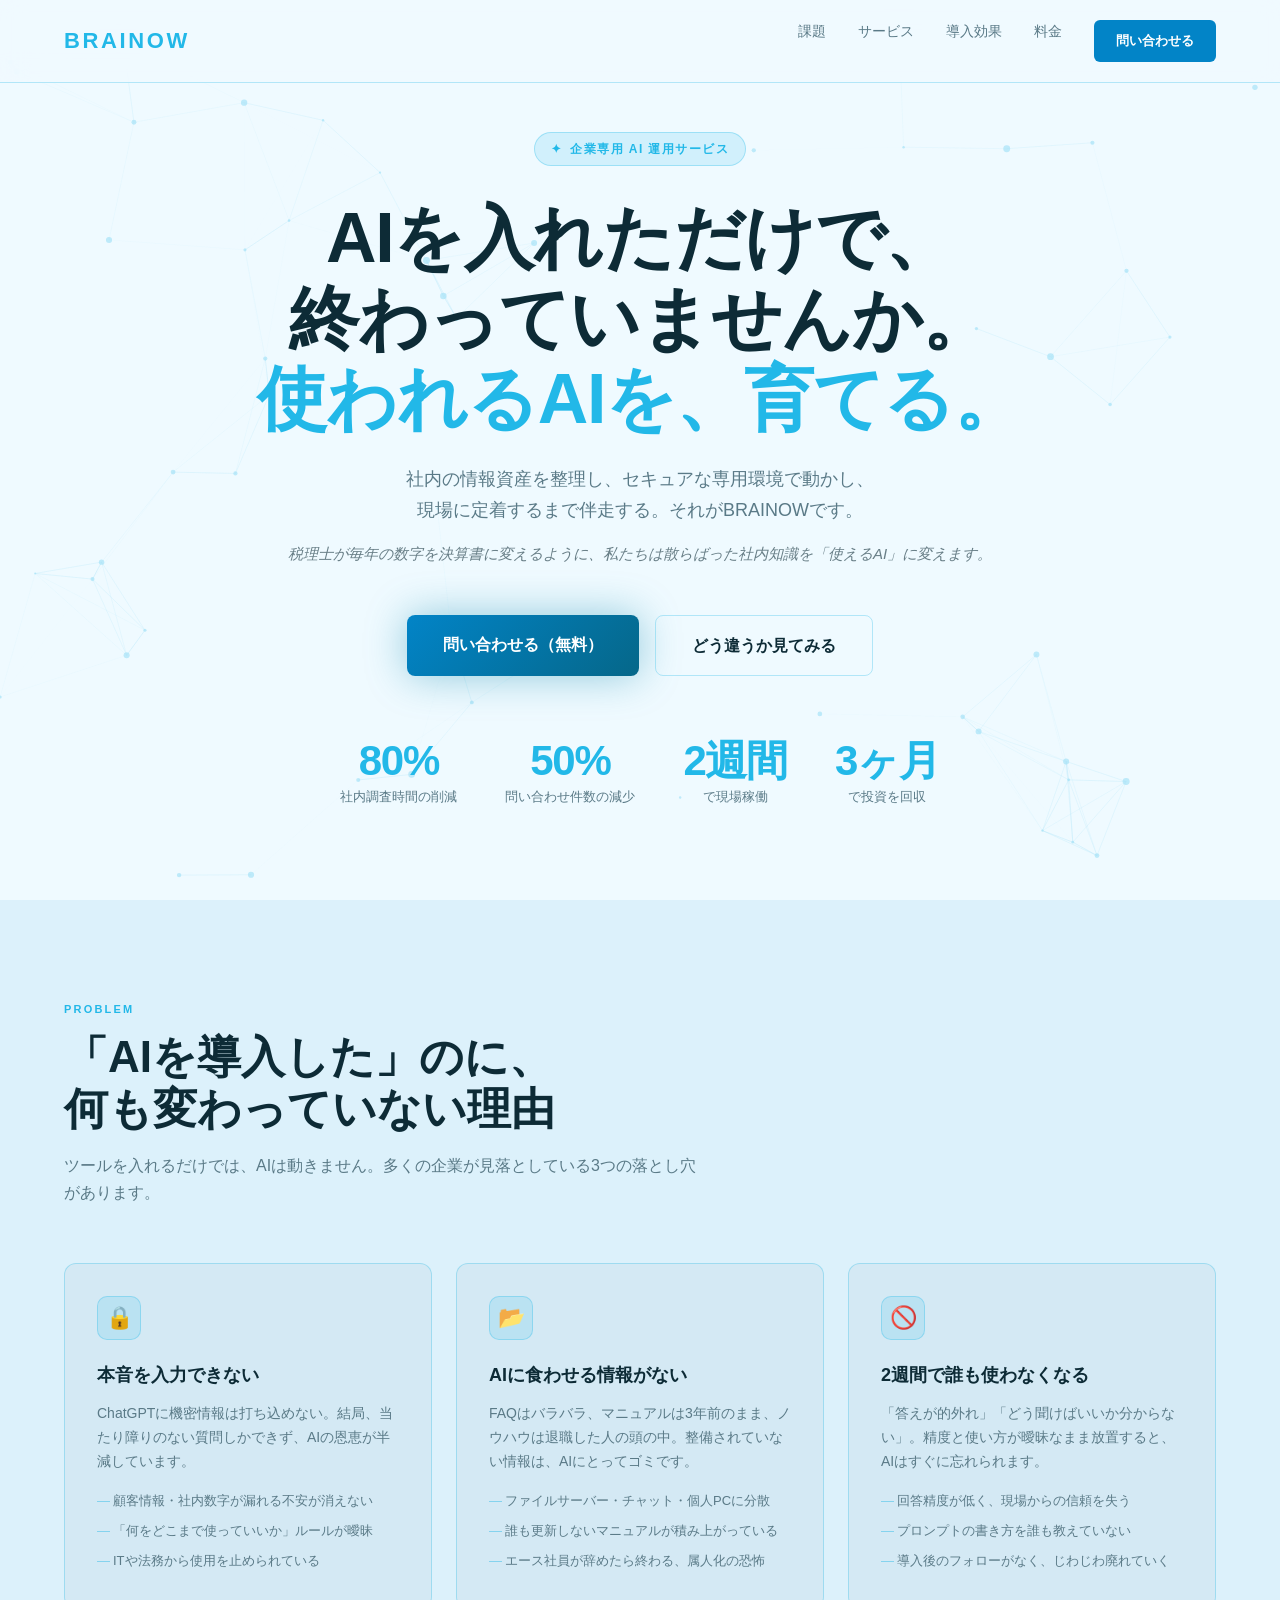
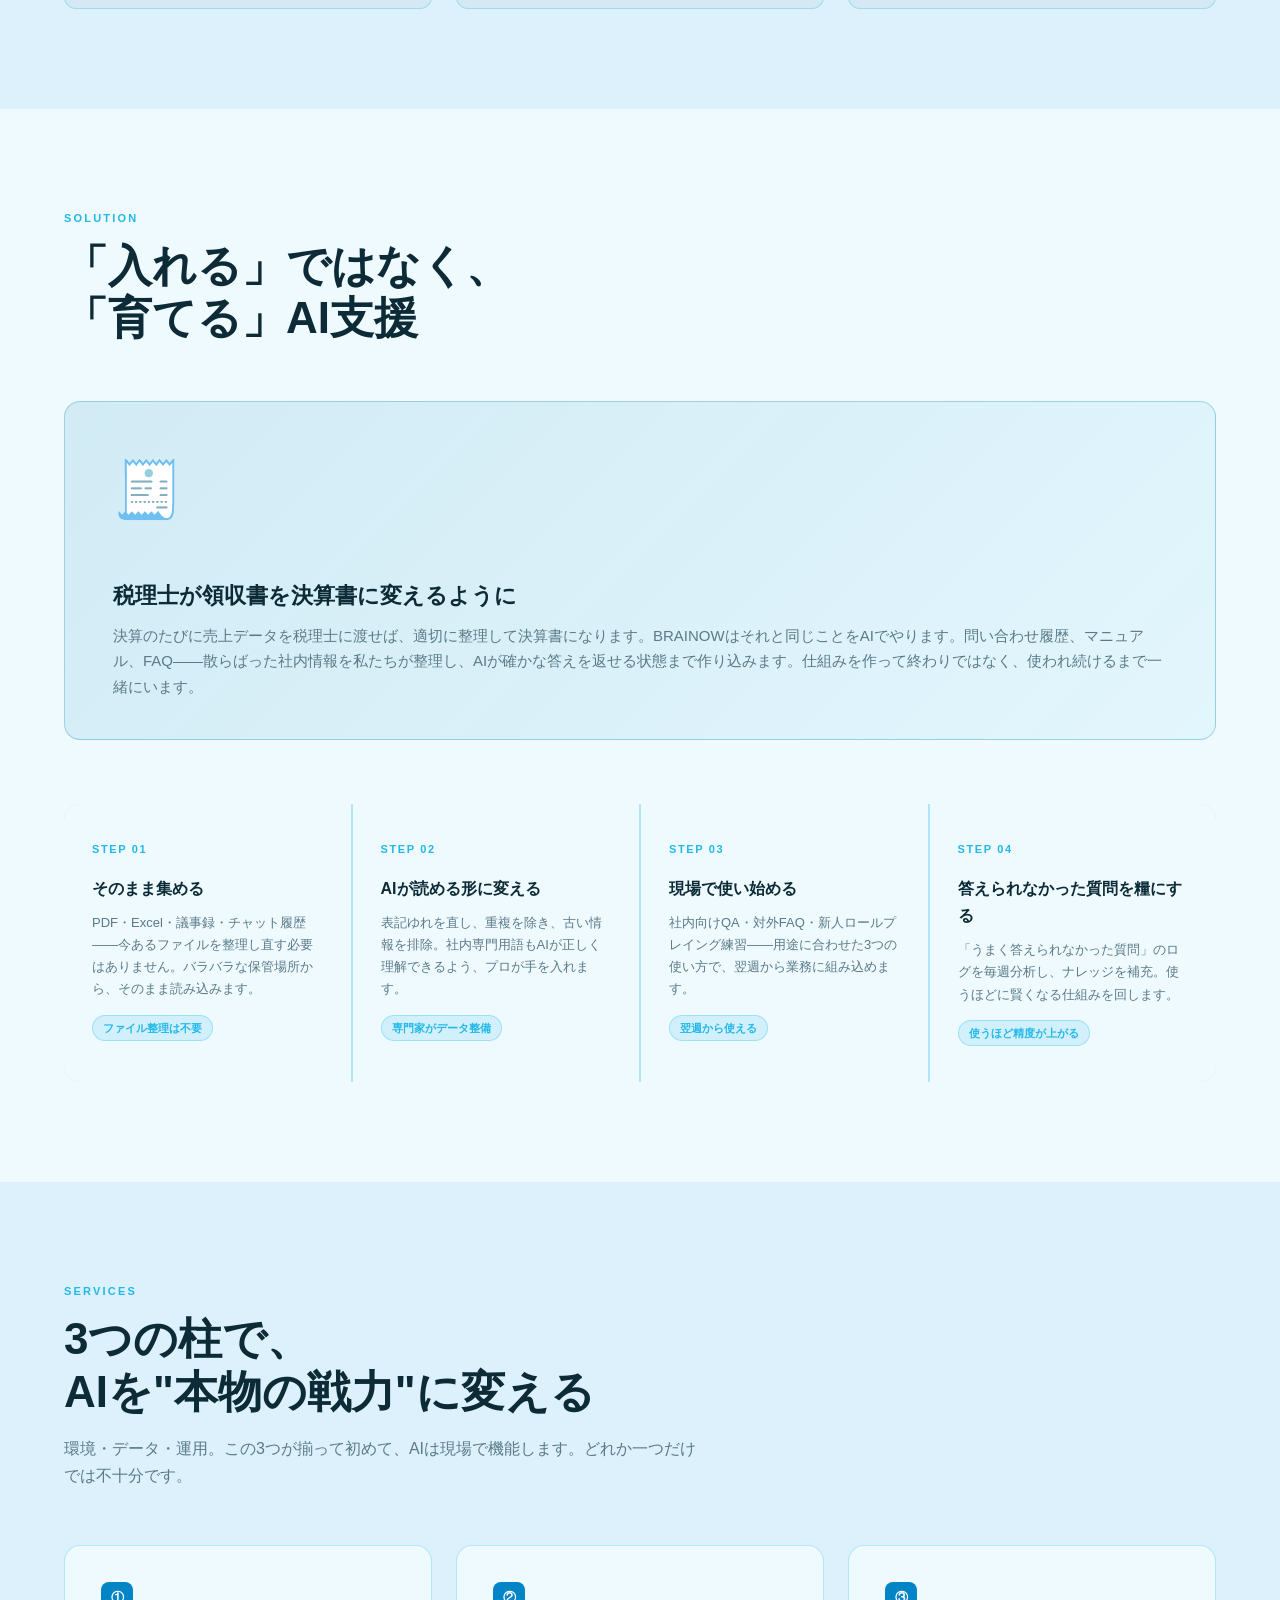
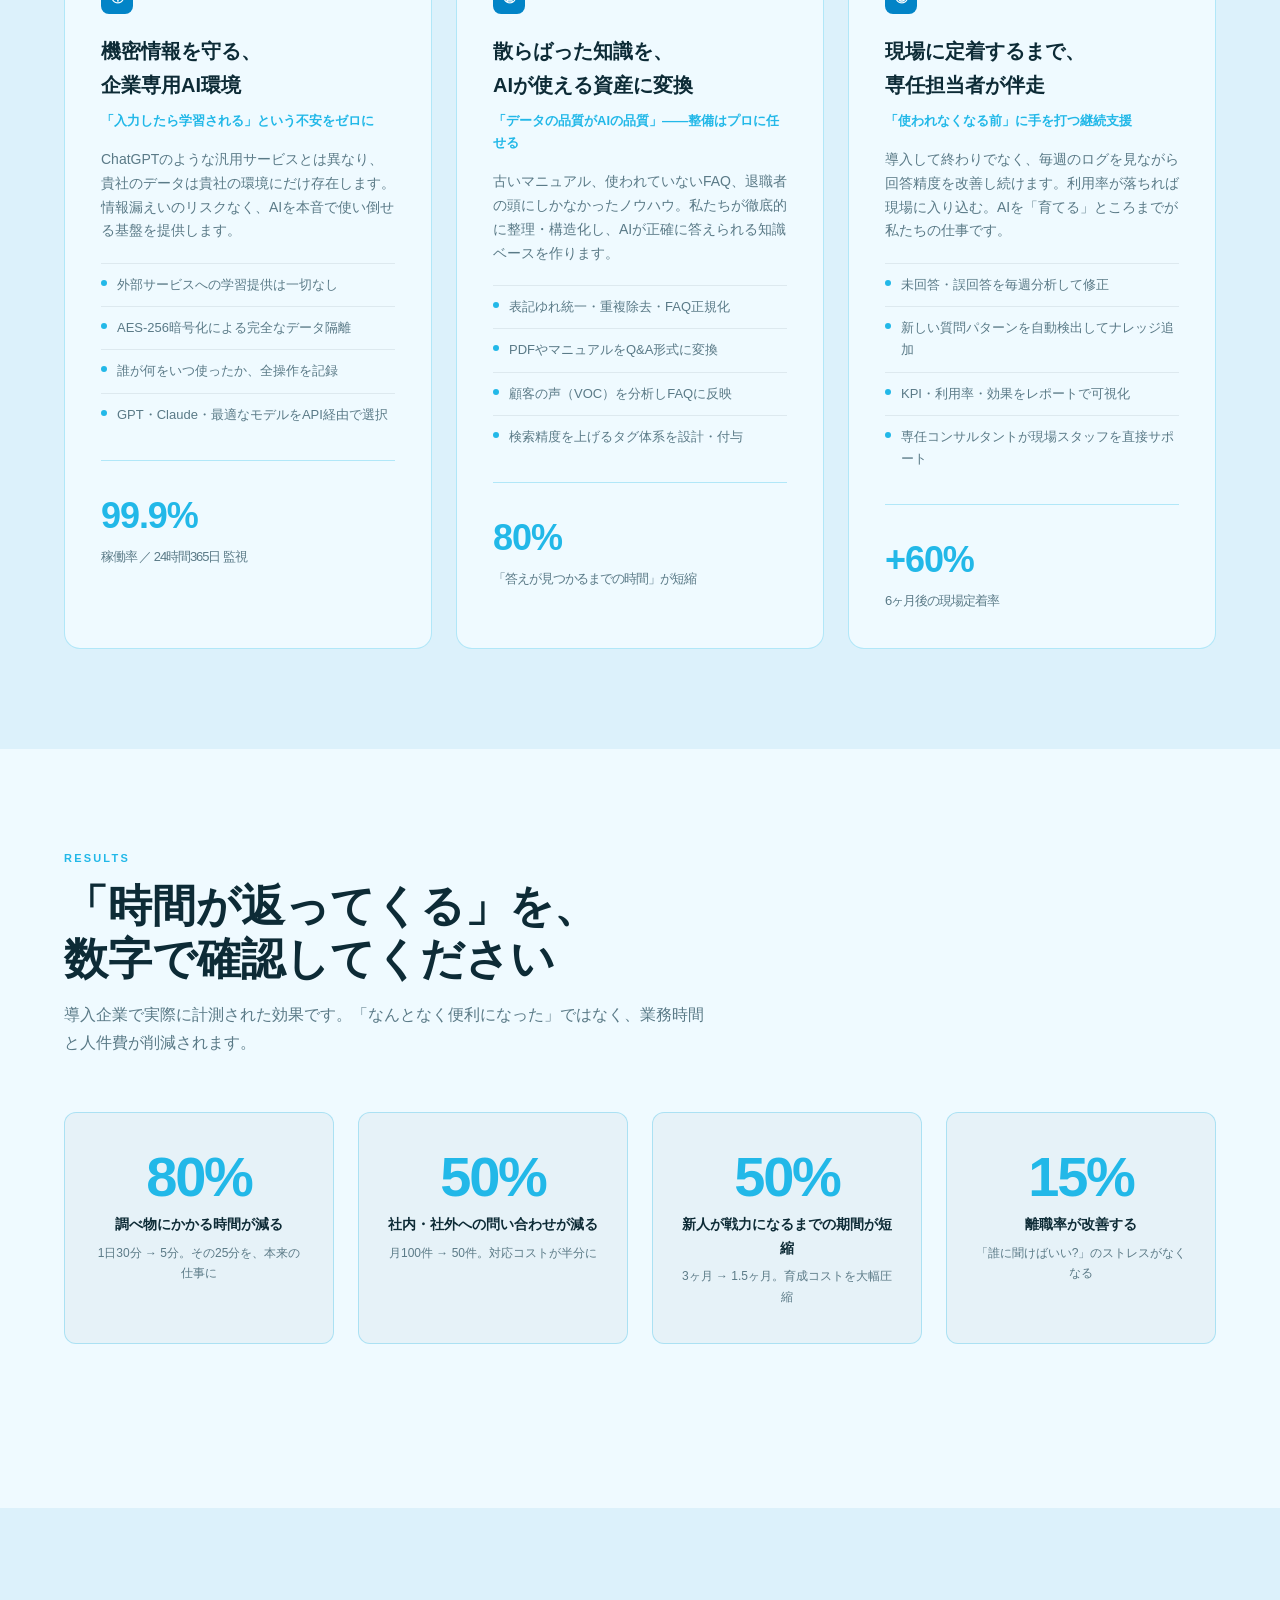
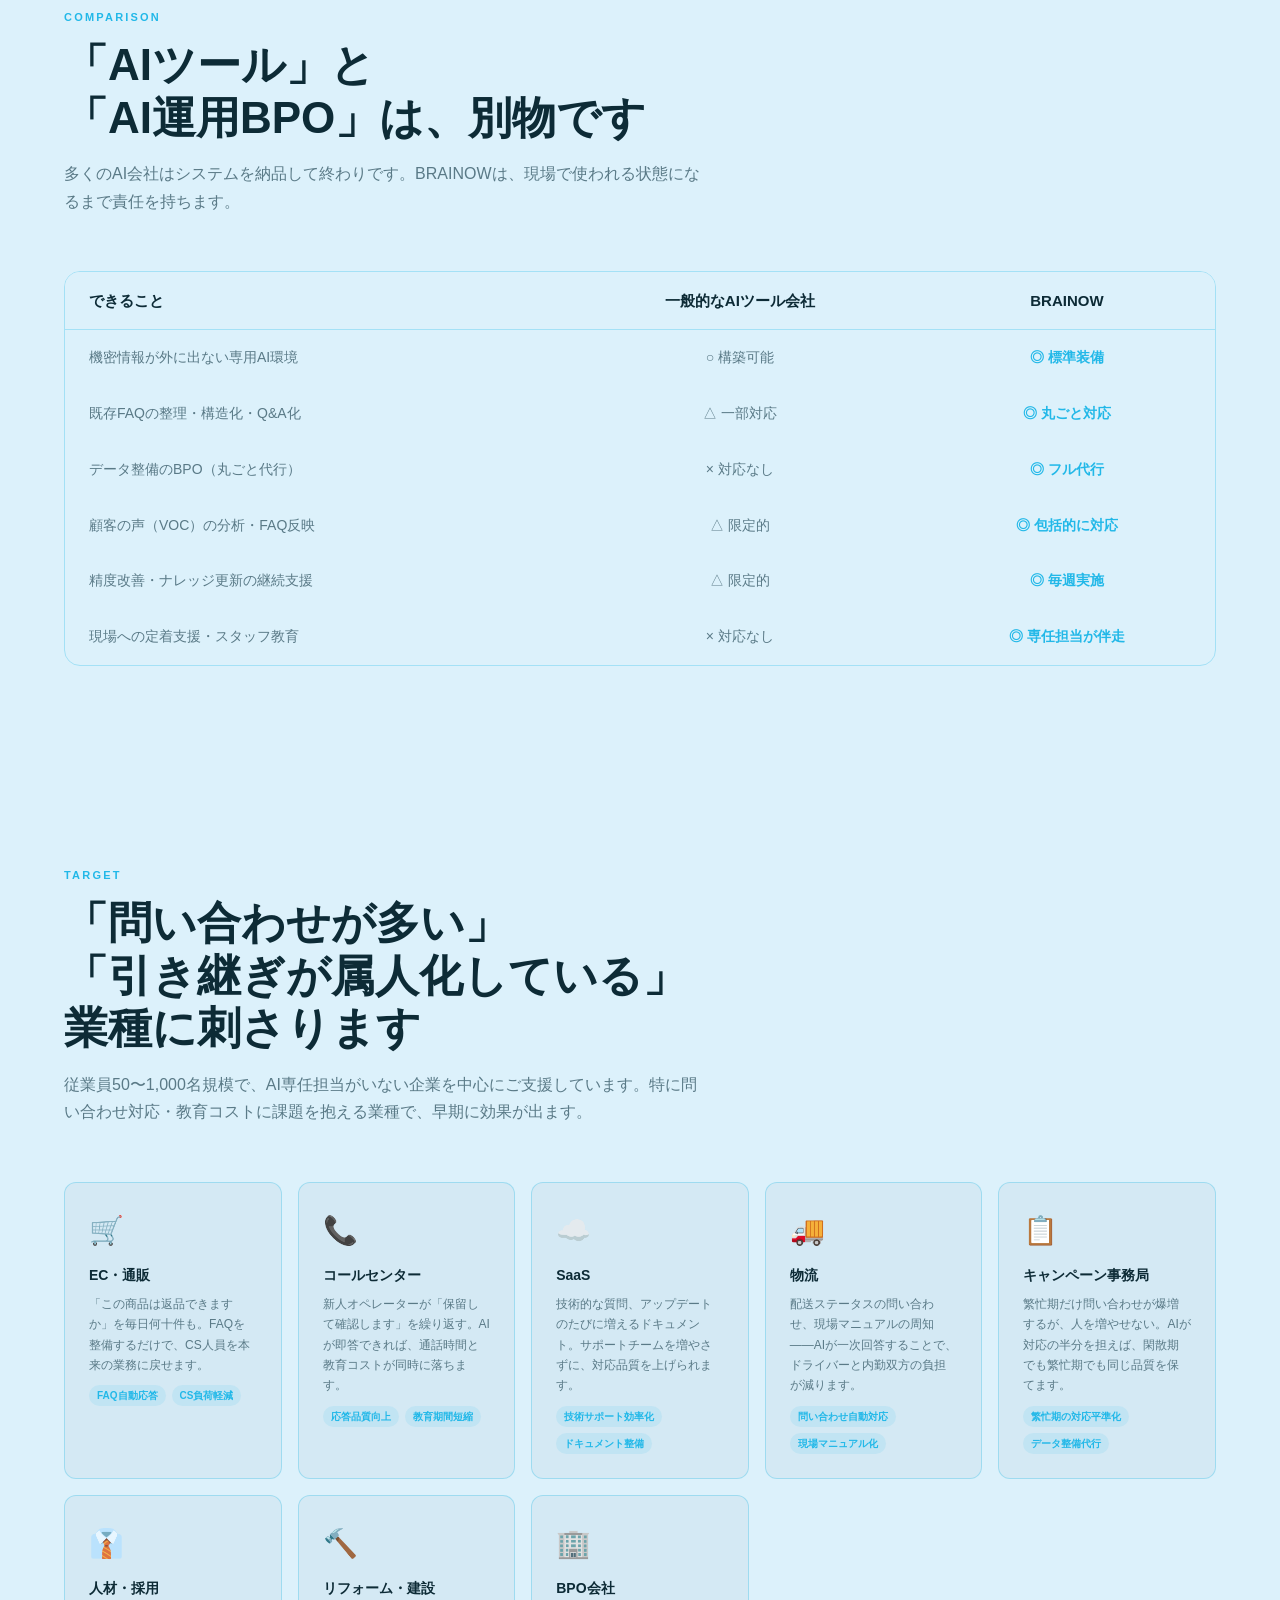
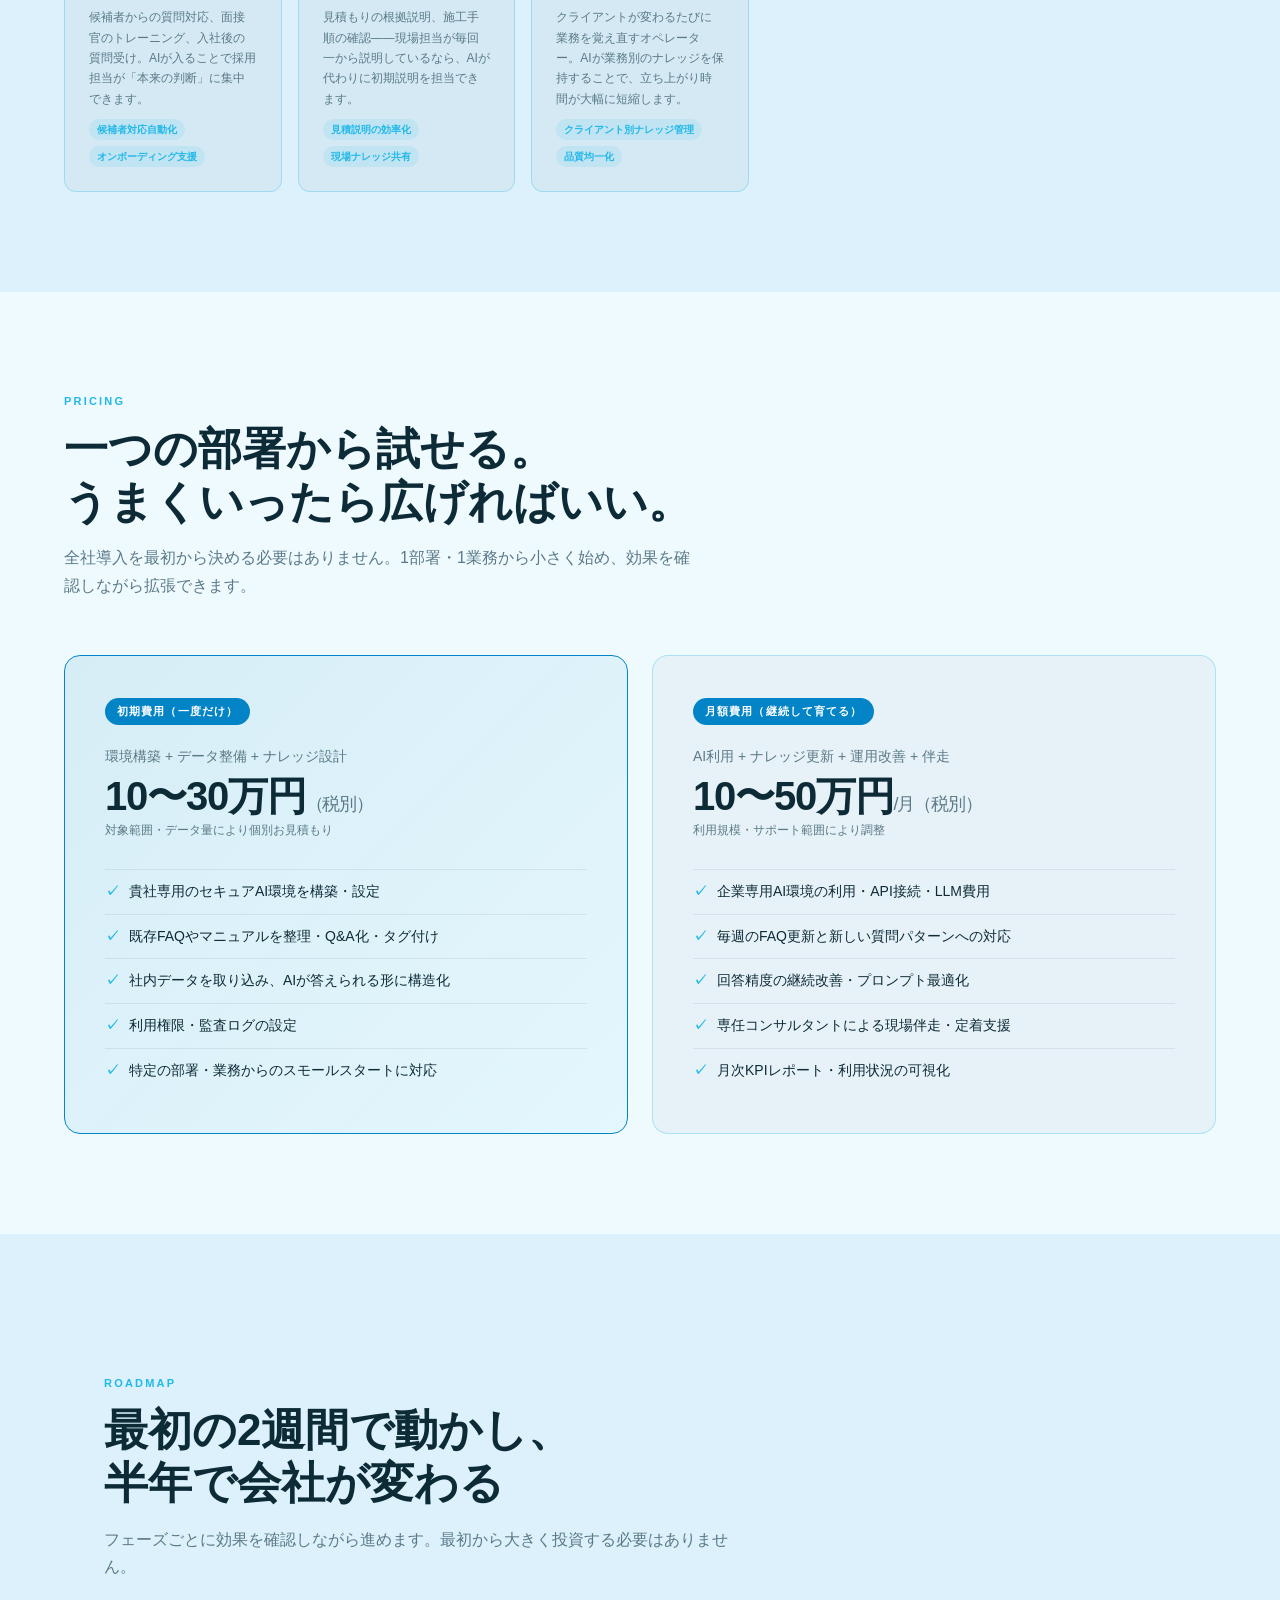
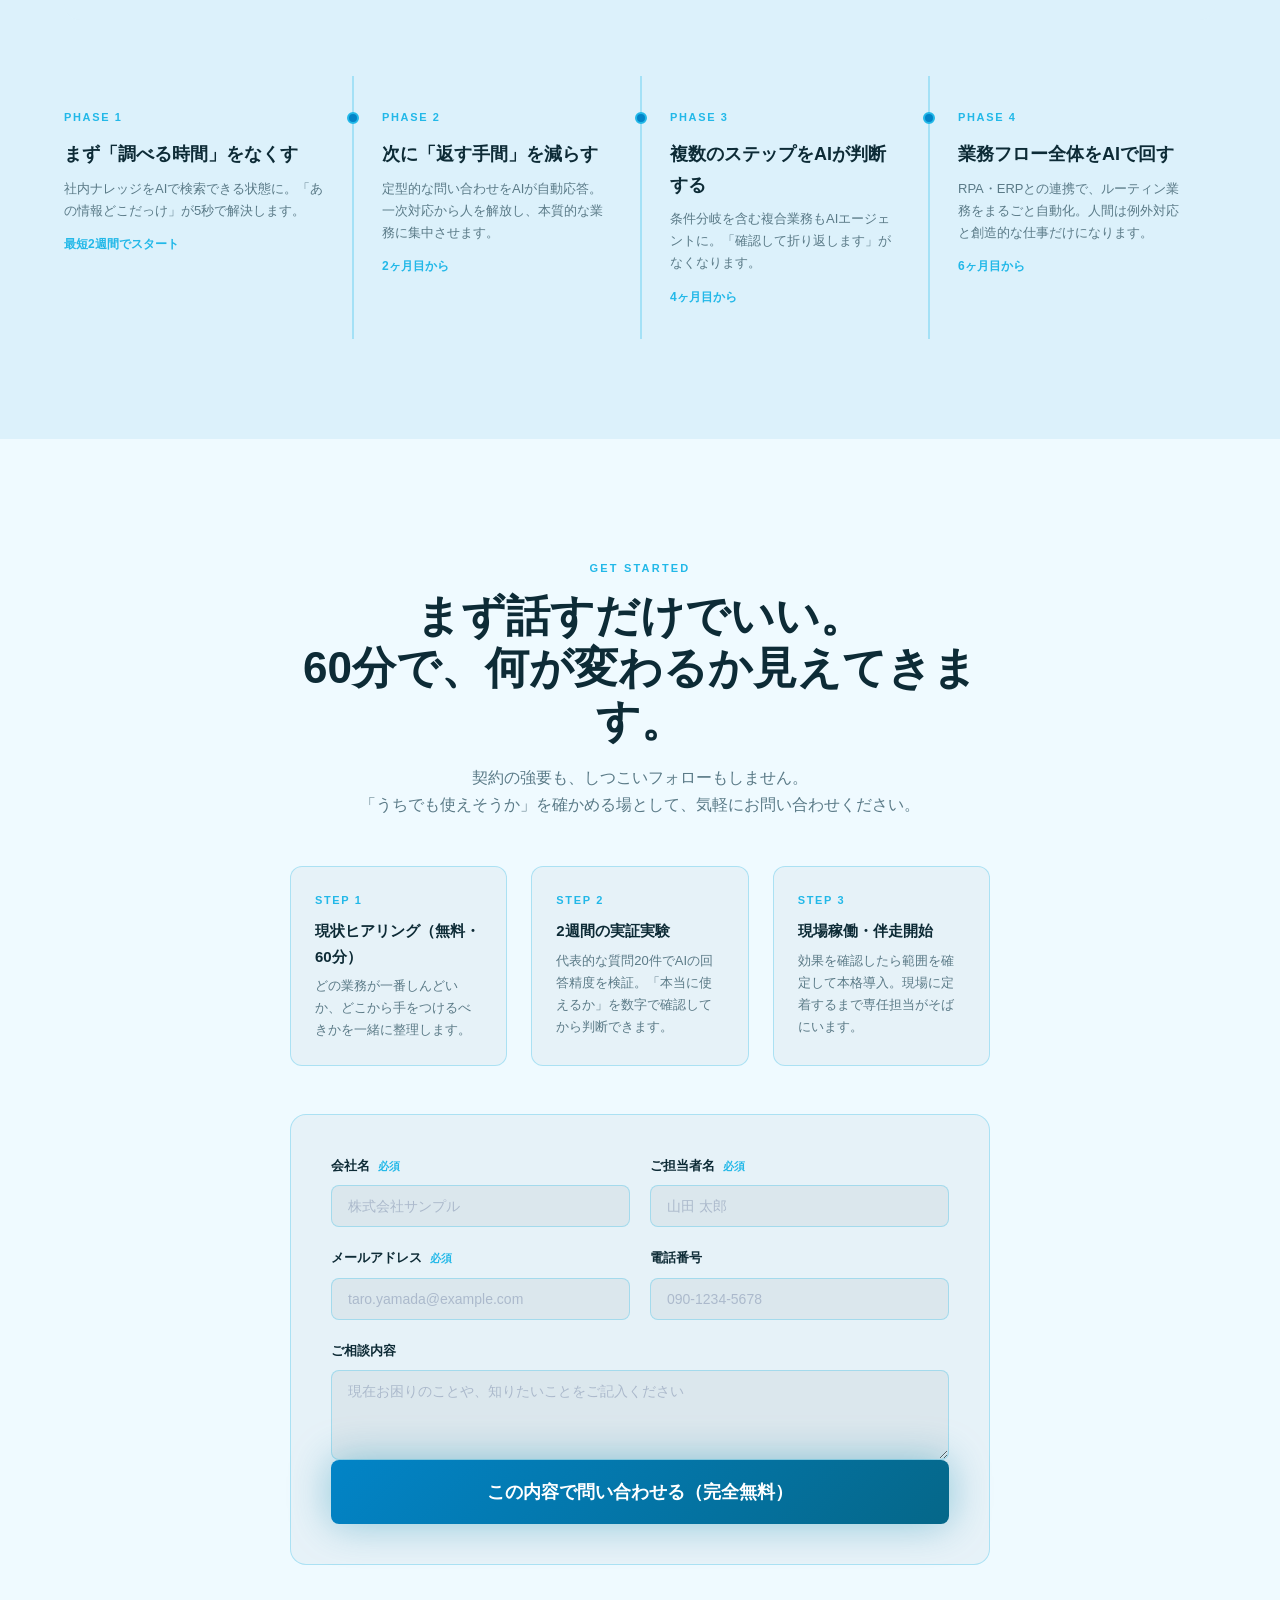
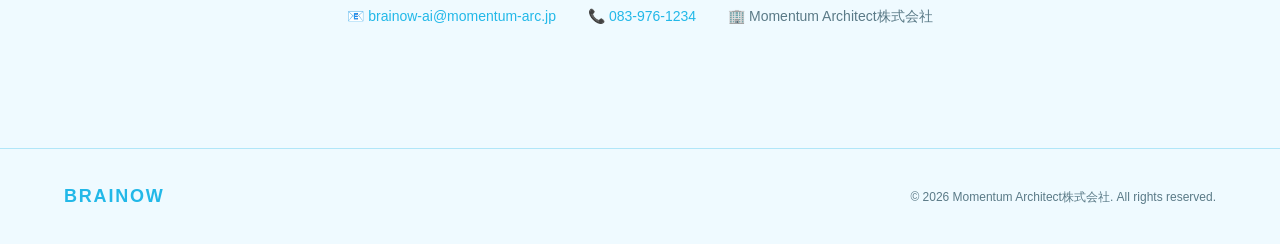
==== index.html @ e606d9d7 "Integrate Formspree for contact form submission" ====
<!DOCTYPE html>
<html lang="ja">
<head>
<meta charset="UTF-8">
<meta name="viewport" content="width=device-width, initial-scale=1.0">
<title>BRAINOW｜企業専用AI運用サービス</title>
<style>
  *, *::before, *::after { box-sizing: border-box; margin: 0; padding: 0; }

  :root {
    --navy: #EFFAFF;
    --navy-mid: #DCF1FB;
    --blue: #0284C7;
    --cyan: #22B8E8;
    --cyan-dim: rgba(34,184,232,0.14);
    --white: #0D2B36;
    --gray: #5A7A87;
    --card-bg: rgba(13,43,54,0.035);
    --card-border: rgba(34,184,232,0.3);
  }

  html { scroll-behavior: smooth; }

  body {
    font-family: 'Helvetica Neue', Arial, 'Hiragino Kaku Gothic ProN', 'Meiryo', sans-serif;
    background: var(--navy);
    color: var(--white);
    line-height: 1.7;
    overflow-x: hidden;
  }

  /* ── Canvas background ── */
  #synapse-canvas {
    position: fixed;
    top: 0; left: 0;
    width: 100%; height: 100%;
    pointer-events: none;
    z-index: 0;
    opacity: 0.35;
  }

  section, nav, footer { position: relative; z-index: 1; }

  /* ── Nav ── */
  nav {
    display: flex;
    justify-content: space-between;
    align-items: center;
    padding: 20px 5%;
    position: fixed;
    top: 0; left: 0; right: 0;
    background: rgba(240,250,255,0.85);
    backdrop-filter: blur(12px);
    border-bottom: 1px solid var(--card-border);
    z-index: 100;
  }

  .nav-logo {
    font-size: 22px;
    font-weight: 800;
    letter-spacing: 0.12em;
    color: var(--cyan);
  }

  .nav-links { display: flex; gap: 32px; }
  .nav-links a {
    color: var(--gray);
    text-decoration: none;
    font-size: 14px;
    transition: color 0.2s;
  }
  .nav-links a:hover { color: var(--white); }

  .nav-cta {
    background: var(--blue);
    color: #fff !important;
    padding: 10px 22px;
    border-radius: 6px;
    font-weight: 700;
    font-size: 13px !important;
    transition: background 0.2s !important;
  }
  .nav-cta:hover { background: #0EA5C7 !important; color: #fff !important; }

  /* ── Hero ── */
  #hero {
    min-height: 100vh;
    display: flex;
    align-items: center;
    justify-content: center;
    text-align: center;
    padding: 120px 5% 80px;
  }

  .hero-inner { max-width: 820px; }

  .hero-eyebrow {
    display: inline-flex;
    align-items: center;
    gap: 8px;
    background: var(--cyan-dim);
    border: 1px solid var(--card-border);
    padding: 6px 16px;
    border-radius: 100px;
    font-size: 12px;
    letter-spacing: 0.12em;
    color: var(--cyan);
    font-weight: 600;
    margin-bottom: 32px;
    text-transform: uppercase;
  }

  .hero-title {
    font-size: clamp(36px, 6vw, 70px);
    font-weight: 900;
    line-height: 1.15;
    letter-spacing: -0.02em;
    margin-bottom: 24px;
  }

  .hero-title .accent { color: var(--cyan); }

  .hero-subtitle {
    font-size: 18px;
    color: var(--gray);
    max-width: 600px;
    margin: 0 auto 16px;
  }

  .hero-metaphor {
    font-size: 15px;
    color: rgba(13,43,54,0.6);
    margin-bottom: 48px;
    font-style: italic;
  }

  .hero-ctas {
    display: flex;
    gap: 16px;
    justify-content: center;
    flex-wrap: wrap;
    margin-bottom: 64px;
  }

  .btn-primary {
    background: linear-gradient(135deg, var(--blue), #056789);
    color: #fff;
    padding: 16px 36px;
    border-radius: 8px;
    text-decoration: none;
    font-weight: 700;
    font-size: 16px;
    transition: transform 0.2s, box-shadow 0.2s;
    box-shadow: 0 0 40px rgba(2,132,167,0.4);
  }
  .btn-primary:hover { transform: translateY(-2px); box-shadow: 0 8px 50px rgba(2,132,167,0.5); }

  .btn-secondary {
    background: transparent;
    color: var(--white);
    padding: 16px 36px;
    border: 1px solid var(--card-border);
    border-radius: 8px;
    text-decoration: none;
    font-weight: 600;
    font-size: 16px;
    transition: border-color 0.2s, background 0.2s;
  }
  .btn-secondary:hover { border-color: var(--cyan); background: var(--cyan-dim); }

  .hero-stats {
    display: flex;
    justify-content: center;
    gap: 48px;
    flex-wrap: wrap;
  }

  .stat-item { text-align: center; }
  .stat-num {
    font-size: 42px;
    font-weight: 900;
    color: var(--cyan);
    letter-spacing: -0.03em;
    line-height: 1;
  }
  .stat-label { font-size: 13px; color: var(--gray); margin-top: 4px; }

  /* ── Section base ── */
  .section-pad { padding: 100px 5%; }

  .section-label {
    font-size: 11px;
    font-weight: 700;
    letter-spacing: 0.2em;
    color: var(--cyan);
    text-transform: uppercase;
    margin-bottom: 12px;
  }

  .section-title {
    font-size: clamp(26px, 4vw, 44px);
    font-weight: 900;
    line-height: 1.2;
    margin-bottom: 16px;
  }

  .section-body {
    font-size: 16px;
    color: var(--gray);
    max-width: 640px;
  }

  .section-head { margin-bottom: 56px; }

  /* ── Pain points ── */
  #pain { background: var(--navy-mid); }

  .pain-grid {
    display: grid;
    grid-template-columns: repeat(auto-fit, minmax(280px, 1fr));
    gap: 24px;
  }

  .pain-card {
    background: var(--card-bg);
    border: 1px solid var(--card-border);
    border-radius: 12px;
    padding: 32px;
    transition: border-color 0.3s, transform 0.3s;
  }
  .pain-card:hover { border-color: rgba(34,184,232,0.4); transform: translateY(-4px); }

  .pain-icon {
    width: 44px; height: 44px;
    background: var(--cyan-dim);
    border: 1px solid var(--card-border);
    border-radius: 10px;
    display: flex; align-items: center; justify-content: center;
    margin-bottom: 20px;
    font-size: 22px;
  }

  .pain-card h3 { font-size: 18px; font-weight: 800; margin-bottom: 12px; }
  .pain-card p { font-size: 14px; color: var(--gray); }

  .pain-list { margin-top: 12px; padding: 0; list-style: none; }
  .pain-list li {
    font-size: 13px;
    color: var(--gray);
    padding: 4px 0;
    padding-left: 16px;
    position: relative;
  }
  .pain-list li::before {
    content: '—';
    position: absolute;
    left: 0;
    color: rgba(34,184,232,0.5);
  }

  /* ── Solution / Steps ── */
  #solution { }

  .solution-metaphor {
    background: linear-gradient(135deg, rgba(2,132,167,0.12), rgba(34,184,232,0.06));
    border: 1px solid rgba(2,132,167,0.3);
    border-radius: 16px;
    padding: 40px 48px;
    margin-bottom: 64px;
    display: flex;
    align-items: center;
    gap: 40px;
    flex-wrap: wrap;
  }

  .metaphor-icon { font-size: 56px; flex-shrink: 0; }
  .metaphor-text h3 { font-size: 22px; font-weight: 800; margin-bottom: 8px; }
  .metaphor-text p { font-size: 15px; color: var(--gray); }

  .steps-grid {
    display: grid;
    grid-template-columns: repeat(auto-fit, minmax(220px, 1fr));
    gap: 2px;
    background: var(--card-border);
    border-radius: 16px;
    overflow: hidden;
  }

  .step-card {
    background: var(--navy);
    padding: 36px 28px;
    transition: background 0.3s;
  }
  .step-card:hover { background: var(--navy-mid); }

  .step-num {
    font-size: 11px;
    font-weight: 700;
    letter-spacing: 0.15em;
    color: var(--cyan);
    margin-bottom: 16px;
  }

  .step-card h3 { font-size: 16px; font-weight: 800; margin-bottom: 10px; }
  .step-card p { font-size: 13px; color: var(--gray); }

  .step-tag {
    display: inline-block;
    background: var(--cyan-dim);
    border: 1px solid var(--card-border);
    color: var(--cyan);
    font-size: 11px;
    font-weight: 600;
    padding: 3px 10px;
    border-radius: 100px;
    margin-top: 14px;
  }

  /* ── Services ── */
  #services { background: var(--navy-mid); }

  .services-grid {
    display: grid;
    grid-template-columns: repeat(auto-fit, minmax(300px, 1fr));
    gap: 24px;
  }

  .service-card {
    background: var(--navy);
    border: 1px solid var(--card-border);
    border-radius: 16px;
    padding: 36px;
    transition: border-color 0.3s, transform 0.3s;
  }
  .service-card:hover { border-color: var(--cyan); transform: translateY(-4px); }

  .service-num {
    width: 32px; height: 32px;
    background: var(--blue);
    border-radius: 8px;
    display: flex; align-items: center; justify-content: center;
    font-size: 13px; font-weight: 800;
    margin-bottom: 20px;
    color: #fff;
  }

  .service-card h3 { font-size: 20px; font-weight: 800; margin-bottom: 8px; }
  .service-card .service-sub { font-size: 13px; color: var(--cyan); margin-bottom: 16px; font-weight: 600; }
  .service-card p { font-size: 14px; color: var(--gray); }

  .service-features { margin-top: 20px; }
  .service-feature {
    display: flex;
    align-items: flex-start;
    gap: 10px;
    padding: 10px 0;
    border-top: 1px solid rgba(13,43,54,0.08);
    font-size: 13px;
  }
  .service-feature .dot {
    width: 6px; height: 6px;
    background: var(--cyan);
    border-radius: 50%;
    margin-top: 6px;
    flex-shrink: 0;
  }
  .service-feature span { color: var(--gray); }

  .service-stat {
    margin-top: 24px;
    padding-top: 24px;
    border-top: 1px solid var(--card-border);
    font-size: 36px;
    font-weight: 900;
    color: var(--cyan);
    letter-spacing: -0.03em;
  }
  .service-stat small { font-size: 13px; color: var(--gray); display: block; font-weight: 400; }

  /* ── KPI ── */
  #kpi { }

  .kpi-grid {
    display: grid;
    grid-template-columns: repeat(auto-fit, minmax(200px, 1fr));
    gap: 24px;
    margin-bottom: 64px;
  }

  .kpi-card {
    background: var(--card-bg);
    border: 1px solid var(--card-border);
    border-radius: 12px;
    padding: 36px 28px;
    text-align: center;
  }

  .kpi-num {
    font-size: 56px;
    font-weight: 900;
    color: var(--cyan);
    letter-spacing: -0.04em;
    line-height: 1;
  }

  .kpi-label { font-size: 14px; font-weight: 700; margin: 8px 0 6px; }
  .kpi-detail { font-size: 12px; color: var(--gray); }

  /* ── Comparison ── */
  #comparison { background: var(--navy-mid); }

  .compare-table {
    width: 100%;
    border-collapse: separate;
    border-spacing: 0;
    border: 1px solid var(--card-border);
    border-radius: 16px;
    overflow: hidden;
  }

  .compare-table th, .compare-table td {
    padding: 16px 24px;
    text-align: center;
    font-size: 14px;
  }

  .compare-table thead th {
    background: var(--navy-mid);
    font-weight: 800;
    font-size: 15px;
    border-bottom: 1px solid var(--card-border);
  }

  .compare-table thead th:first-child { text-align: left; }
  .compare-table td:first-child { text-align: left; color: var(--gray); }

  .compare-table tbody tr { border-bottom: 1px solid rgba(13,43,54,0.05); }
  .compare-table tbody tr:last-child td { border-bottom: none; }

  .compare-table tbody tr:hover td { background: rgba(34,184,232,0.03); }

  .col-brainow { color: var(--cyan); font-weight: 800; font-size: 15px; }
  .col-other { color: var(--gray); }

  /* ── Pricing ── */
  #pricing { }

  .pricing-grid {
    display: grid;
    grid-template-columns: repeat(auto-fit, minmax(300px, 1fr));
    gap: 24px;
  }

  .pricing-card {
    background: var(--card-bg);
    border: 1px solid var(--card-border);
    border-radius: 16px;
    padding: 40px;
    transition: border-color 0.3s;
  }
  .pricing-card.featured {
    border-color: var(--blue);
    background: linear-gradient(135deg, rgba(2,132,167,0.1), rgba(34,184,232,0.05));
  }
  .pricing-card:hover { border-color: var(--cyan); }

  .pricing-badge {
    display: inline-block;
    background: var(--blue);
    color: #fff;
    font-size: 11px;
    font-weight: 700;
    letter-spacing: 0.1em;
    padding: 4px 12px;
    border-radius: 100px;
    margin-bottom: 20px;
    text-transform: uppercase;
  }

  .pricing-type { font-size: 14px; color: var(--gray); margin-bottom: 8px; }
  .pricing-amount {
    font-size: 40px;
    font-weight: 900;
    color: var(--white);
    letter-spacing: -0.03em;
    line-height: 1;
    margin-bottom: 4px;
  }
  .pricing-amount span { font-size: 18px; font-weight: 400; color: var(--gray); }

  .pricing-note { font-size: 12px; color: var(--gray); margin-bottom: 28px; }

  .pricing-items { list-style: none; }
  .pricing-items li {
    padding: 10px 0;
    border-top: 1px solid rgba(13,43,54,0.08);
    font-size: 14px;
    display: flex;
    align-items: center;
    gap: 10px;
  }
  .pricing-items li::before { content: '✓'; color: var(--cyan); font-weight: 700; flex-shrink: 0; }

  /* ── Roadmap ── */
  #roadmap { background: var(--navy-mid); }

  .roadmap-grid {
    display: grid;
    grid-template-columns: repeat(auto-fit, minmax(220px, 1fr));
    gap: 0;
    position: relative;
  }

  .roadmap-card {
    padding: 32px 28px;
    border-left: 2px solid var(--card-border);
    position: relative;
  }
  .roadmap-card:first-child { border-left: none; padding-left: 0; }

  .roadmap-phase {
    font-size: 11px;
    font-weight: 700;
    letter-spacing: 0.15em;
    color: var(--cyan);
    text-transform: uppercase;
    margin-bottom: 12px;
  }

  .roadmap-dot {
    width: 12px; height: 12px;
    background: var(--blue);
    border-radius: 50%;
    border: 2px solid var(--cyan);
    position: absolute;
    left: -7px;
    top: 36px;
  }
  .roadmap-card:first-child .roadmap-dot { left: 0; }

  .roadmap-card h3 { font-size: 18px; font-weight: 800; margin-bottom: 8px; }
  .roadmap-card p { font-size: 13px; color: var(--gray); margin-bottom: 12px; }
  .roadmap-timing { font-size: 12px; color: var(--cyan); font-weight: 600; }

  /* ── CTA ── */
  #cta {
    text-align: center;
    padding: 120px 5%;
  }

  .cta-inner { max-width: 700px; margin: 0 auto; }

  .steps-list {
    display: grid;
    grid-template-columns: repeat(auto-fit, minmax(200px, 1fr));
    gap: 24px;
    margin: 48px 0;
    text-align: left;
  }

  .step-item {
    background: var(--card-bg);
    border: 1px solid var(--card-border);
    border-radius: 12px;
    padding: 24px;
  }

  .step-item .step-n {
    font-size: 11px;
    font-weight: 700;
    letter-spacing: 0.15em;
    color: var(--cyan);
    margin-bottom: 8px;
    text-transform: uppercase;
  }

  .step-item h4 { font-size: 15px; font-weight: 800; margin-bottom: 6px; }
  .step-item p { font-size: 13px; color: var(--gray); }

  .contact-info {
    margin-top: 40px;
    display: flex;
    gap: 32px;
    justify-content: center;
    flex-wrap: wrap;
    font-size: 14px;
    color: var(--gray);
  }
  .contact-info a { color: var(--cyan); text-decoration: none; }

  /* ── Inquiry Form ── */
  .inquiry-form {
    background: var(--card-bg);
    border: 1px solid var(--card-border);
    border-radius: 16px;
    padding: 40px;
    text-align: left;
    margin-bottom: 32px;
  }

  .form-row {
    display: grid;
    grid-template-columns: 1fr 1fr;
    gap: 20px;
    margin-bottom: 20px;
  }

  .form-field { display: flex; flex-direction: column; }
  .form-field-full { margin-bottom: 0; }

  .form-field label {
    font-size: 13px;
    font-weight: 700;
    color: var(--white);
    margin-bottom: 8px;
  }

  .form-field .req {
    color: var(--cyan);
    font-size: 11px;
    font-weight: 600;
    margin-left: 4px;
  }

  .form-field input,
  .form-field textarea {
    background: rgba(13,43,54,0.05);
    border: 1px solid var(--card-border);
    border-radius: 8px;
    padding: 12px 16px;
    font-size: 14px;
    color: var(--white);
    font-family: inherit;
    transition: border-color 0.2s;
  }

  .form-field input::placeholder,
  .form-field textarea::placeholder {
    color: rgba(138,155,181,0.6);
  }

  .form-field input:focus,
  .form-field textarea:focus {
    outline: none;
    border-color: var(--cyan);
  }

  .form-field textarea { resize: vertical; }

  /* ── Footer ── */
  footer {
    border-top: 1px solid var(--card-border);
    padding: 32px 5%;
    display: flex;
    justify-content: space-between;
    align-items: center;
    flex-wrap: wrap;
    gap: 16px;
  }

  .footer-logo { font-size: 18px; font-weight: 800; letter-spacing: 0.1em; color: var(--cyan); }
  footer p { font-size: 12px; color: var(--gray); }

  /* ── Targets ── */
  #targets { }
  .targets-grid {
    display: grid;
    grid-template-columns: repeat(auto-fill, minmax(200px, 1fr));
    gap: 16px;
  }
  .target-card {
    background: var(--card-bg);
    border: 1px solid var(--card-border);
    border-radius: 12px;
    padding: 24px;
    transition: border-color 0.3s, transform 0.3s;
  }
  .target-card:hover { border-color: rgba(34,184,232,0.4); transform: translateY(-3px); }
  .target-icon { font-size: 28px; margin-bottom: 10px; }
  .target-card h4 { font-size: 14px; font-weight: 800; margin-bottom: 6px; }
  .target-card p { font-size: 12px; color: var(--gray); }
  .target-tags { display: flex; gap: 6px; flex-wrap: wrap; margin-top: 10px; }
  .target-tag {
    background: rgba(34,184,232,0.1);
    color: var(--cyan);
    font-size: 10px;
    font-weight: 600;
    padding: 2px 8px;
    border-radius: 100px;
  }

  @media (max-width: 640px) {
    .nav-links { display: none; }
    .hero-stats { gap: 24px; }
    .solution-metaphor { padding: 28px; }
    .compare-table th, .compare-table td { padding: 12px 14px; font-size: 12px; }
    .form-row { grid-template-columns: 1fr; gap: 16px; }
    .inquiry-form { padding: 28px 20px; }
  }
</style>
</head>
<body>

<canvas id="synapse-canvas"></canvas>

<!-- Nav -->
<nav>
  <div class="nav-logo">BRAINOW</div>
  <div class="nav-links">
    <a href="#pain">課題</a>
    <a href="#services">サービス</a>
    <a href="#kpi">導入効果</a>
    <a href="#pricing">料金</a>
    <a href="#cta" class="nav-cta">問い合わせる</a>
  </div>
</nav>

<!-- Hero -->
<section id="hero">
  <div class="hero-inner">
    <div class="hero-eyebrow">
      <span>✦</span> 企業専用 AI 運用サービス
    </div>
    <h1 class="hero-title">
      AIを入れただけで、<br>
      終わっていませんか。<br>
      <span class="accent">使われるAIを、育てる。</span>
    </h1>
    <p class="hero-subtitle">
      社内の情報資産を整理し、セキュアな専用環境で動かし、<br>現場に定着するまで伴走する。それがBRAINOWです。
    </p>
    <p class="hero-metaphor">
      税理士が毎年の数字を決算書に変えるように、私たちは散らばった社内知識を「使えるAI」に変えます。
    </p>
    <div class="hero-ctas">
      <a href="#cta" class="btn-primary">問い合わせる（無料）</a>
      <a href="#services" class="btn-secondary">どう違うか見てみる</a>
    </div>
    <div class="hero-stats">
      <div class="stat-item">
        <div class="stat-num">80%</div>
        <div class="stat-label">社内調査時間の削減</div>
      </div>
      <div class="stat-item">
        <div class="stat-num">50%</div>
        <div class="stat-label">問い合わせ件数の減少</div>
      </div>
      <div class="stat-item">
        <div class="stat-num">2週間</div>
        <div class="stat-label">で現場稼働</div>
      </div>
      <div class="stat-item">
        <div class="stat-num">3ヶ月</div>
        <div class="stat-label">で投資を回収</div>
      </div>
    </div>
  </div>
</section>

<!-- Pain Points -->
<section id="pain" class="section-pad">
  <div class="section-head">
    <div class="section-label">PROBLEM</div>
    <h2 class="section-title">「AIを導入した」のに、<br>何も変わっていない理由</h2>
    <p class="section-body">ツールを入れるだけでは、AIは動きません。多くの企業が見落としている3つの落とし穴があります。</p>
  </div>
  <div class="pain-grid">
    <div class="pain-card">
      <div class="pain-icon">🔒</div>
      <h3>本音を入力できない</h3>
      <p>ChatGPTに機密情報は打ち込めない。結局、当たり障りのない質問しかできず、AIの恩恵が半減しています。</p>
      <ul class="pain-list">
        <li>顧客情報・社内数字が漏れる不安が消えない</li>
        <li>「何をどこまで使っていいか」ルールが曖昧</li>
        <li>ITや法務から使用を止められている</li>
      </ul>
    </div>
    <div class="pain-card">
      <div class="pain-icon">📂</div>
      <h3>AIに食わせる情報がない</h3>
      <p>FAQはバラバラ、マニュアルは3年前のまま、ノウハウは退職した人の頭の中。整備されていない情報は、AIにとってゴミです。</p>
      <ul class="pain-list">
        <li>ファイルサーバー・チャット・個人PCに分散</li>
        <li>誰も更新しないマニュアルが積み上がっている</li>
        <li>エース社員が辞めたら終わる、属人化の恐怖</li>
      </ul>
    </div>
    <div class="pain-card">
      <div class="pain-icon">🚫</div>
      <h3>2週間で誰も使わなくなる</h3>
      <p>「答えが的外れ」「どう聞けばいいか分からない」。精度と使い方が曖昧なまま放置すると、AIはすぐに忘れられます。</p>
      <ul class="pain-list">
        <li>回答精度が低く、現場からの信頼を失う</li>
        <li>プロンプトの書き方を誰も教えていない</li>
        <li>導入後のフォローがなく、じわじわ廃れていく</li>
      </ul>
    </div>
  </div>
</section>

<!-- Solution -->
<section id="solution" class="section-pad">
  <div class="section-head">
    <div class="section-label">SOLUTION</div>
    <h2 class="section-title">「入れる」ではなく、<br>「育てる」AI支援</h2>
  </div>

  <div class="solution-metaphor">
    <div class="metaphor-icon">🧾</div>
    <div class="metaphor-text">
      <h3>税理士が領収書を決算書に変えるように</h3>
      <p>決算のたびに売上データを税理士に渡せば、適切に整理して決算書になります。BRAINOWはそれと同じことをAIでやります。問い合わせ履歴、マニュアル、FAQ——散らばった社内情報を私たちが整理し、AIが確かな答えを返せる状態まで作り込みます。仕組みを作って終わりではなく、使われ続けるまで一緒にいます。</p>
    </div>
  </div>

  <div class="steps-grid">
    <div class="step-card">
      <div class="step-num">STEP 01</div>
      <h3>そのまま集める</h3>
      <p>PDF・Excel・議事録・チャット履歴——今あるファイルを整理し直す必要はありません。バラバラな保管場所から、そのまま読み込みます。</p>
      <span class="step-tag">ファイル整理は不要</span>
    </div>
    <div class="step-card">
      <div class="step-num">STEP 02</div>
      <h3>AIが読める形に変える</h3>
      <p>表記ゆれを直し、重複を除き、古い情報を排除。社内専門用語もAIが正しく理解できるよう、プロが手を入れます。</p>
      <span class="step-tag">専門家がデータ整備</span>
    </div>
    <div class="step-card">
      <div class="step-num">STEP 03</div>
      <h3>現場で使い始める</h3>
      <p>社内向けQA・対外FAQ・新人ロールプレイング練習——用途に合わせた3つの使い方で、翌週から業務に組み込めます。</p>
      <span class="step-tag">翌週から使える</span>
    </div>
    <div class="step-card">
      <div class="step-num">STEP 04</div>
      <h3>答えられなかった質問を糧にする</h3>
      <p>「うまく答えられなかった質問」のログを毎週分析し、ナレッジを補充。使うほどに賢くなる仕組みを回します。</p>
      <span class="step-tag">使うほど精度が上がる</span>
    </div>
  </div>
</section>

<!-- Services -->
<section id="services" class="section-pad">
  <div class="section-head">
    <div class="section-label">SERVICES</div>
    <h2 class="section-title">3つの柱で、<br>AIを"本物の戦力"に変える</h2>
    <p class="section-body">環境・データ・運用。この3つが揃って初めて、AIは現場で機能します。どれか一つだけでは不十分です。</p>
  </div>
  <div class="services-grid">
    <div class="service-card">
      <div class="service-num">①</div>
      <h3>機密情報を守る、<br>企業専用AI環境</h3>
      <div class="service-sub">「入力したら学習される」という不安をゼロに</div>
      <p>ChatGPTのような汎用サービスとは異なり、貴社のデータは貴社の環境にだけ存在します。情報漏えいのリスクなく、AIを本音で使い倒せる基盤を提供します。</p>
      <div class="service-features">
        <div class="service-feature"><div class="dot"></div><span>外部サービスへの学習提供は一切なし</span></div>
        <div class="service-feature"><div class="dot"></div><span>AES-256暗号化による完全なデータ隔離</span></div>
        <div class="service-feature"><div class="dot"></div><span>誰が何をいつ使ったか、全操作を記録</span></div>
        <div class="service-feature"><div class="dot"></div><span>GPT・Claude・最適なモデルをAPI経由で選択</span></div>
      </div>
      <div class="service-stat">99.9%<small>稼働率 ／ 24時間365日 監視</small></div>
    </div>
    <div class="service-card">
      <div class="service-num">②</div>
      <h3>散らばった知識を、<br>AIが使える資産に変換</h3>
      <div class="service-sub">「データの品質がAIの品質」——整備はプロに任せる</div>
      <p>古いマニュアル、使われていないFAQ、退職者の頭にしかなかったノウハウ。私たちが徹底的に整理・構造化し、AIが正確に答えられる知識ベースを作ります。</p>
      <div class="service-features">
        <div class="service-feature"><div class="dot"></div><span>表記ゆれ統一・重複除去・FAQ正規化</span></div>
        <div class="service-feature"><div class="dot"></div><span>PDFやマニュアルをQ&A形式に変換</span></div>
        <div class="service-feature"><div class="dot"></div><span>顧客の声（VOC）を分析しFAQに反映</span></div>
        <div class="service-feature"><div class="dot"></div><span>検索精度を上げるタグ体系を設計・付与</span></div>
      </div>
      <div class="service-stat">80%<small>「答えが見つかるまでの時間」が短縮</small></div>
    </div>
    <div class="service-card">
      <div class="service-num">③</div>
      <h3>現場に定着するまで、<br>専任担当者が伴走</h3>
      <div class="service-sub">「使われなくなる前」に手を打つ継続支援</div>
      <p>導入して終わりでなく、毎週のログを見ながら回答精度を改善し続けます。利用率が落ちれば現場に入り込む。AIを「育てる」ところまでが私たちの仕事です。</p>
      <div class="service-features">
        <div class="service-feature"><div class="dot"></div><span>未回答・誤回答を毎週分析して修正</span></div>
        <div class="service-feature"><div class="dot"></div><span>新しい質問パターンを自動検出してナレッジ追加</span></div>
        <div class="service-feature"><div class="dot"></div><span>KPI・利用率・効果をレポートで可視化</span></div>
        <div class="service-feature"><div class="dot"></div><span>専任コンサルタントが現場スタッフを直接サポート</span></div>
      </div>
      <div class="service-stat">+60%<small>6ヶ月後の現場定着率</small></div>
    </div>
  </div>
</section>

<!-- KPI -->
<section id="kpi" class="section-pad">
  <div class="section-head">
    <div class="section-label">RESULTS</div>
    <h2 class="section-title">「時間が返ってくる」を、<br>数字で確認してください</h2>
    <p class="section-body">導入企業で実際に計測された効果です。「なんとなく便利になった」ではなく、業務時間と人件費が削減されます。</p>
  </div>
  <div class="kpi-grid">
    <div class="kpi-card">
      <div class="kpi-num">80%</div>
      <div class="kpi-label">調べ物にかかる時間が減る</div>
      <div class="kpi-detail">1日30分 → 5分。その25分を、本来の仕事に</div>
    </div>
    <div class="kpi-card">
      <div class="kpi-num">50%</div>
      <div class="kpi-label">社内・社外への問い合わせが減る</div>
      <div class="kpi-detail">月100件 → 50件。対応コストが半分に</div>
    </div>
    <div class="kpi-card">
      <div class="kpi-num">50%</div>
      <div class="kpi-label">新人が戦力になるまでの期間が短縮</div>
      <div class="kpi-detail">3ヶ月 → 1.5ヶ月。育成コストを大幅圧縮</div>
    </div>
    <div class="kpi-card">
      <div class="kpi-num">15%</div>
      <div class="kpi-label">離職率が改善する</div>
      <div class="kpi-detail">「誰に聞けばいい?」のストレスがなくなる</div>
    </div>
  </div>
</section>

<!-- Comparison -->
<section id="comparison" class="section-pad">
  <div class="section-head">
    <div class="section-label">COMPARISON</div>
    <h2 class="section-title">「AIツール」と<br>「AI運用BPO」は、別物です</h2>
    <p class="section-body">多くのAI会社はシステムを納品して終わりです。BRAINOWは、現場で使われる状態になるまで責任を持ちます。</p>
  </div>
  <table class="compare-table">
    <thead>
      <tr>
        <th style="text-align:left">できること</th>
        <th>一般的なAIツール会社</th>
        <th>BRAINOW</th>
      </tr>
    </thead>
    <tbody>
      <tr>
        <td>機密情報が外に出ない専用AI環境</td>
        <td class="col-other">○ 構築可能</td>
        <td class="col-brainow">◎ 標準装備</td>
      </tr>
      <tr>
        <td>既存FAQの整理・構造化・Q&A化</td>
        <td class="col-other">△ 一部対応</td>
        <td class="col-brainow">◎ 丸ごと対応</td>
      </tr>
      <tr>
        <td>データ整備のBPO（丸ごと代行）</td>
        <td class="col-other">× 対応なし</td>
        <td class="col-brainow">◎ フル代行</td>
      </tr>
      <tr>
        <td>顧客の声（VOC）の分析・FAQ反映</td>
        <td class="col-other">△ 限定的</td>
        <td class="col-brainow">◎ 包括的に対応</td>
      </tr>
      <tr>
        <td>精度改善・ナレッジ更新の継続支援</td>
        <td class="col-other">△ 限定的</td>
        <td class="col-brainow">◎ 毎週実施</td>
      </tr>
      <tr>
        <td>現場への定着支援・スタッフ教育</td>
        <td class="col-other">× 対応なし</td>
        <td class="col-brainow">◎ 専任担当が伴走</td>
      </tr>
    </tbody>
  </table>
</section>

<!-- Targets -->
<section id="targets" class="section-pad" style="background: var(--navy-mid);">
  <div class="section-head">
    <div class="section-label">TARGET</div>
    <h2 class="section-title">「問い合わせが多い」<br>「引き継ぎが属人化している」<br>業種に刺さります</h2>
    <p class="section-body">従業員50〜1,000名規模で、AI専任担当がいない企業を中心にご支援しています。特に問い合わせ対応・教育コストに課題を抱える業種で、早期に効果が出ます。</p>
  </div>
  <div class="targets-grid">
    <div class="target-card">
      <div class="target-icon">🛒</div>
      <h4>EC・通販</h4>
      <p>「この商品は返品できますか」を毎日何十件も。FAQを整備するだけで、CS人員を本来の業務に戻せます。</p>
      <div class="target-tags"><span class="target-tag">FAQ自動応答</span><span class="target-tag">CS負荷軽減</span></div>
    </div>
    <div class="target-card">
      <div class="target-icon">📞</div>
      <h4>コールセンター</h4>
      <p>新人オペレーターが「保留して確認します」を繰り返す。AIが即答できれば、通話時間と教育コストが同時に落ちます。</p>
      <div class="target-tags"><span class="target-tag">応答品質向上</span><span class="target-tag">教育期間短縮</span></div>
    </div>
    <div class="target-card">
      <div class="target-icon">☁️</div>
      <h4>SaaS</h4>
      <p>技術的な質問、アップデートのたびに増えるドキュメント。サポートチームを増やさずに、対応品質を上げられます。</p>
      <div class="target-tags"><span class="target-tag">技術サポート効率化</span><span class="target-tag">ドキュメント整備</span></div>
    </div>
    <div class="target-card">
      <div class="target-icon">🚚</div>
      <h4>物流</h4>
      <p>配送ステータスの問い合わせ、現場マニュアルの周知——AIが一次回答することで、ドライバーと内勤双方の負担が減ります。</p>
      <div class="target-tags"><span class="target-tag">問い合わせ自動対応</span><span class="target-tag">現場マニュアル化</span></div>
    </div>
    <div class="target-card">
      <div class="target-icon">📋</div>
      <h4>キャンペーン事務局</h4>
      <p>繁忙期だけ問い合わせが爆増するが、人を増やせない。AIが対応の半分を担えば、閑散期でも繁忙期でも同じ品質を保てます。</p>
      <div class="target-tags"><span class="target-tag">繁忙期の対応平準化</span><span class="target-tag">データ整備代行</span></div>
    </div>
    <div class="target-card">
      <div class="target-icon">👔</div>
      <h4>人材・採用</h4>
      <p>候補者からの質問対応、面接官のトレーニング、入社後の質問受け。AIが入ることで採用担当が「本来の判断」に集中できます。</p>
      <div class="target-tags"><span class="target-tag">候補者対応自動化</span><span class="target-tag">オンボーディング支援</span></div>
    </div>
    <div class="target-card">
      <div class="target-icon">🔨</div>
      <h4>リフォーム・建設</h4>
      <p>見積もりの根拠説明、施工手順の確認——現場担当が毎回一から説明しているなら、AIが代わりに初期説明を担当できます。</p>
      <div class="target-tags"><span class="target-tag">見積説明の効率化</span><span class="target-tag">現場ナレッジ共有</span></div>
    </div>
    <div class="target-card">
      <div class="target-icon">🏢</div>
      <h4>BPO会社</h4>
      <p>クライアントが変わるたびに業務を覚え直すオペレーター。AIが業務別のナレッジを保持することで、立ち上がり時間が大幅に短縮します。</p>
      <div class="target-tags"><span class="target-tag">クライアント別ナレッジ管理</span><span class="target-tag">品質均一化</span></div>
    </div>
  </div>
</section>

<!-- Pricing -->
<section id="pricing" class="section-pad">
  <div class="section-head">
    <div class="section-label">PRICING</div>
    <h2 class="section-title">一つの部署から試せる。<br>うまくいったら広げればいい。</h2>
    <p class="section-body">全社導入を最初から決める必要はありません。1部署・1業務から小さく始め、効果を確認しながら拡張できます。</p>
  </div>
  <div class="pricing-grid">
    <div class="pricing-card featured">
      <div class="pricing-badge">初期費用（一度だけ）</div>
      <div class="pricing-type">環境構築 + データ整備 + ナレッジ設計</div>
      <div class="pricing-amount">10〜30万円<span>（税別）</span></div>
      <div class="pricing-note">対象範囲・データ量により個別お見積もり</div>
      <ul class="pricing-items">
        <li>貴社専用のセキュアAI環境を構築・設定</li>
        <li>既存FAQやマニュアルを整理・Q&A化・タグ付け</li>
        <li>社内データを取り込み、AIが答えられる形に構造化</li>
        <li>利用権限・監査ログの設定</li>
        <li>特定の部署・業務からのスモールスタートに対応</li>
      </ul>
    </div>
    <div class="pricing-card">
      <div class="pricing-badge">月額費用（継続して育てる）</div>
      <div class="pricing-type">AI利用 + ナレッジ更新 + 運用改善 + 伴走</div>
      <div class="pricing-amount">10〜50万円<span>/月（税別）</span></div>
      <div class="pricing-note">利用規模・サポート範囲により調整</div>
      <ul class="pricing-items">
        <li>企業専用AI環境の利用・API接続・LLM費用</li>
        <li>毎週のFAQ更新と新しい質問パターンへの対応</li>
        <li>回答精度の継続改善・プロンプト最適化</li>
        <li>専任コンサルタントによる現場伴走・定着支援</li>
        <li>月次KPIレポート・利用状況の可視化</li>
      </ul>
    </div>
  </div>
</section>

<!-- Roadmap -->
<section id="roadmap" class="section-pad">
  <div class="section-head" style="background: var(--navy-mid); border-radius: 16px; padding: 40px; margin-bottom: 56px;">
    <div class="section-label">ROADMAP</div>
    <h2 class="section-title">最初の2週間で動かし、<br>半年で会社が変わる</h2>
    <p class="section-body">フェーズごとに効果を確認しながら進めます。最初から大きく投資する必要はありません。</p>
  </div>
  <div class="roadmap-grid">
    <div class="roadmap-card" style="border-left:none; padding-left:0;">
      <div class="roadmap-phase">PHASE 1</div>
      <h3>まず「調べる時間」をなくす</h3>
      <p>社内ナレッジをAIで検索できる状態に。「あの情報どこだっけ」が5秒で解決します。</p>
      <div class="roadmap-timing">最短2週間でスタート</div>
    </div>
    <div class="roadmap-card">
      <div class="roadmap-dot"></div>
      <div class="roadmap-phase">PHASE 2</div>
      <h3>次に「返す手間」を減らす</h3>
      <p>定型的な問い合わせをAIが自動応答。一次対応から人を解放し、本質的な業務に集中させます。</p>
      <div class="roadmap-timing">2ヶ月目から</div>
    </div>
    <div class="roadmap-card">
      <div class="roadmap-dot"></div>
      <div class="roadmap-phase">PHASE 3</div>
      <h3>複数のステップをAIが判断する</h3>
      <p>条件分岐を含む複合業務もAIエージェントに。「確認して折り返します」がなくなります。</p>
      <div class="roadmap-timing">4ヶ月目から</div>
    </div>
    <div class="roadmap-card">
      <div class="roadmap-dot"></div>
      <div class="roadmap-phase">PHASE 4</div>
      <h3>業務フロー全体をAIで回す</h3>
      <p>RPA・ERPとの連携で、ルーティン業務をまるごと自動化。人間は例外対応と創造的な仕事だけになります。</p>
      <div class="roadmap-timing">6ヶ月目から</div>
    </div>
  </div>
</section>

<!-- CTA -->
<section id="cta">
  <div class="cta-inner">
    <div class="section-label" style="text-align:center">GET STARTED</div>
    <h2 class="section-title" style="text-align:center">まず話すだけでいい。<br>60分で、何が変わるか見えてきます。</h2>
    <p style="text-align:center; color: var(--gray); font-size:16px; margin-bottom: 40px;">契約の強要も、しつこいフォローもしません。<br>「うちでも使えそうか」を確かめる場として、気軽にお問い合わせください。</p>
    <div class="steps-list">
      <div class="step-item">
        <div class="step-n">STEP 1</div>
        <h4>現状ヒアリング（無料・60分）</h4>
        <p>どの業務が一番しんどいか、どこから手をつけるべきかを一緒に整理します。</p>
      </div>
      <div class="step-item">
        <div class="step-n">STEP 2</div>
        <h4>2週間の実証実験</h4>
        <p>代表的な質問20件でAIの回答精度を検証。「本当に使えるか」を数字で確認してから判断できます。</p>
      </div>
      <div class="step-item">
        <div class="step-n">STEP 3</div>
        <h4>現場稼働・伴走開始</h4>
        <p>効果を確認したら範囲を確定して本格導入。現場に定着するまで専任担当がそばにいます。</p>
      </div>
    </div>
    <form id="inquiry-form" class="inquiry-form" action="https://formspree.io/f/xbdvlnkn" method="POST">
      <div class="form-row">
        <div class="form-field">
          <label for="company">会社名 <span class="req">必須</span></label>
          <input type="text" id="company" name="company" required placeholder="株式会社サンプル">
        </div>
        <div class="form-field">
          <label for="name">ご担当者名 <span class="req">必須</span></label>
          <input type="text" id="name" name="name" required placeholder="山田 太郎">
        </div>
      </div>
      <div class="form-row">
        <div class="form-field">
          <label for="email">メールアドレス <span class="req">必須</span></label>
          <input type="email" id="email" name="email" required placeholder="taro.yamada@example.com">
        </div>
        <div class="form-field">
          <label for="phone">電話番号</label>
          <input type="tel" id="phone" name="phone" placeholder="090-1234-5678">
        </div>
      </div>
      <div class="form-field form-field-full">
        <label for="message">ご相談内容</label>
        <textarea id="message" name="message" rows="4" placeholder="現在お困りのことや、知りたいことをご記入ください"></textarea>
      </div>
      <button type="submit" class="btn-primary" style="font-size:18px; padding: 20px 48px; border:none; cursor:pointer; width:100%;">
        この内容で問い合わせる（完全無料）
      </button>
    </form>
    <div class="contact-info">
      <span>📧 <a href="mailto:brainow-ai@momentum-arc.jp">brainow-ai@momentum-arc.jp</a></span>
      <span>📞 <a href="tel:0839761234">083-976-1234</a></span>
      <span>🏢 Momentum Architect株式会社</span>
    </div>
  </div>
</section>

<!-- Footer -->
<footer>
  <div class="footer-logo">BRAINOW</div>
  <p>© 2026 Momentum Architect株式会社. All rights reserved.</p>
</footer>

<script>
document.getElementById('inquiry-form').addEventListener('submit', async function(e) {
  e.preventDefault();
  const form = e.target;
  const btn = form.querySelector('button[type="submit"]');
  btn.disabled = true;
  btn.textContent = '送信中…';

  try {
    const res = await fetch('https://formspree.io/f/xbdvlnkn', {
      method: 'POST',
      headers: { 'Accept': 'application/json' },
      body: new FormData(form)
    });
    if (res.ok) {
      form.innerHTML = '<p style="text-align:center; font-size:18px; font-weight:700; color:var(--cyan); padding: 48px 0;">✅ 送信が完了しました。<br><span style=\"font-size:14px; font-weight:400; color:var(--gray); display:block; margin-top:12px;\">担当者より2営業日以内にご連絡いたします。</span></p>';
    } else {
      btn.disabled = false;
      btn.textContent = 'この内容で問い合わせる（完全無料）';
      alert('送信に失敗しました。しばらく時間をおいて再度お試しください。');
    }
  } catch {
    btn.disabled = false;
    btn.textContent = 'この内容で問い合わせる（完全無料）';
    alert('通信エラーが発生しました。ネットワークをご確認ください。');
  }
});
</script>

<script>
// Synapse canvas animation
const canvas = document.getElementById('synapse-canvas');
const ctx = canvas.getContext('2d');

function resize() {
  canvas.width = window.innerWidth;
  canvas.height = window.innerHeight;
}
resize();
window.addEventListener('resize', resize);

const nodes = [];
const NUM_NODES = 55;

for (let i = 0; i < NUM_NODES; i++) {
  nodes.push({
    x: Math.random() * window.innerWidth,
    y: Math.random() * window.innerHeight,
    vx: (Math.random() - 0.5) * 0.4,
    vy: (Math.random() - 0.5) * 0.4,
    r: Math.random() * 2.5 + 1
  });
}

function draw() {
  ctx.clearRect(0, 0, canvas.width, canvas.height);

  // Update
  nodes.forEach(n => {
    n.x += n.vx;
    n.y += n.vy;
    if (n.x < 0 || n.x > canvas.width) n.vx *= -1;
    if (n.y < 0 || n.y > canvas.height) n.vy *= -1;
  });

  // Connections
  for (let i = 0; i < nodes.length; i++) {
    for (let j = i + 1; j < nodes.length; j++) {
      const dx = nodes[i].x - nodes[j].x;
      const dy = nodes[i].y - nodes[j].y;
      const dist = Math.sqrt(dx*dx + dy*dy);
      if (dist < 160) {
        const alpha = (1 - dist / 160) * 0.5;
        ctx.beginPath();
        ctx.moveTo(nodes[i].x, nodes[i].y);
        ctx.lineTo(nodes[j].x, nodes[j].y);
        ctx.strokeStyle = `rgba(34, 184, 232, ${alpha})`;
        ctx.lineWidth = 0.8;
        ctx.stroke();
      }
    }
  }

  // Nodes
  nodes.forEach(n => {
    ctx.beginPath();
    ctx.arc(n.x, n.y, n.r, 0, Math.PI * 2);
    ctx.fillStyle = 'rgba(34, 184, 232, 0.7)';
    ctx.fill();
  });

  requestAnimationFrame(draw);
}

draw();

// Scroll-triggered fade-in
const observer = new IntersectionObserver((entries) => {
  entries.forEach(e => {
    if (e.isIntersecting) {
      e.target.style.opacity = '1';
      e.target.style.transform = 'translateY(0)';
    }
  });
}, { threshold: 0.1 });

document.querySelectorAll('.pain-card, .step-card, .service-card, .kpi-card, .target-card, .roadmap-card, .pricing-card, .step-item').forEach(el => {
  el.style.opacity = '0';
  el.style.transform = 'translateY(24px)';
  el.style.transition = 'opacity 0.5s ease, transform 0.5s ease';
  observer.observe(el);
});
</script>
</body>
</html>
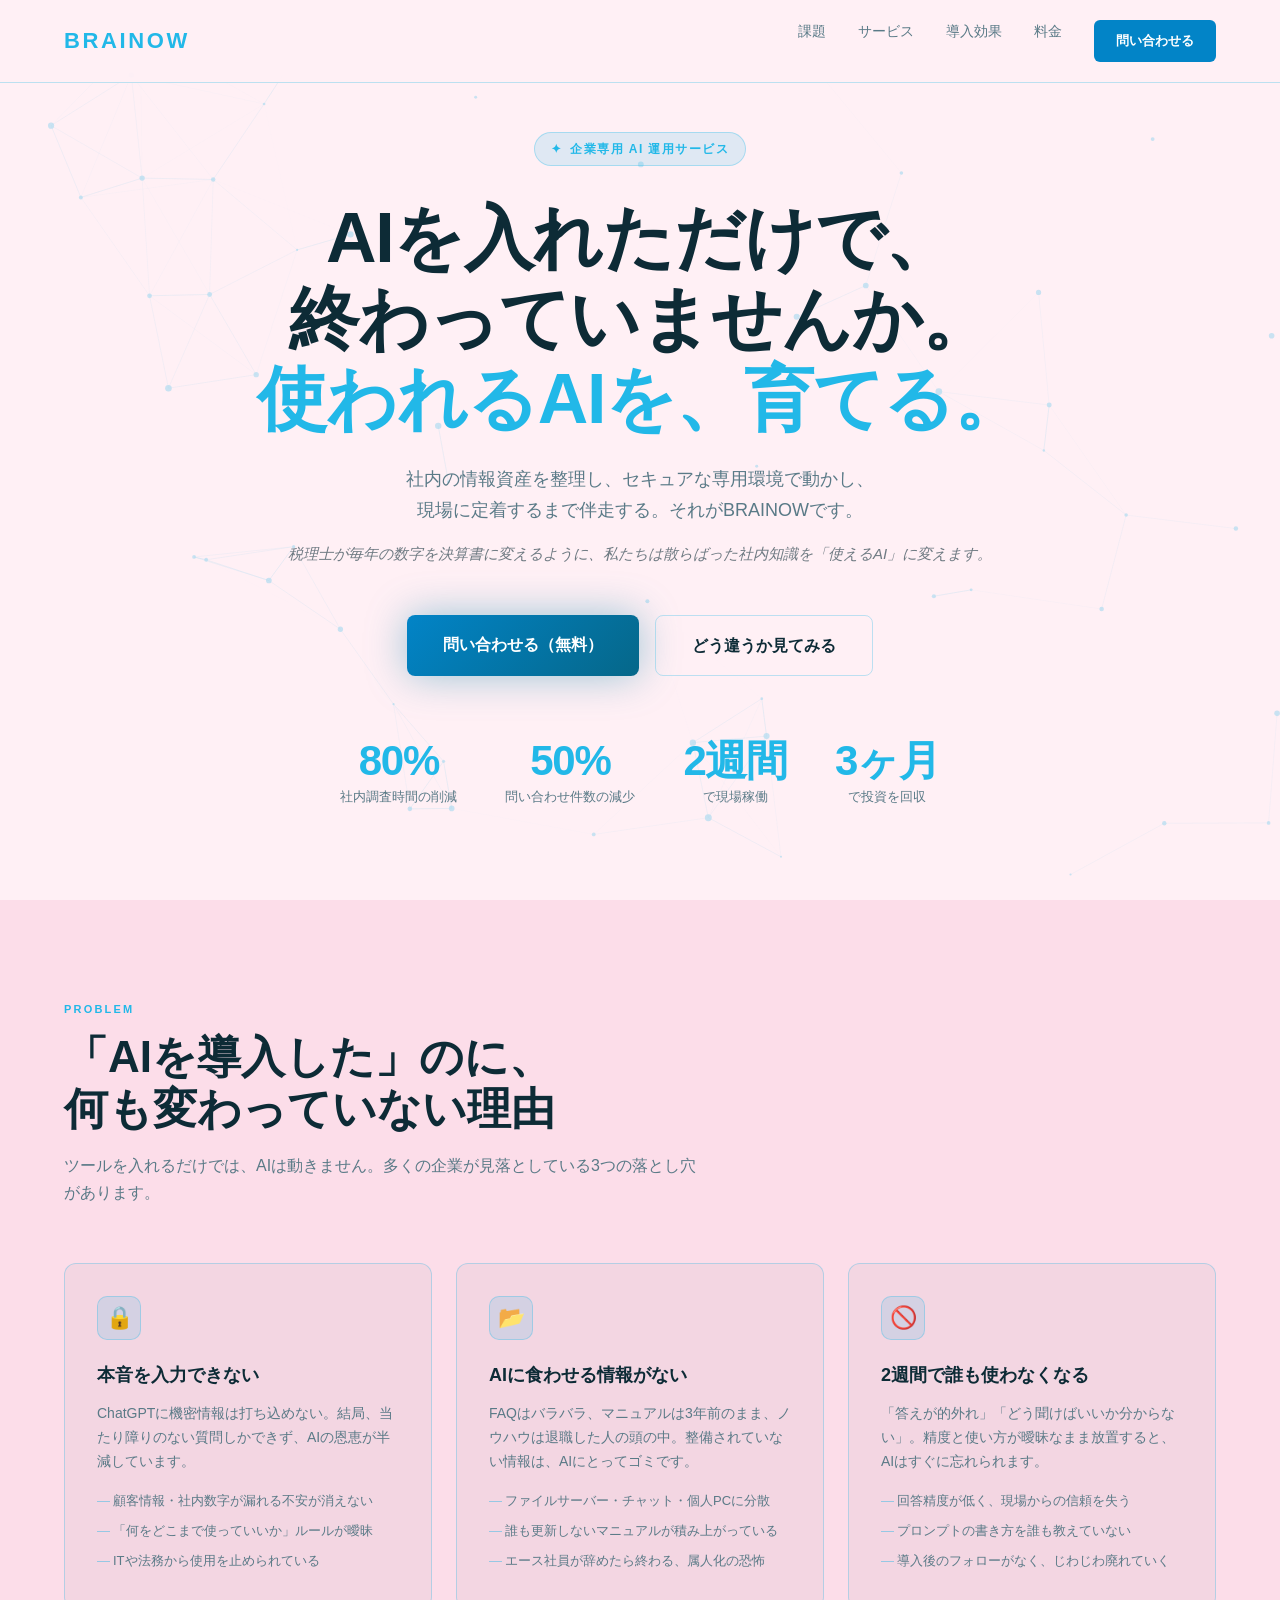
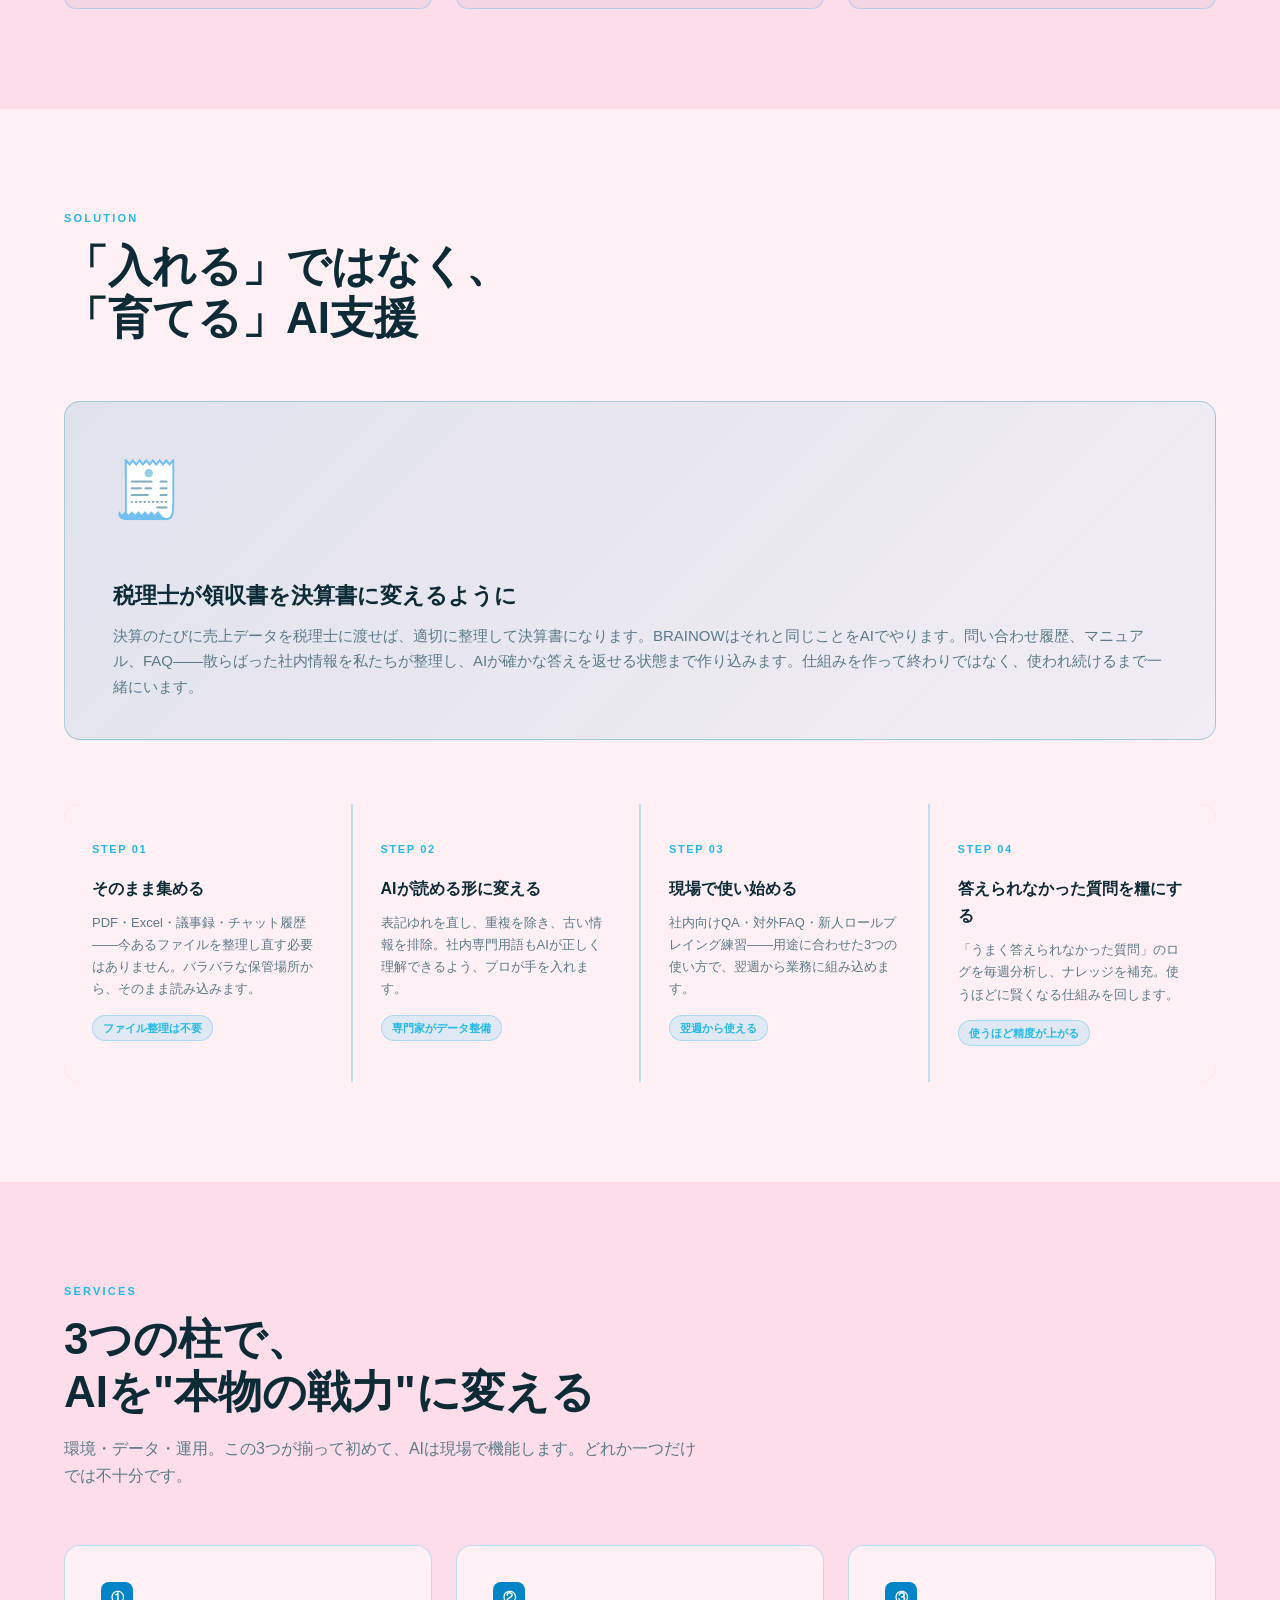
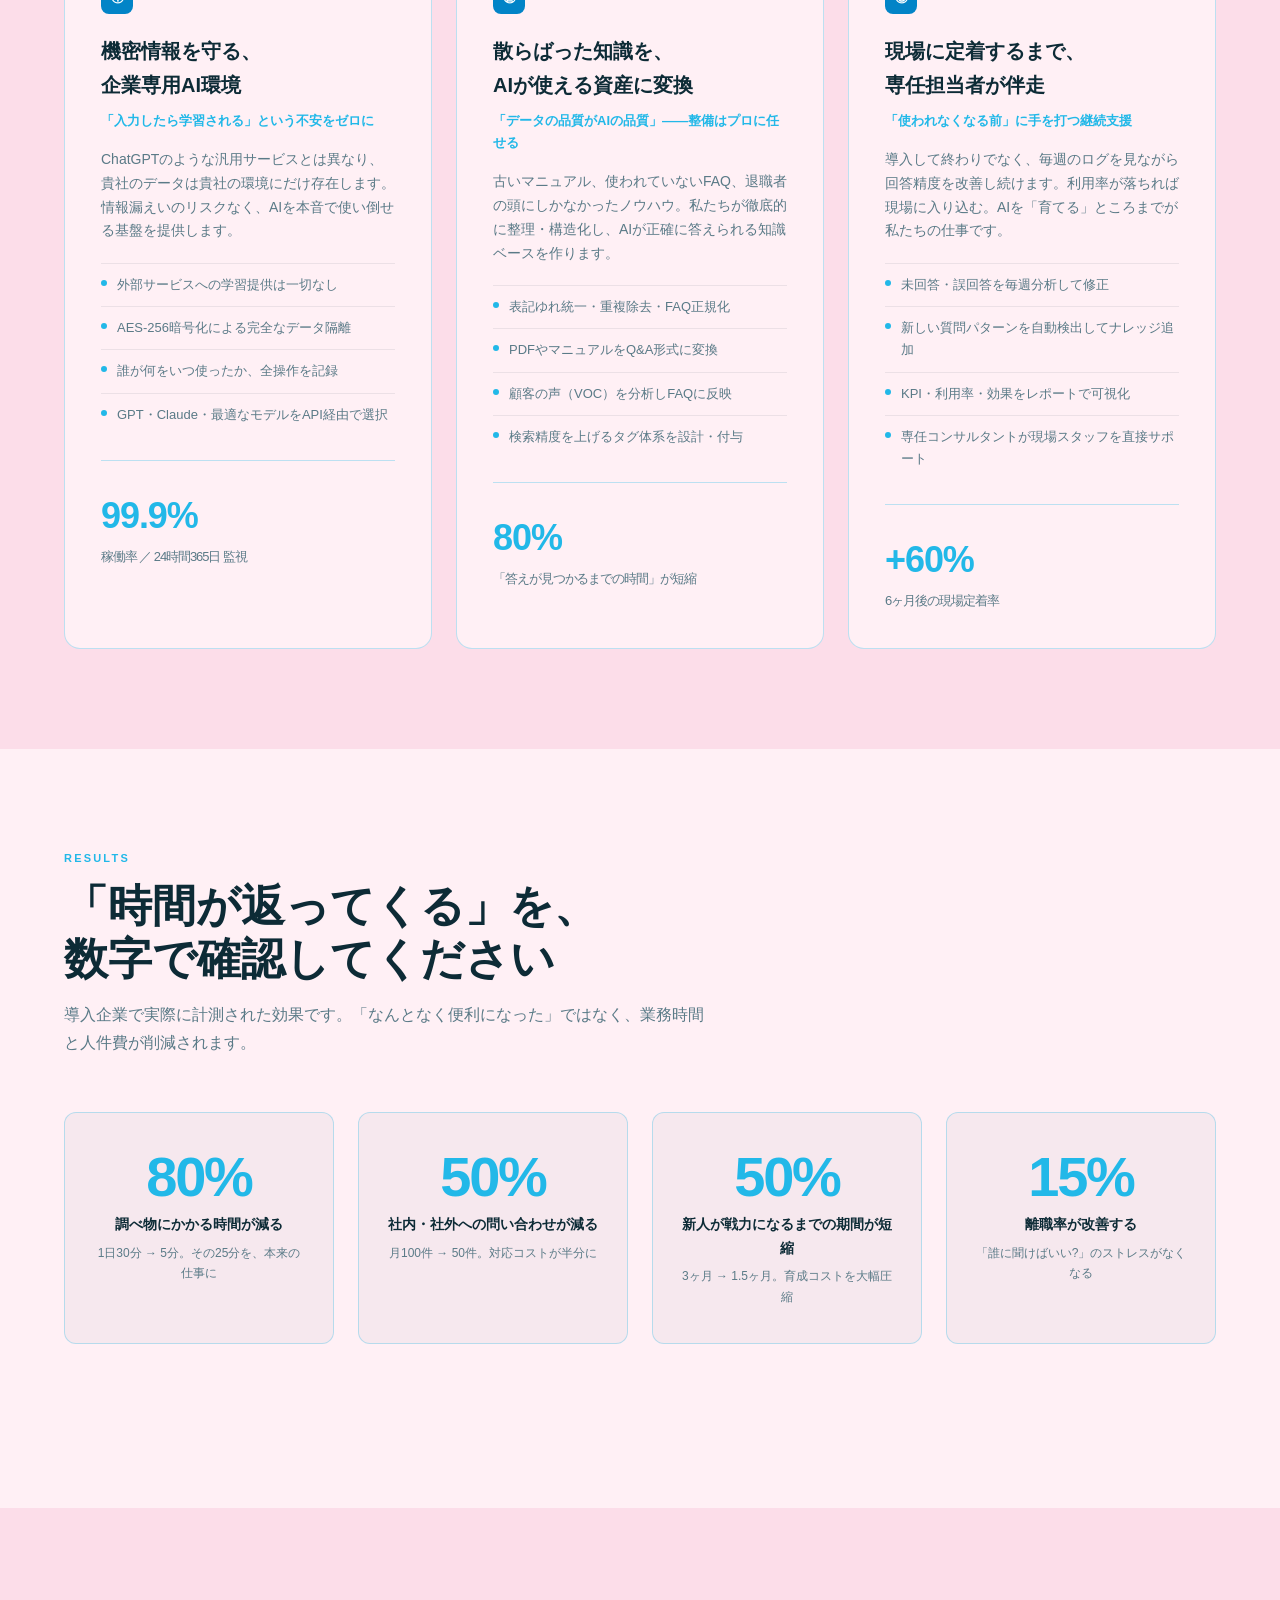
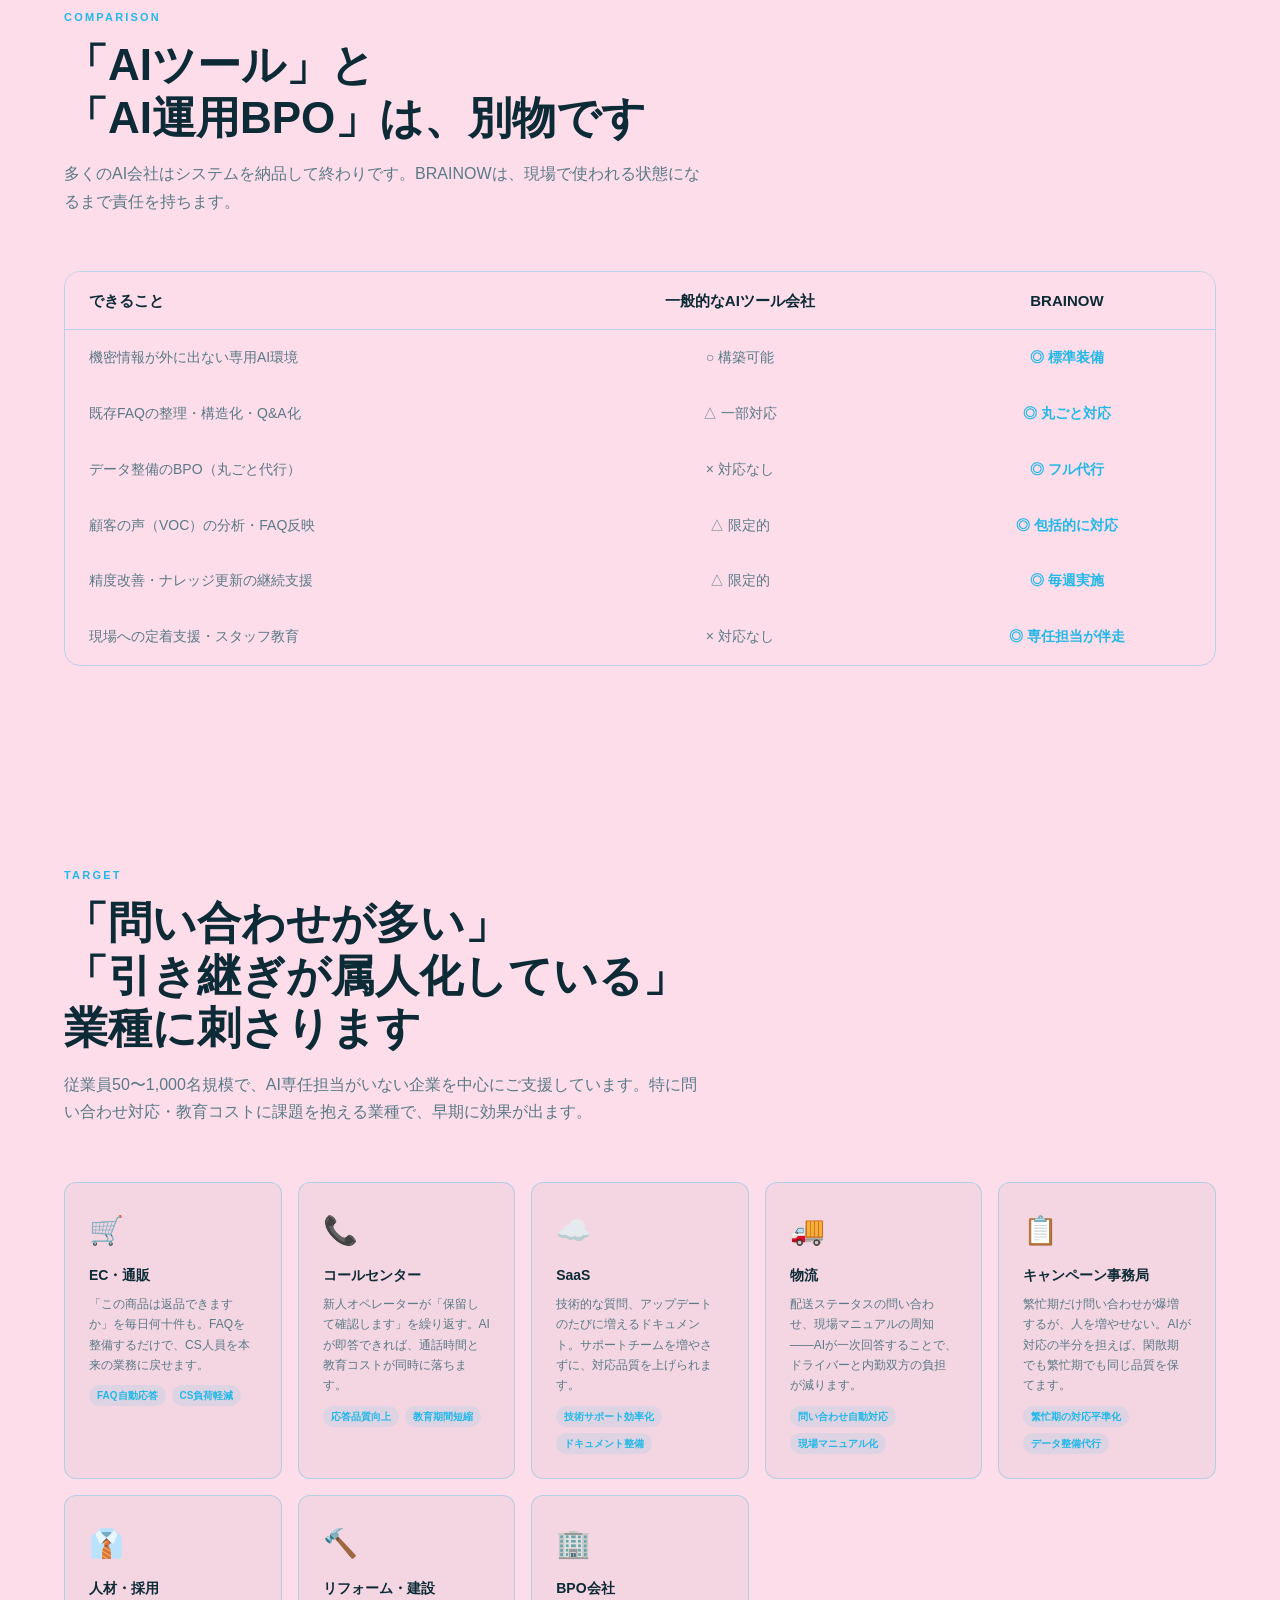
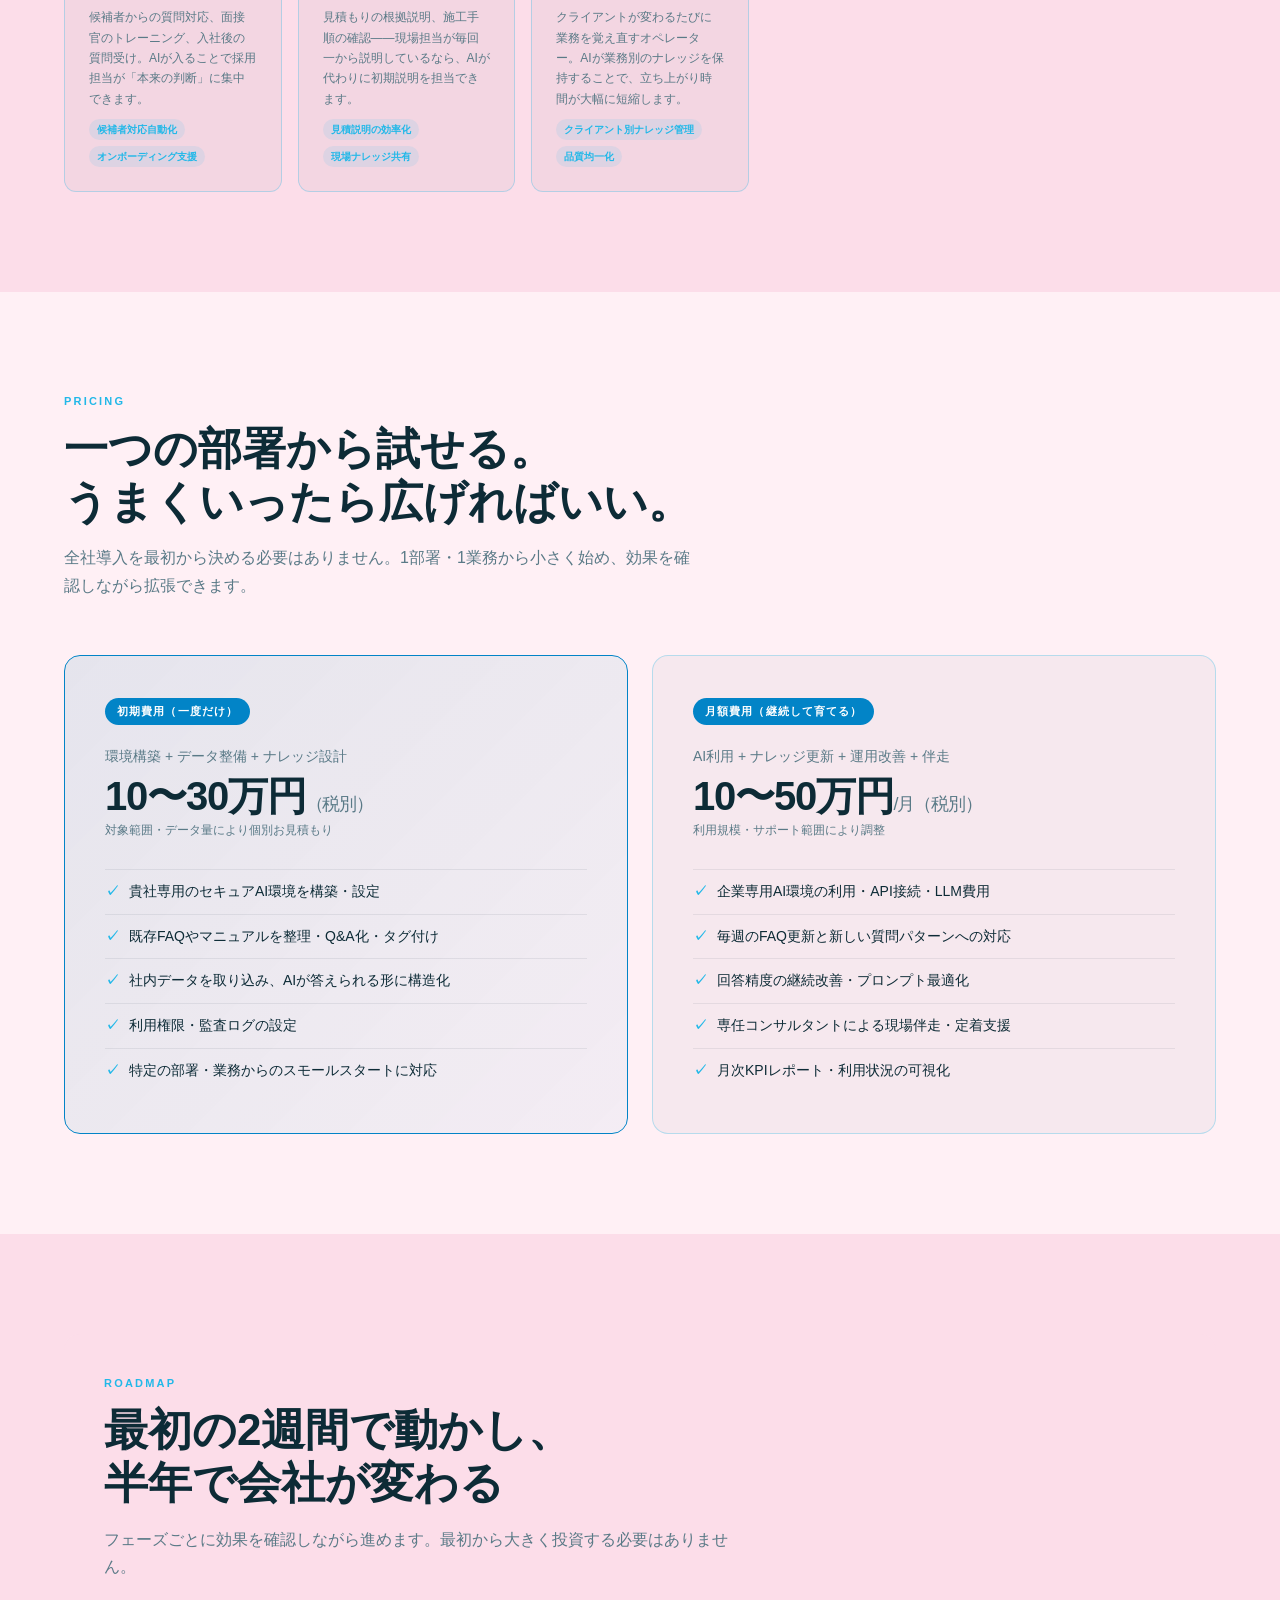
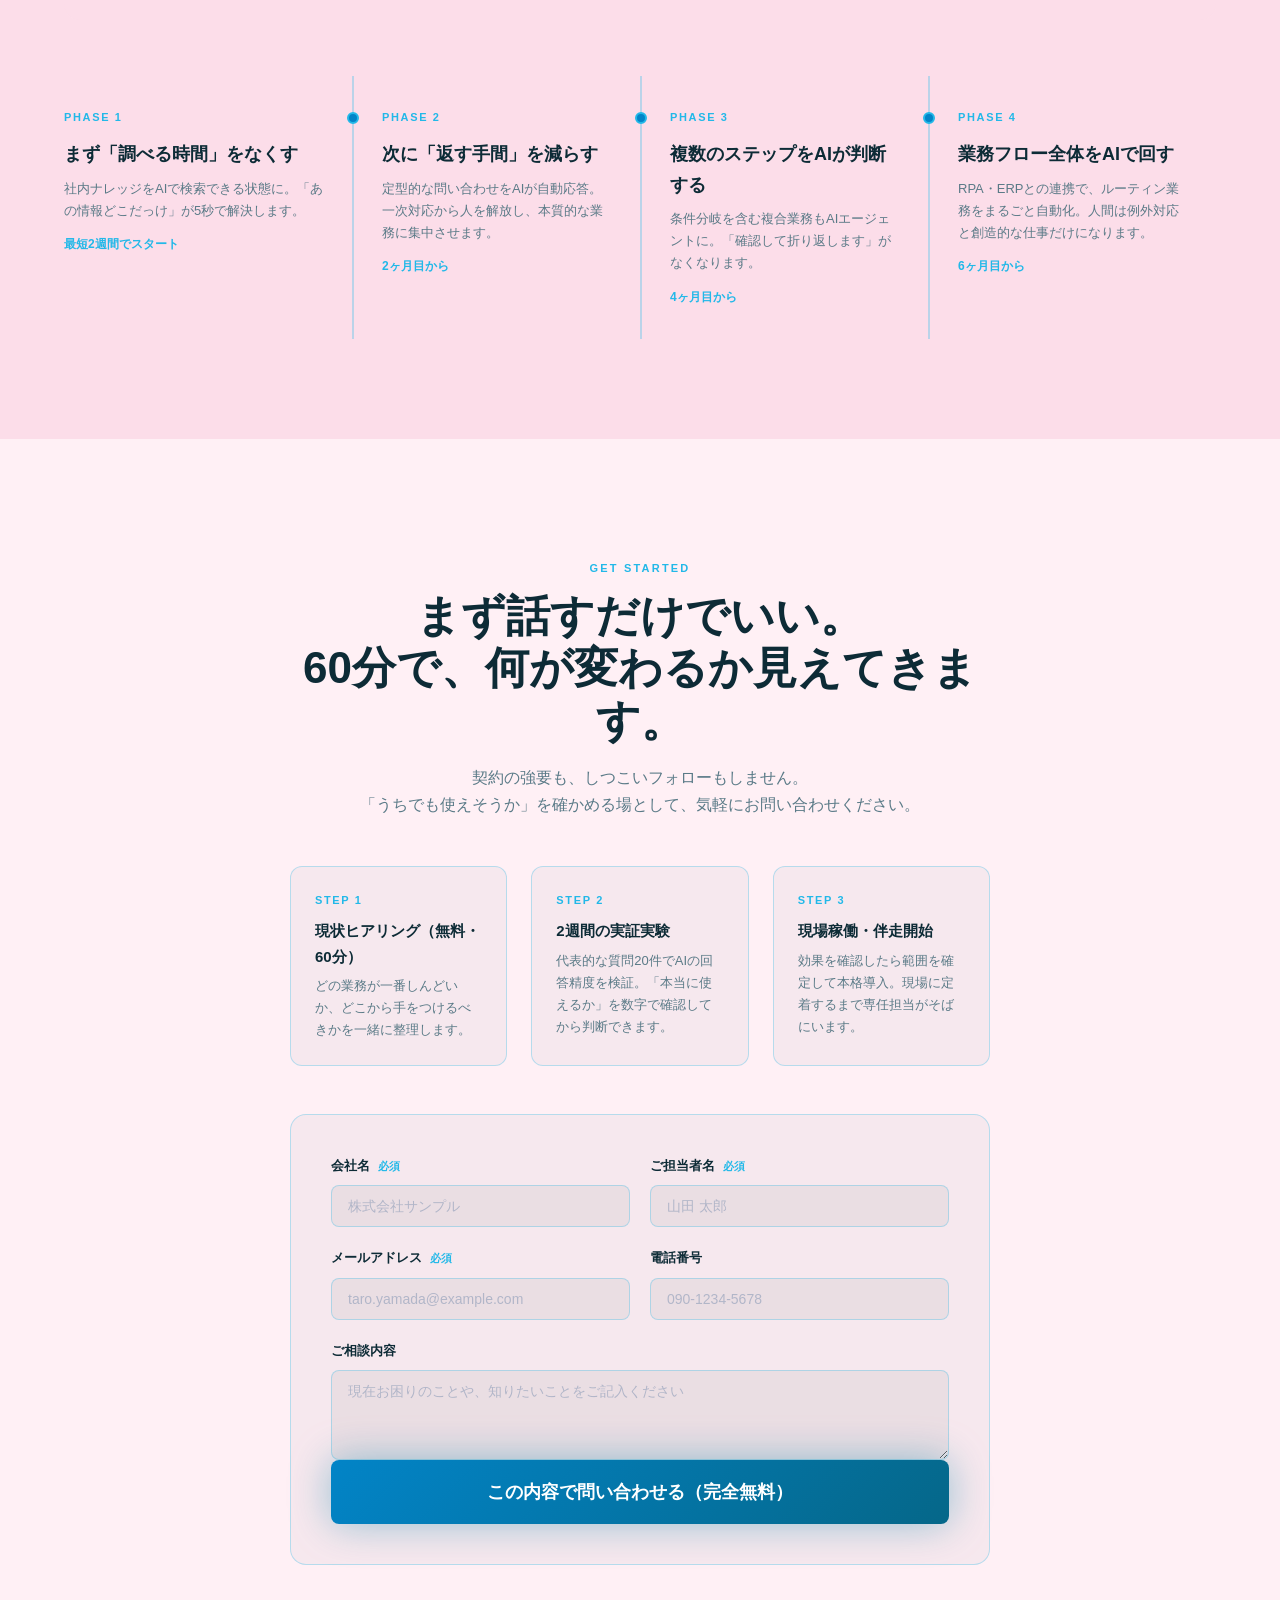
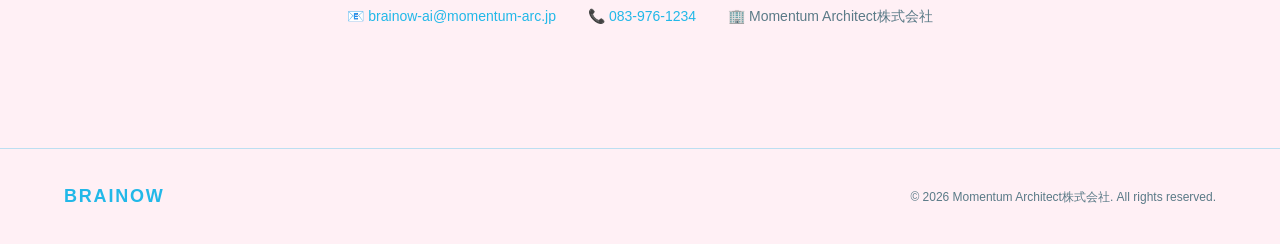
==== commit 39044837: "Change background colors to pink" ====
--- a/index.html
+++ b/index.html
@@ -8,8 +8,8 @@
   *, *::before, *::after { box-sizing: border-box; margin: 0; padding: 0; }
 
   :root {
-    --navy: #EFFAFF;
-    --navy-mid: #DCF1FB;
+    --navy: #FFF0F5;
+    --navy-mid: #FCDDE9;
     --blue: #0284C7;
     --cyan: #22B8E8;
     --cyan-dim: rgba(34,184,232,0.14);
@@ -49,7 +49,7 @@
     padding: 20px 5%;
     position: fixed;
     top: 0; left: 0; right: 0;
-    background: rgba(240,250,255,0.85);
+    background: rgba(255,240,245,0.85);
     backdrop-filter: blur(12px);
     border-bottom: 1px solid var(--card-border);
     z-index: 100;
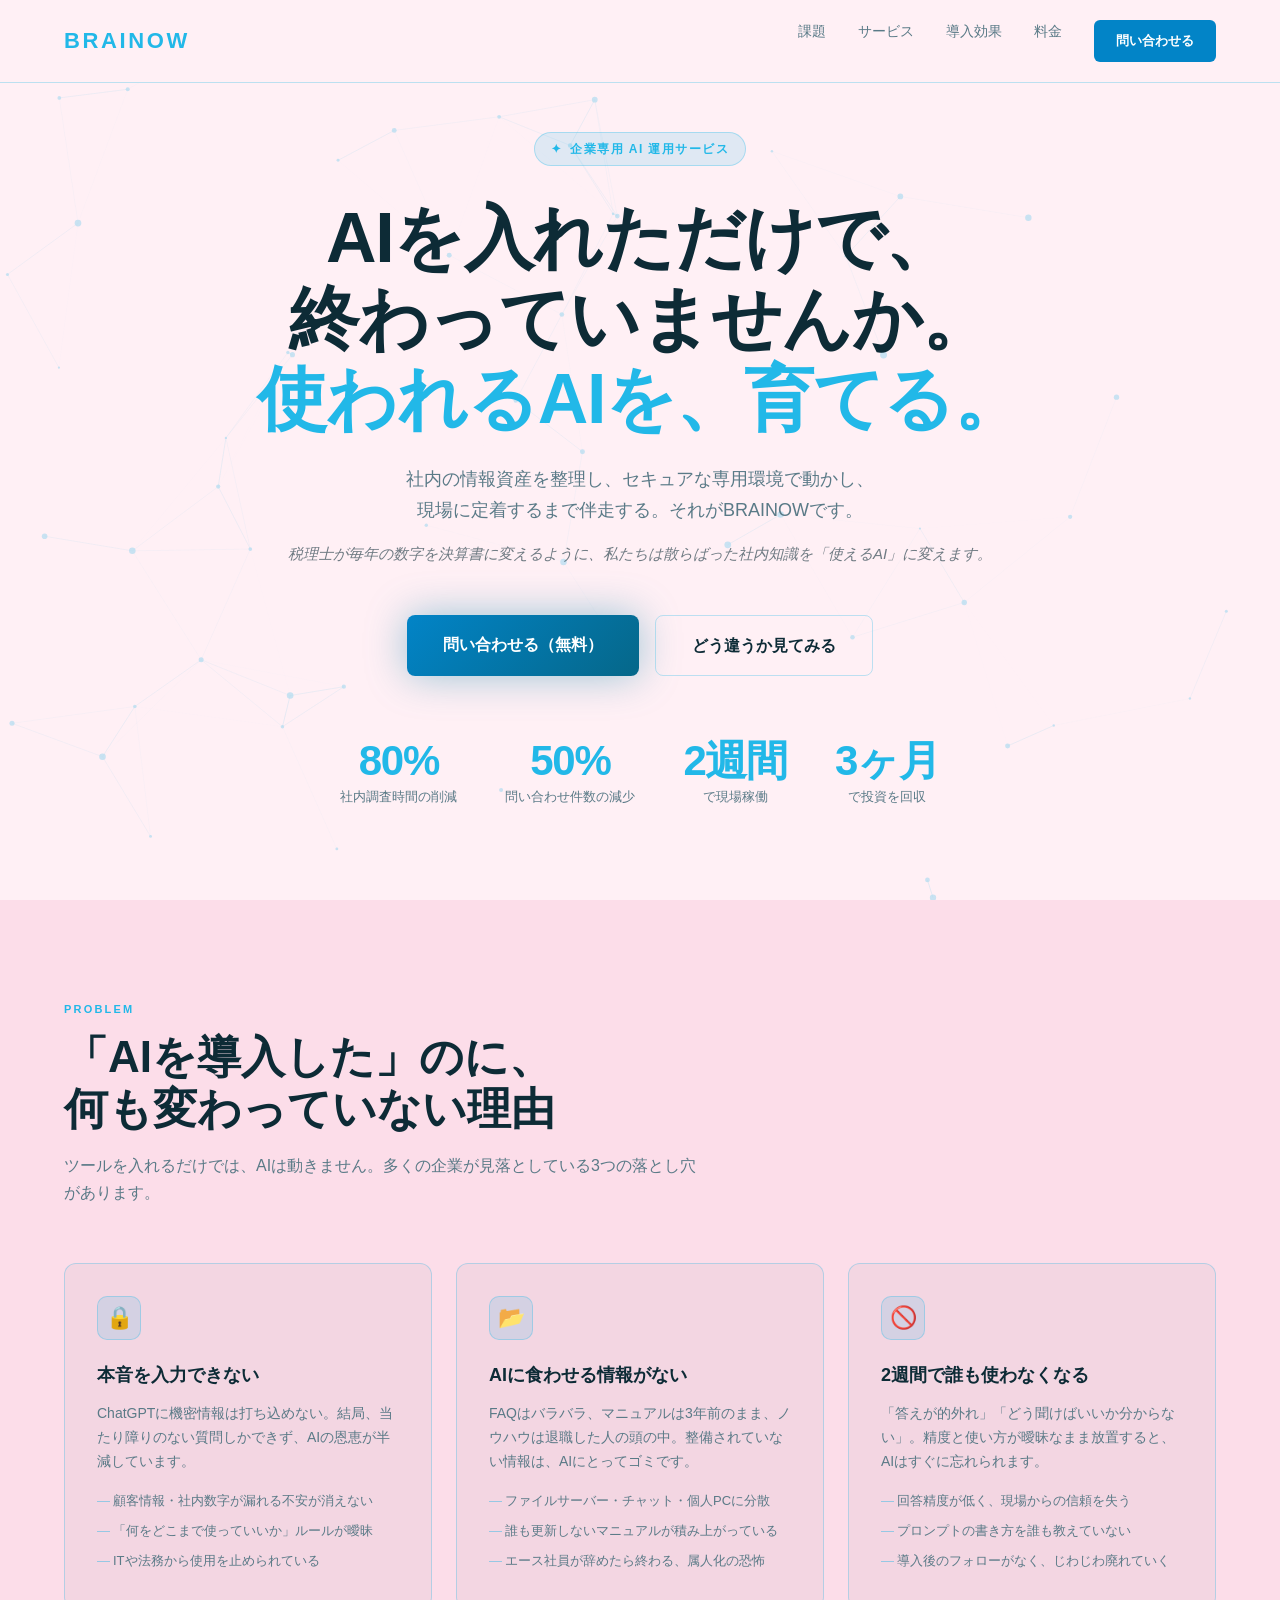
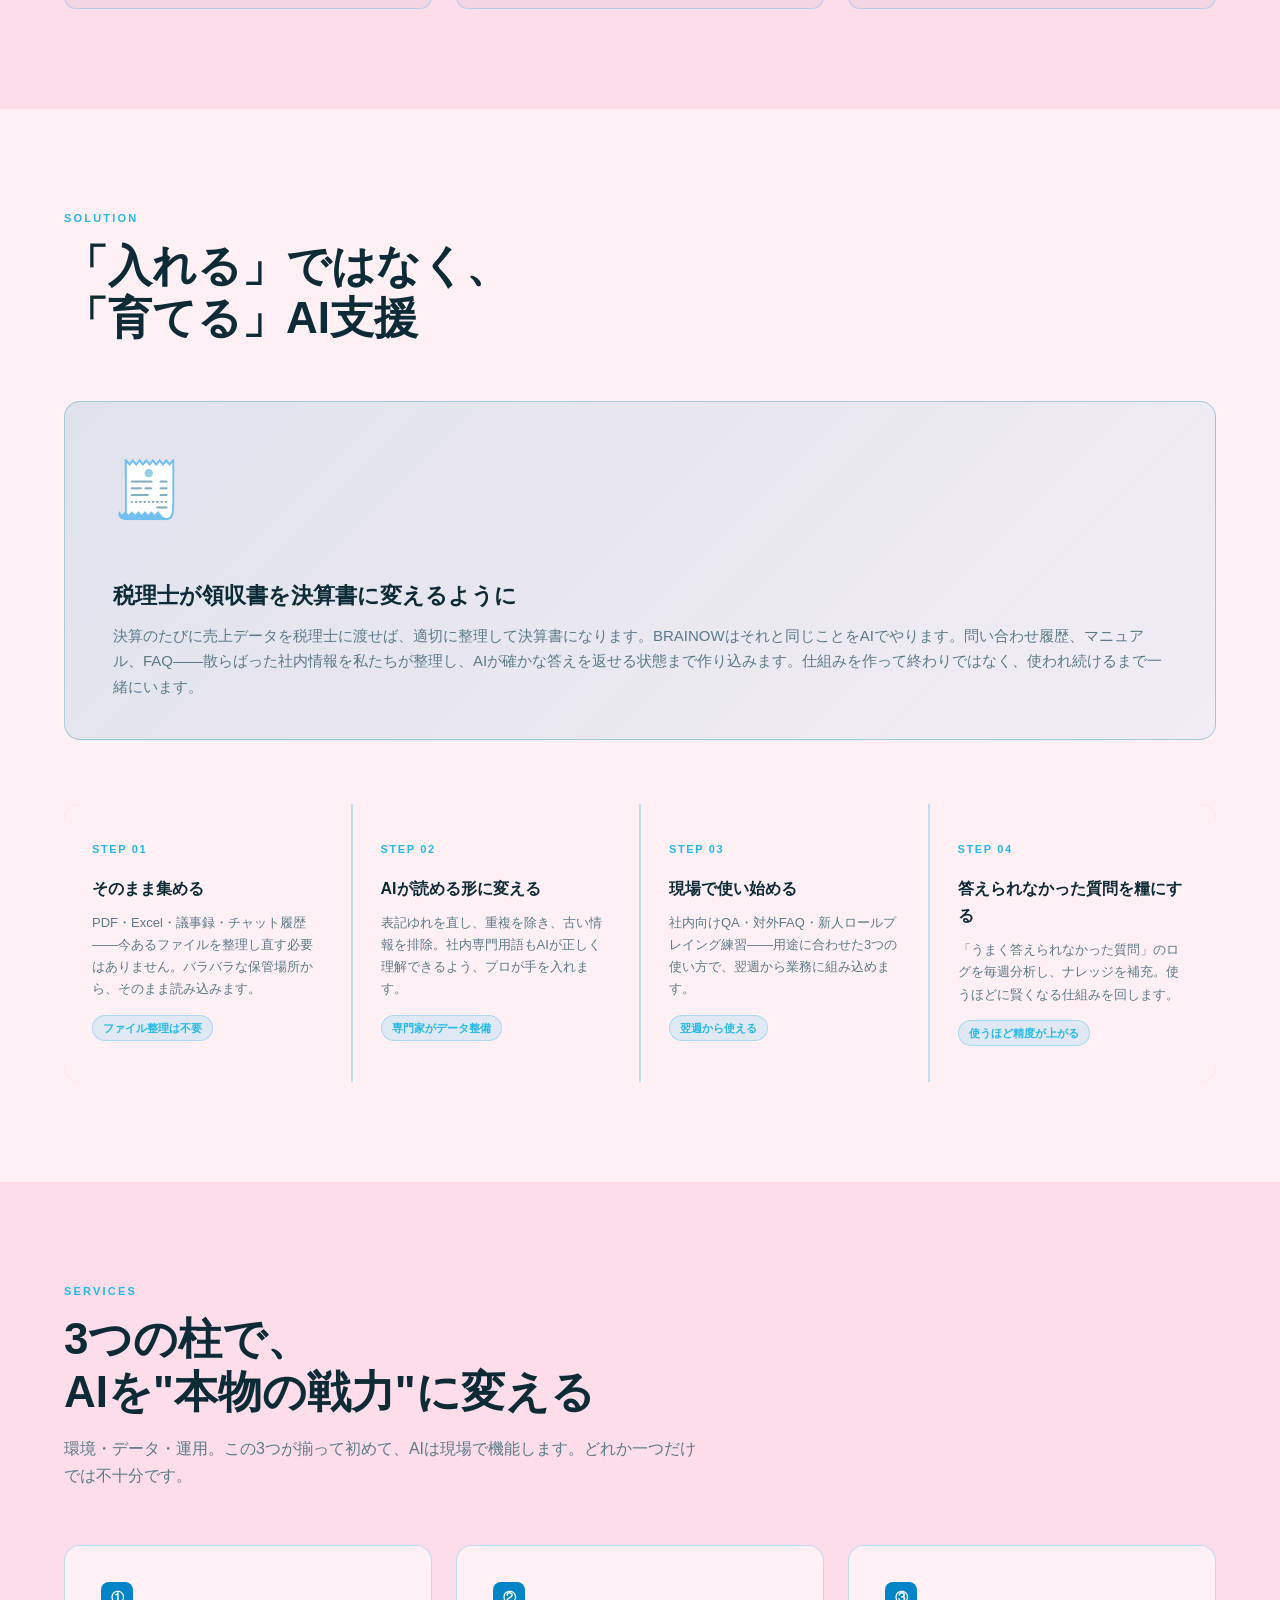
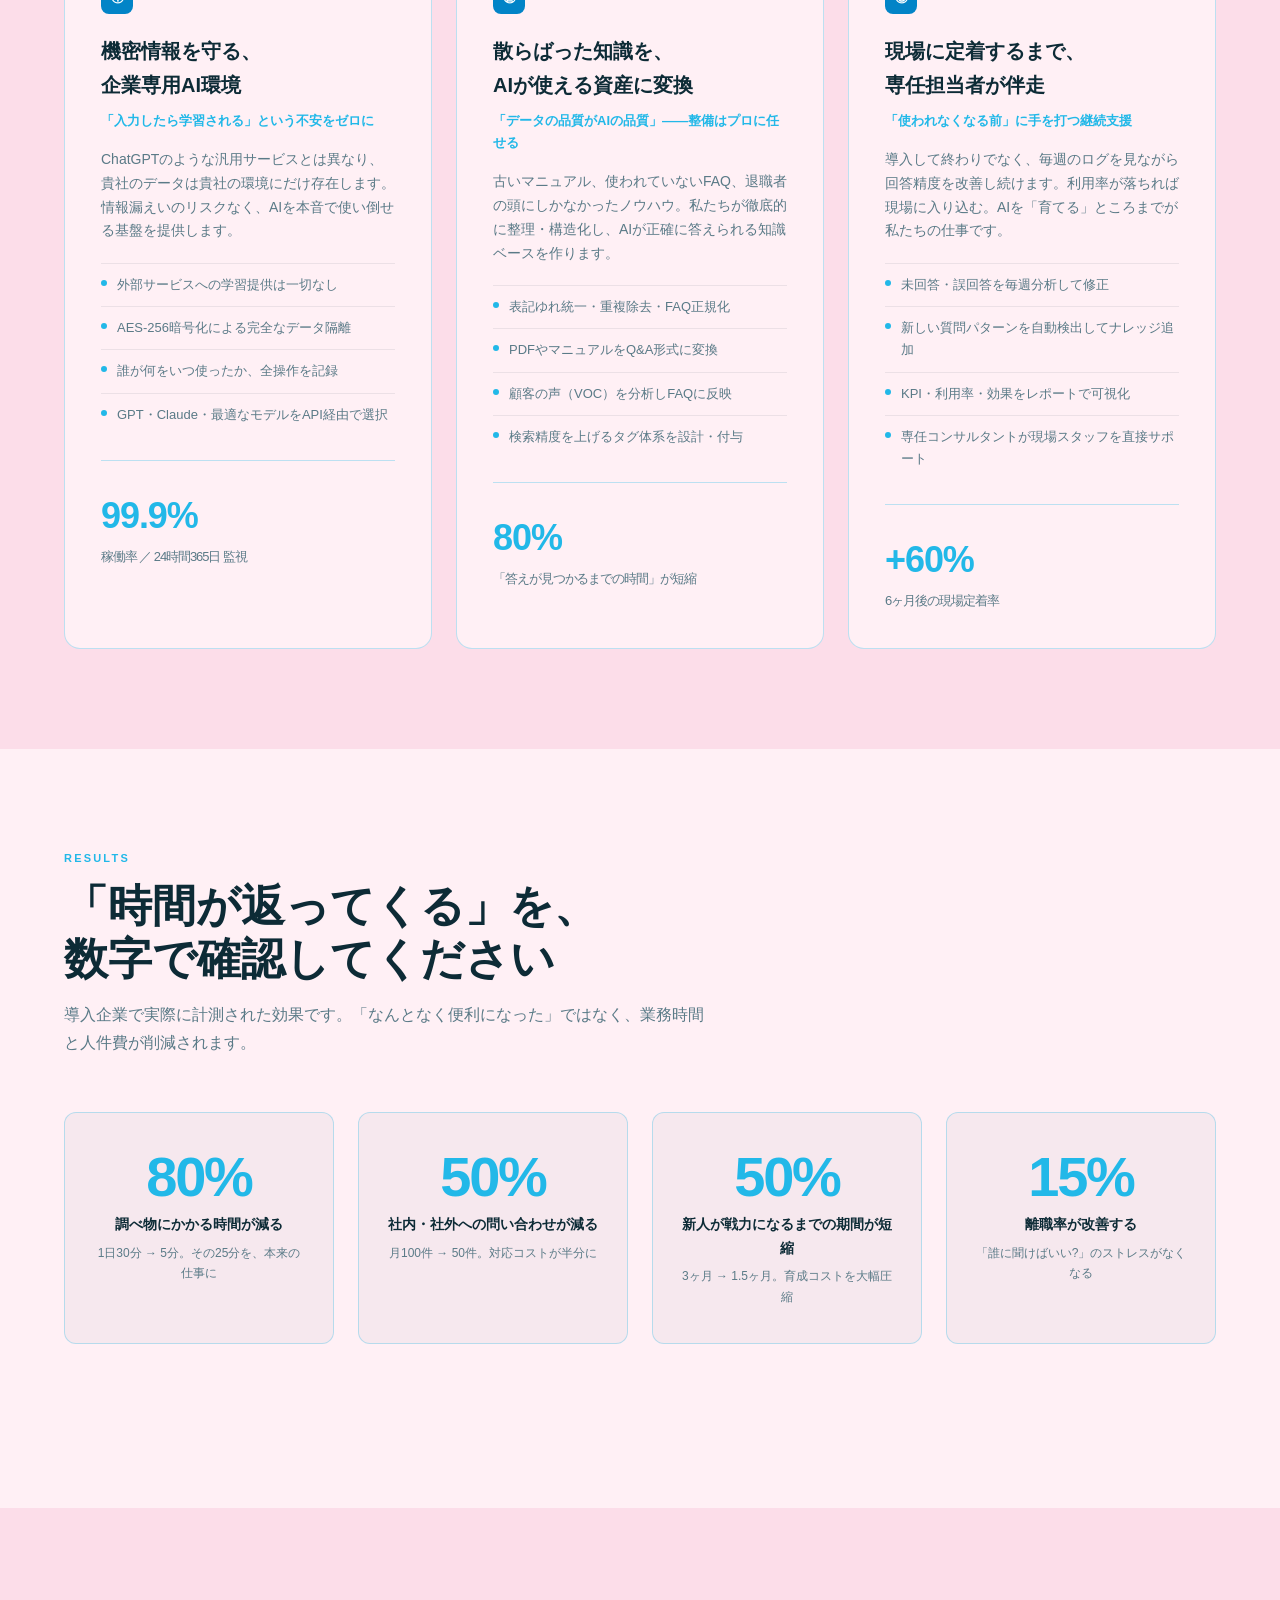
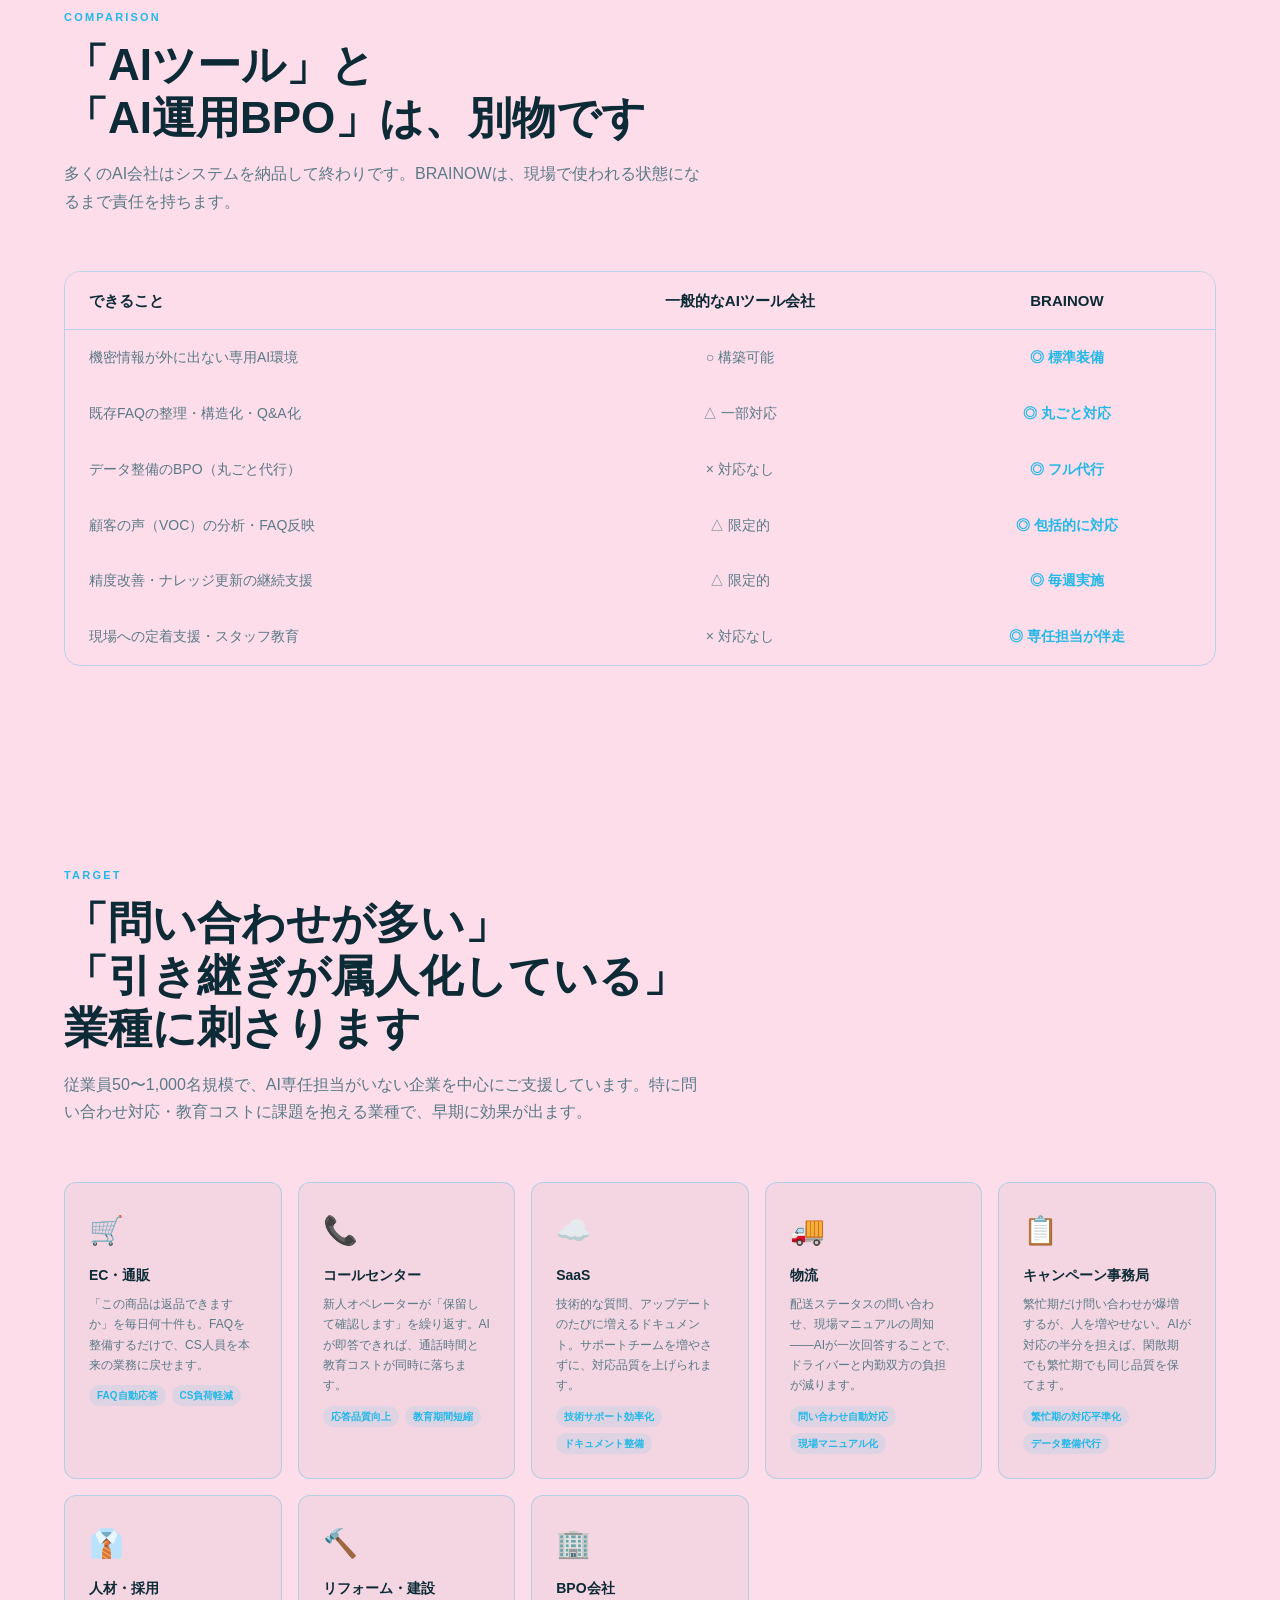
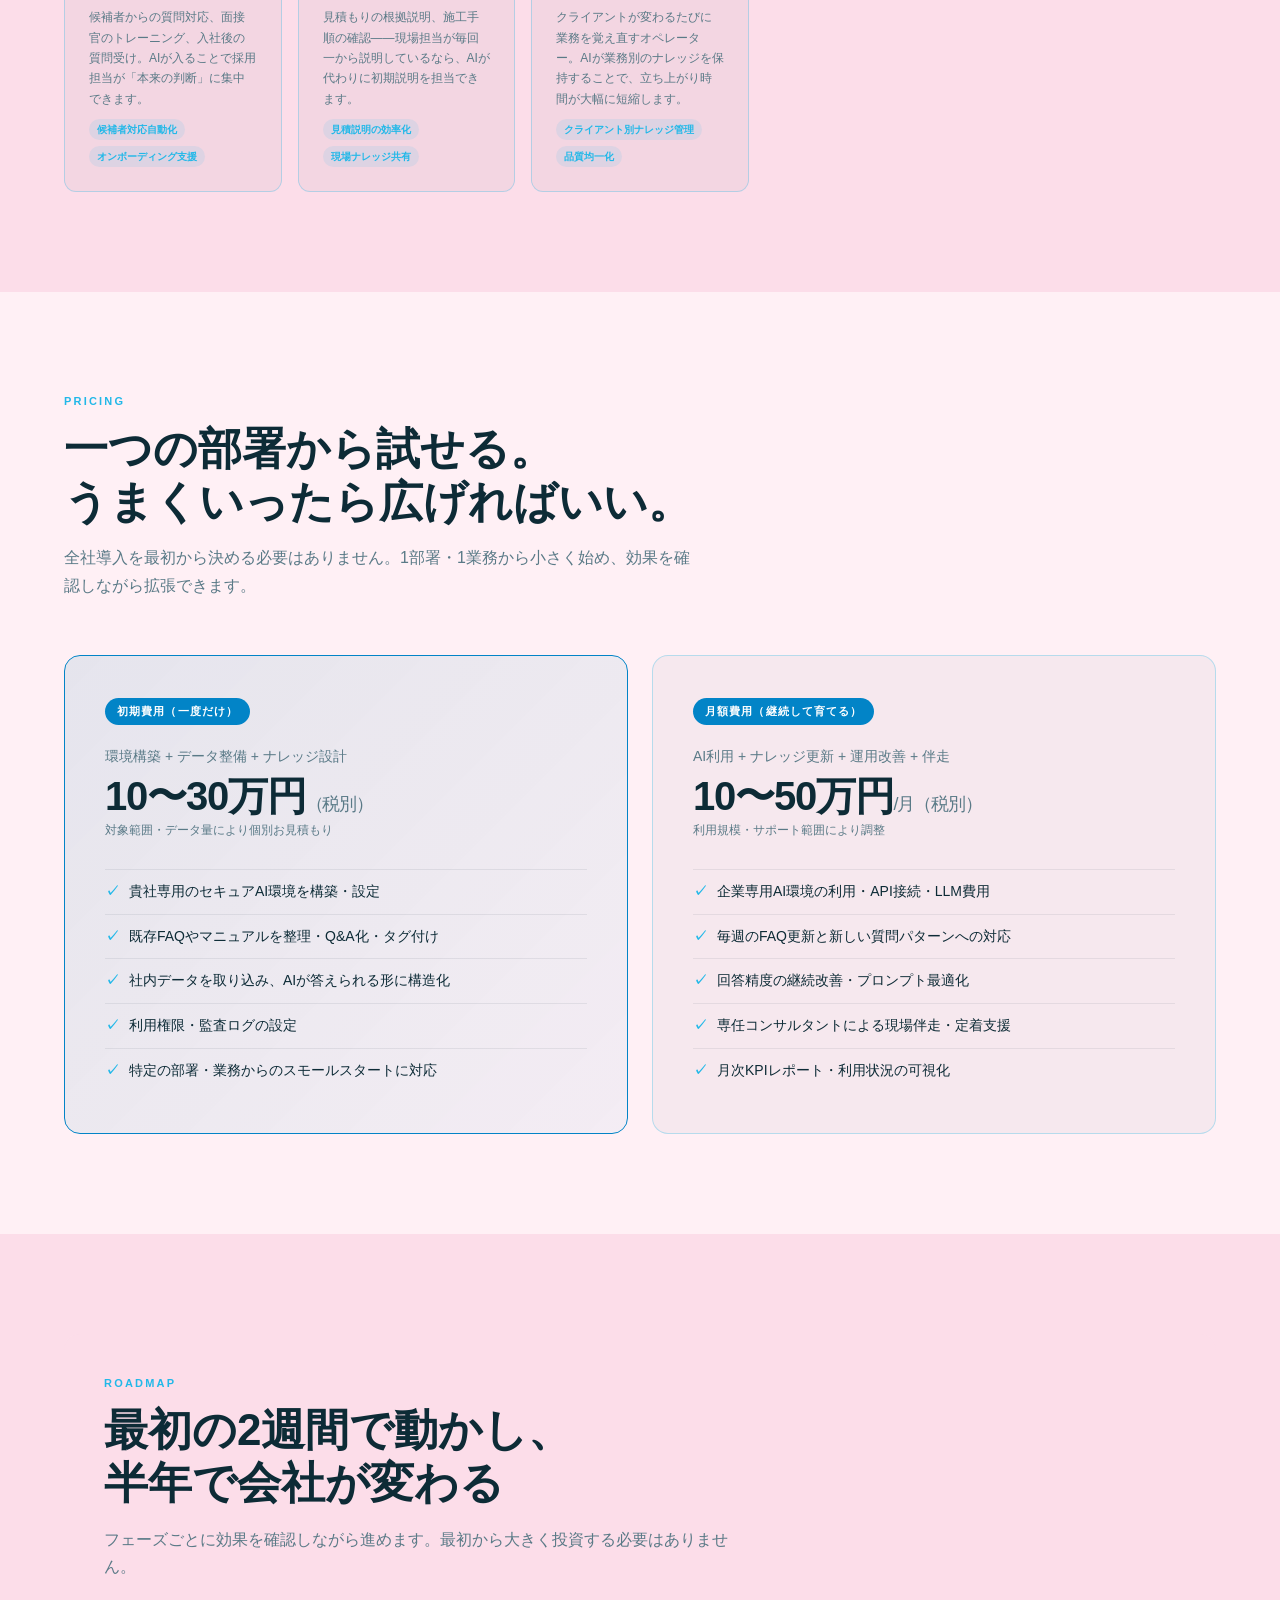
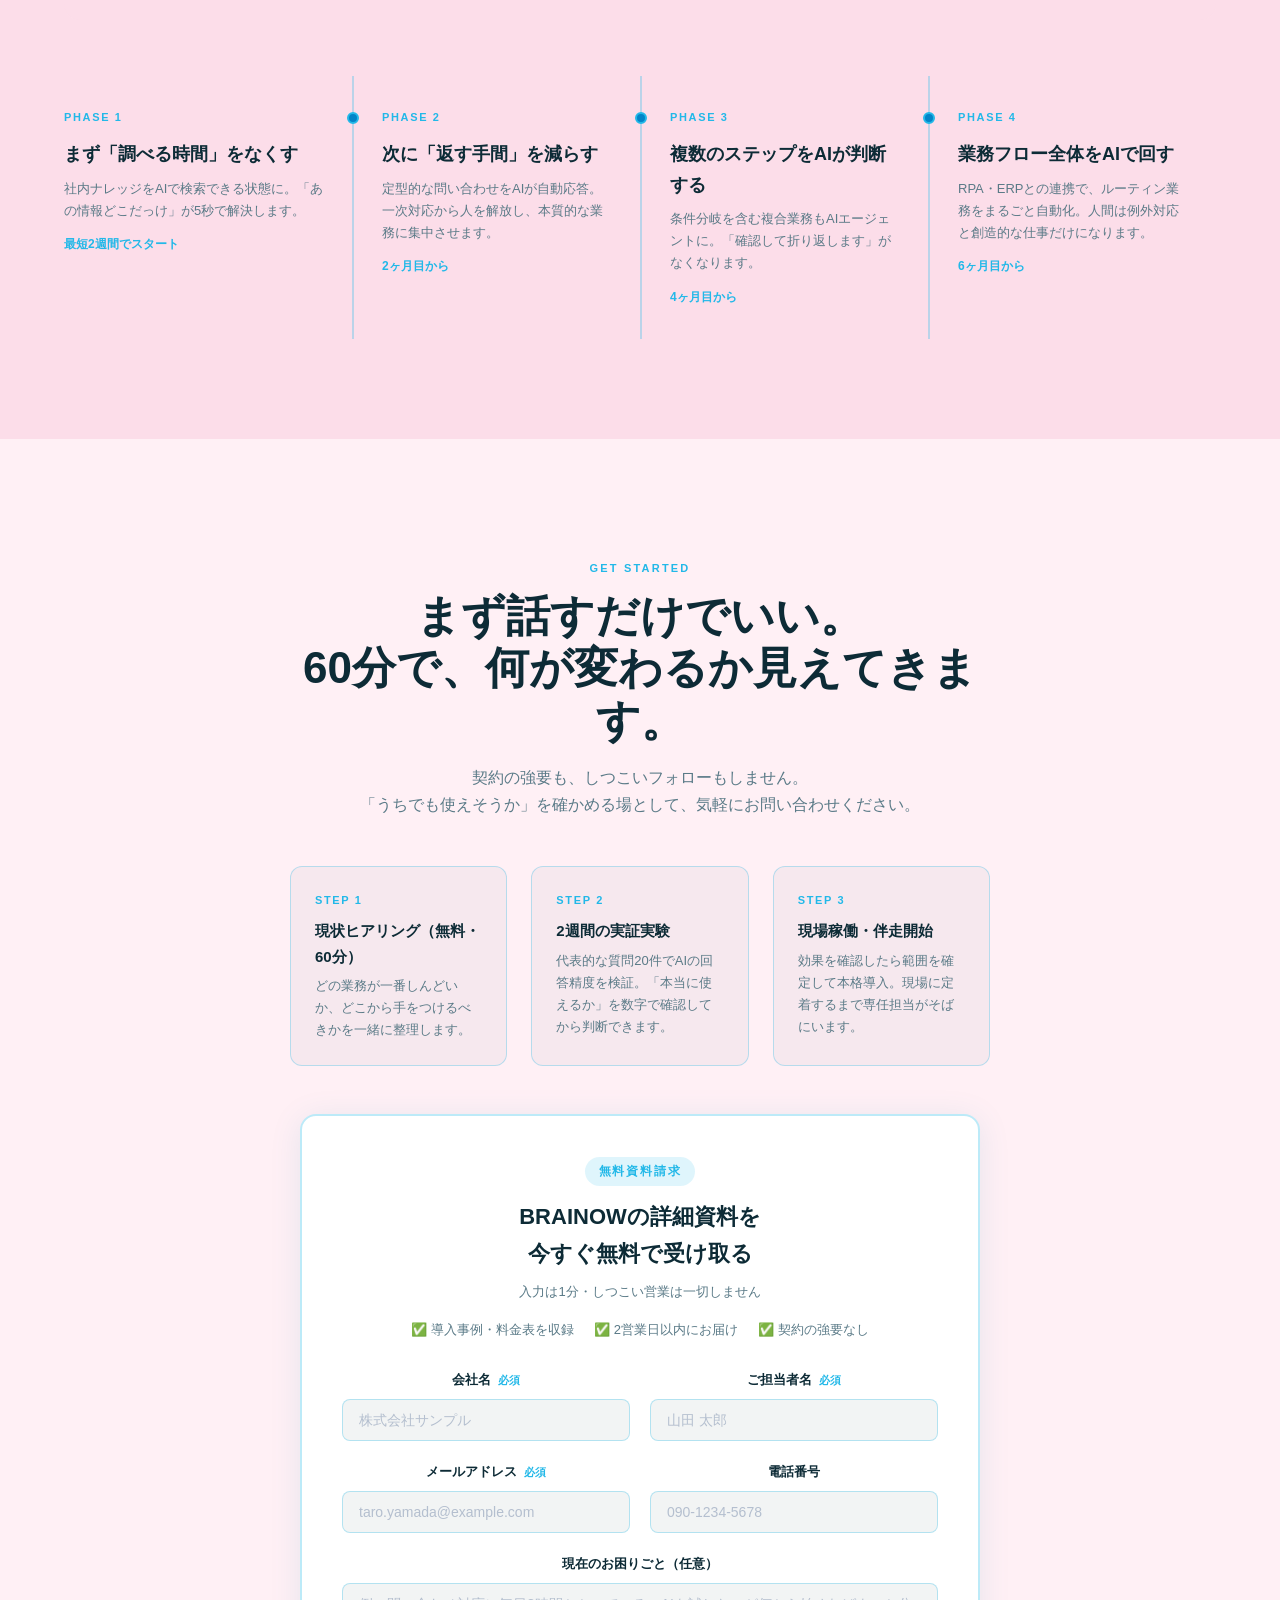
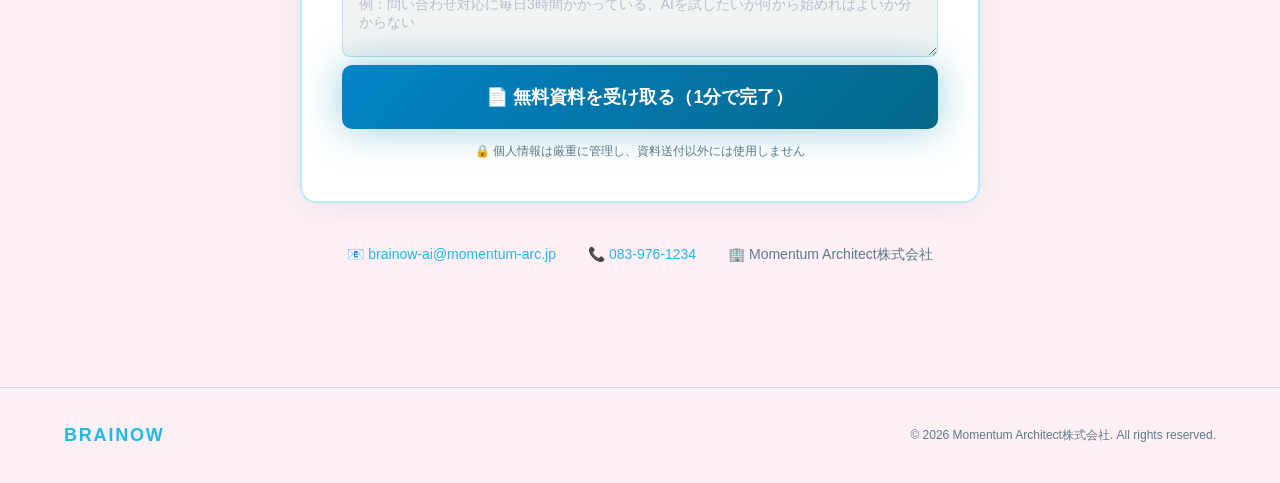
==== commit e19ea140: "Add SEO meta tags, JSON-LD, and improve CTA form for lead generation" ====
--- a/index.html
+++ b/index.html
@@ -3,7 +3,52 @@
 <head>
 <meta charset="UTF-8">
 <meta name="viewport" content="width=device-width, initial-scale=1.0">
-<title>BRAINOW｜企業専用AI運用サービス</title>
+<title>BRAINOW｜中小企業向けAI導入・運用サービス｜社内AI担当をまるごと代行</title>
+<meta name="description" content="BRAINOWは従業員50〜1,000名の中小企業向けに、AI導入から運用・定着まで一気通貫で代行するサービスです。初期費用なし・2週間でPoC。AI専任担当がいなくても、問い合わせ自動化・業務効率化を実現します。">
+<meta name="keywords" content="AI導入,AI運用,中小企業 AI,社内AI,業務自動化,ChatGPT 企業導入,AI外注,BRAINOW">
+<meta name="robots" content="index, follow">
+<link rel="canonical" href="https://brainow.jp/">
+
+<!-- OGP -->
+<meta property="og:type" content="website">
+<meta property="og:url" content="https://brainow.jp/">
+<meta property="og:title" content="BRAINOW｜中小企業向けAI導入・運用サービス">
+<meta property="og:description" content="AI専任担当がいなくても大丈夫。問い合わせ自動化・業務効率化を2週間のPoCから始められます。初期費用0円・完全成果型。">
+<meta property="og:site_name" content="BRAINOW">
+<meta property="og:locale" content="ja_JP">
+
+<!-- Twitter Card -->
+<meta name="twitter:card" content="summary_large_image">
+<meta name="twitter:title" content="BRAINOW｜中小企業向けAI導入・運用サービス">
+<meta name="twitter:description" content="AI専任担当がいなくても大丈夫。問い合わせ自動化・業務効率化を2週間のPoCから始められます。">
+
+<!-- JSON-LD 構造化データ -->
+<script type="application/ld+json">
+{
+  "@context": "https://schema.org",
+  "@type": "Organization",
+  "name": "BRAINOW",
+  "url": "https://brainow.jp/",
+  "description": "中小企業向けAI導入・運用代行サービス。問い合わせ自動化・業務効率化をワンストップで支援。",
+  "provider": {
+    "@type": "Organization",
+    "name": "Momentum Architect株式会社"
+  },
+  "contactPoint": {
+    "@type": "ContactPoint",
+    "email": "brainow-ai@momentum-arc.jp",
+    "telephone": "083-976-1234",
+    "contactType": "customer support",
+    "availableLanguage": "Japanese"
+  },
+  "offers": {
+    "@type": "Offer",
+    "name": "企業専用AI運用サービス BRAINOW",
+    "priceCurrency": "JPY",
+    "description": "初期費用0円・2週間PoC付きのAI導入・運用代行プラン"
+  }
+}
+</script>
 <style>
   *, *::before, *::after { box-sizing: border-box; margin: 0; padding: 0; }
 
@@ -1129,35 +1174,51 @@
         <p>効果を確認したら範囲を確定して本格導入。現場に定着するまで専任担当がそばにいます。</p>
       </div>
     </div>
-    <form id="inquiry-form" class="inquiry-form" action="https://formspree.io/f/xbdvlnkn" method="POST">
-      <div class="form-row">
-        <div class="form-field">
-          <label for="company">会社名 <span class="req">必須</span></label>
-          <input type="text" id="company" name="company" required placeholder="株式会社サンプル">
-        </div>
-        <div class="form-field">
-          <label for="name">ご担当者名 <span class="req">必須</span></label>
-          <input type="text" id="name" name="name" required placeholder="山田 太郎">
+    <!-- 資料請求フォーム -->
+    <div style="background:#fff; border-radius:16px; padding:40px; max-width:680px; margin:0 auto 40px; box-shadow:0 4px 32px rgba(2,132,167,0.10); border:2px solid var(--card-border);">
+      <div style="text-align:center; margin-bottom:28px;">
+        <div style="display:inline-block; background:var(--cyan-dim); color:var(--cyan); font-size:12px; font-weight:700; letter-spacing:0.15em; padding:4px 14px; border-radius:100px; margin-bottom:12px;">無料資料請求</div>
+        <h3 style="font-size:22px; font-weight:900; color:var(--white); margin-bottom:8px;">BRAINOWの詳細資料を<br>今すぐ無料で受け取る</h3>
+        <p style="font-size:13px; color:var(--gray);">入力は1分・しつこい営業は一切しません</p>
+        <div style="display:flex; justify-content:center; gap:20px; margin-top:16px; flex-wrap:wrap;">
+          <span style="font-size:13px; color:var(--gray);">✅ 導入事例・料金表を収録</span>
+          <span style="font-size:13px; color:var(--gray);">✅ 2営業日以内にお届け</span>
+          <span style="font-size:13px; color:var(--gray);">✅ 契約の強要なし</span>
         </div>
       </div>
-      <div class="form-row">
-        <div class="form-field">
-          <label for="email">メールアドレス <span class="req">必須</span></label>
-          <input type="email" id="email" name="email" required placeholder="taro.yamada@example.com">
+      <form id="inquiry-form" action="https://formspree.io/f/xbdvlnkn" method="POST">
+        <input type="hidden" name="_subject" value="【BRAINOW】資料請求がありました">
+        <input type="hidden" name="種別" value="資料請求">
+        <div class="form-row">
+          <div class="form-field">
+            <label for="company">会社名 <span class="req">必須</span></label>
+            <input type="text" id="company" name="company" required placeholder="株式会社サンプル">
+          </div>
+          <div class="form-field">
+            <label for="name">ご担当者名 <span class="req">必須</span></label>
+            <input type="text" id="name" name="name" required placeholder="山田 太郎">
+          </div>
         </div>
-        <div class="form-field">
-          <label for="phone">電話番号</label>
-          <input type="tel" id="phone" name="phone" placeholder="090-1234-5678">
+        <div class="form-row">
+          <div class="form-field">
+            <label for="email">メールアドレス <span class="req">必須</span></label>
+            <input type="email" id="email" name="email" required placeholder="taro.yamada@example.com">
+          </div>
+          <div class="form-field">
+            <label for="phone">電話番号</label>
+            <input type="tel" id="phone" name="phone" placeholder="090-1234-5678">
+          </div>
         </div>
-      </div>
-      <div class="form-field form-field-full">
-        <label for="message">ご相談内容</label>
-        <textarea id="message" name="message" rows="4" placeholder="現在お困りのことや、知りたいことをご記入ください"></textarea>
-      </div>
-      <button type="submit" class="btn-primary" style="font-size:18px; padding: 20px 48px; border:none; cursor:pointer; width:100%;">
-        この内容で問い合わせる（完全無料）
-      </button>
-    </form>
+        <div class="form-field form-field-full">
+          <label for="message">現在のお困りごと（任意）</label>
+          <textarea id="message" name="message" rows="3" placeholder="例：問い合わせ対応に毎日3時間かかっている、AIを試したいが何から始めればよいか分からない"></textarea>
+        </div>
+        <button type="submit" class="btn-primary" style="font-size:18px; padding:20px 48px; border:none; cursor:pointer; width:100%; margin-top:8px; border-radius:10px;">
+          📄 無料資料を受け取る（1分で完了）
+        </button>
+        <p style="text-align:center; font-size:12px; color:var(--gray); margin-top:12px;">🔒 個人情報は厳重に管理し、資料送付以外には使用しません</p>
+      </form>
+    </div>
     <div class="contact-info">
       <span>📧 <a href="mailto:brainow-ai@momentum-arc.jp">brainow-ai@momentum-arc.jp</a></span>
       <span>📞 <a href="tel:0839761234">083-976-1234</a></span>
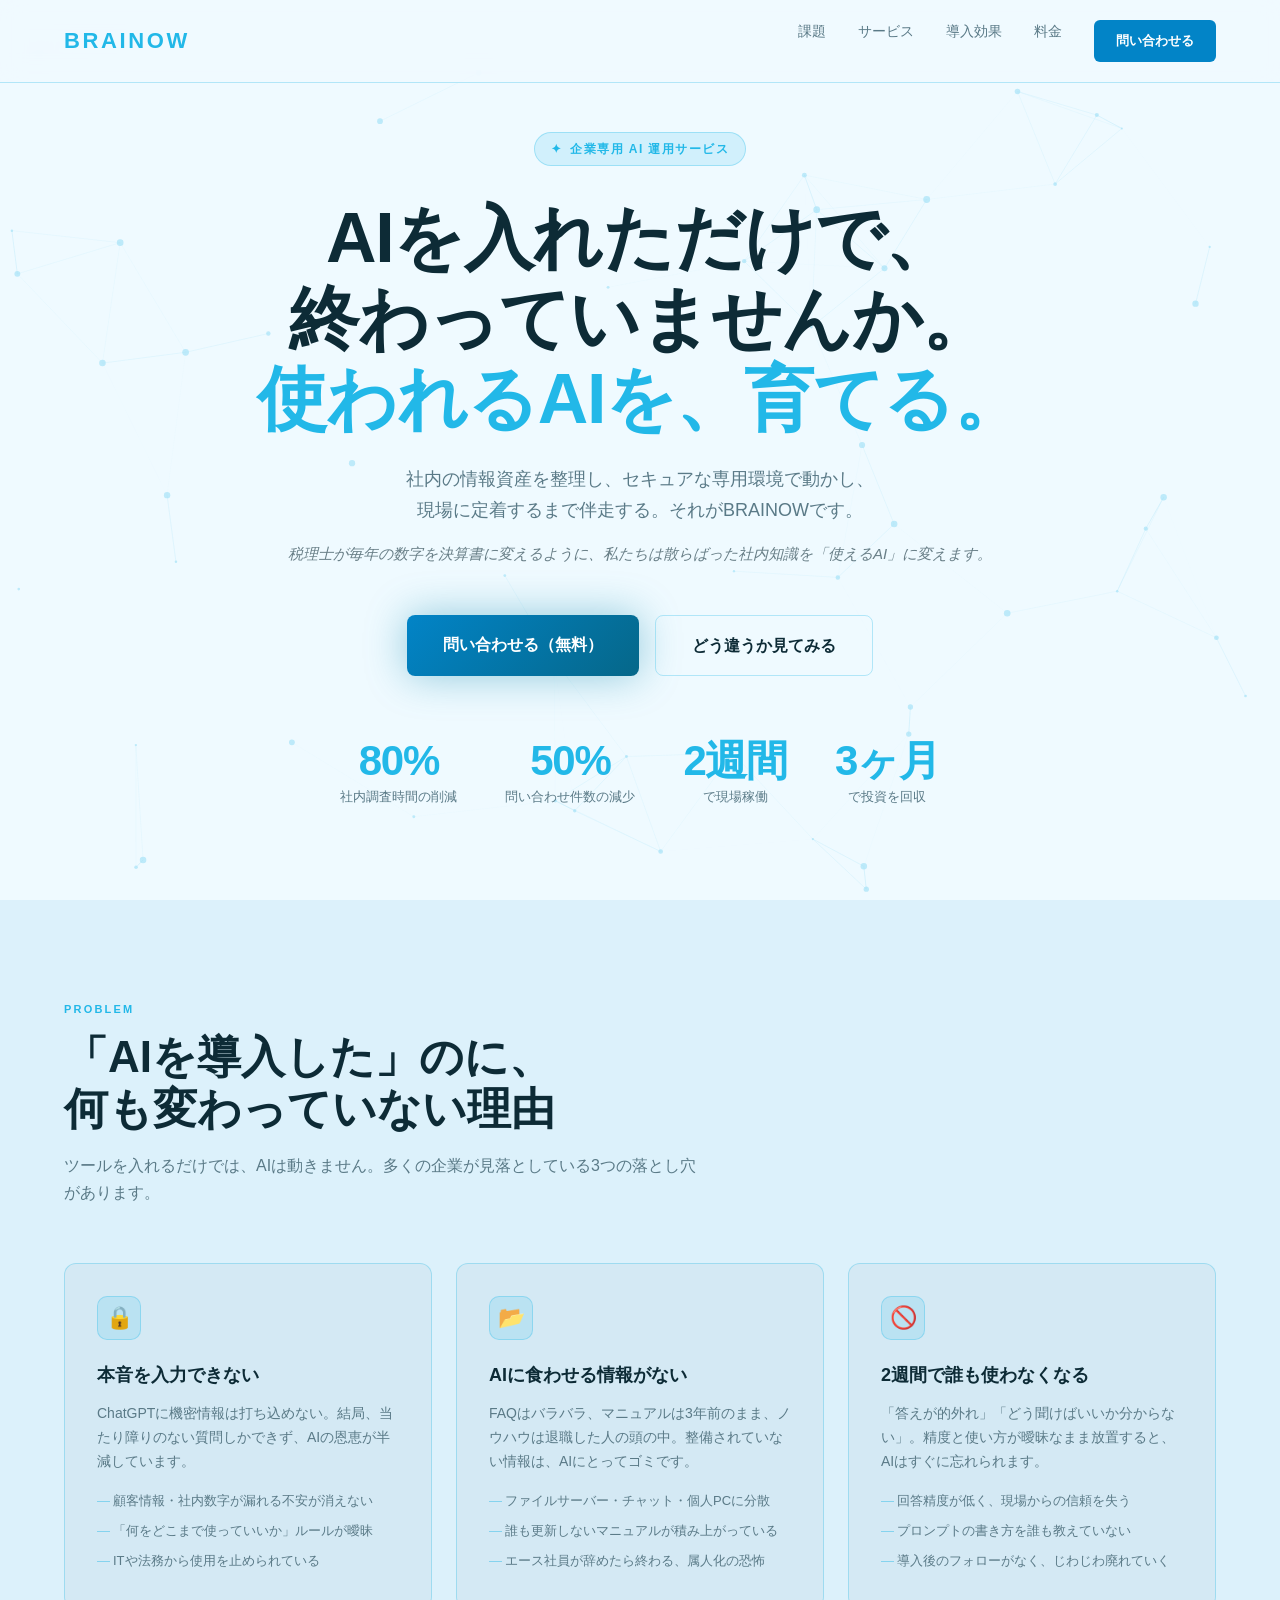
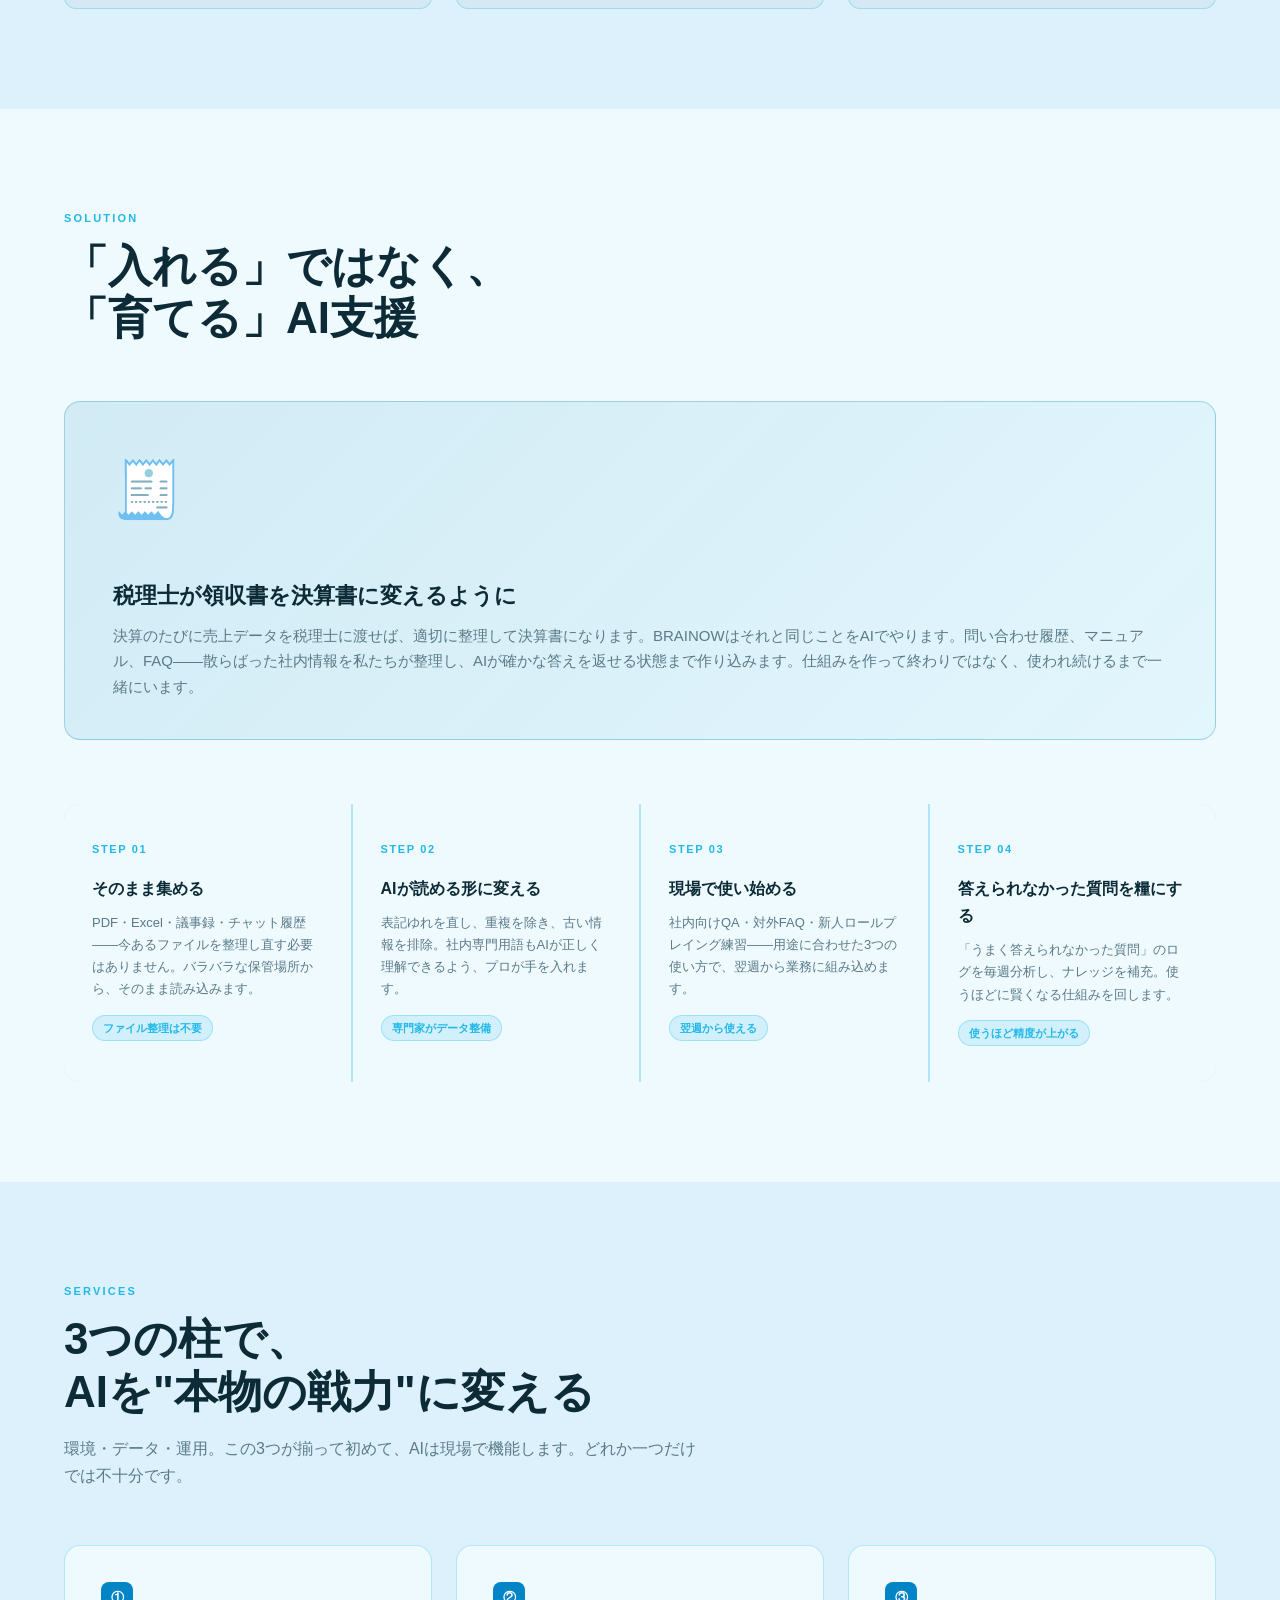
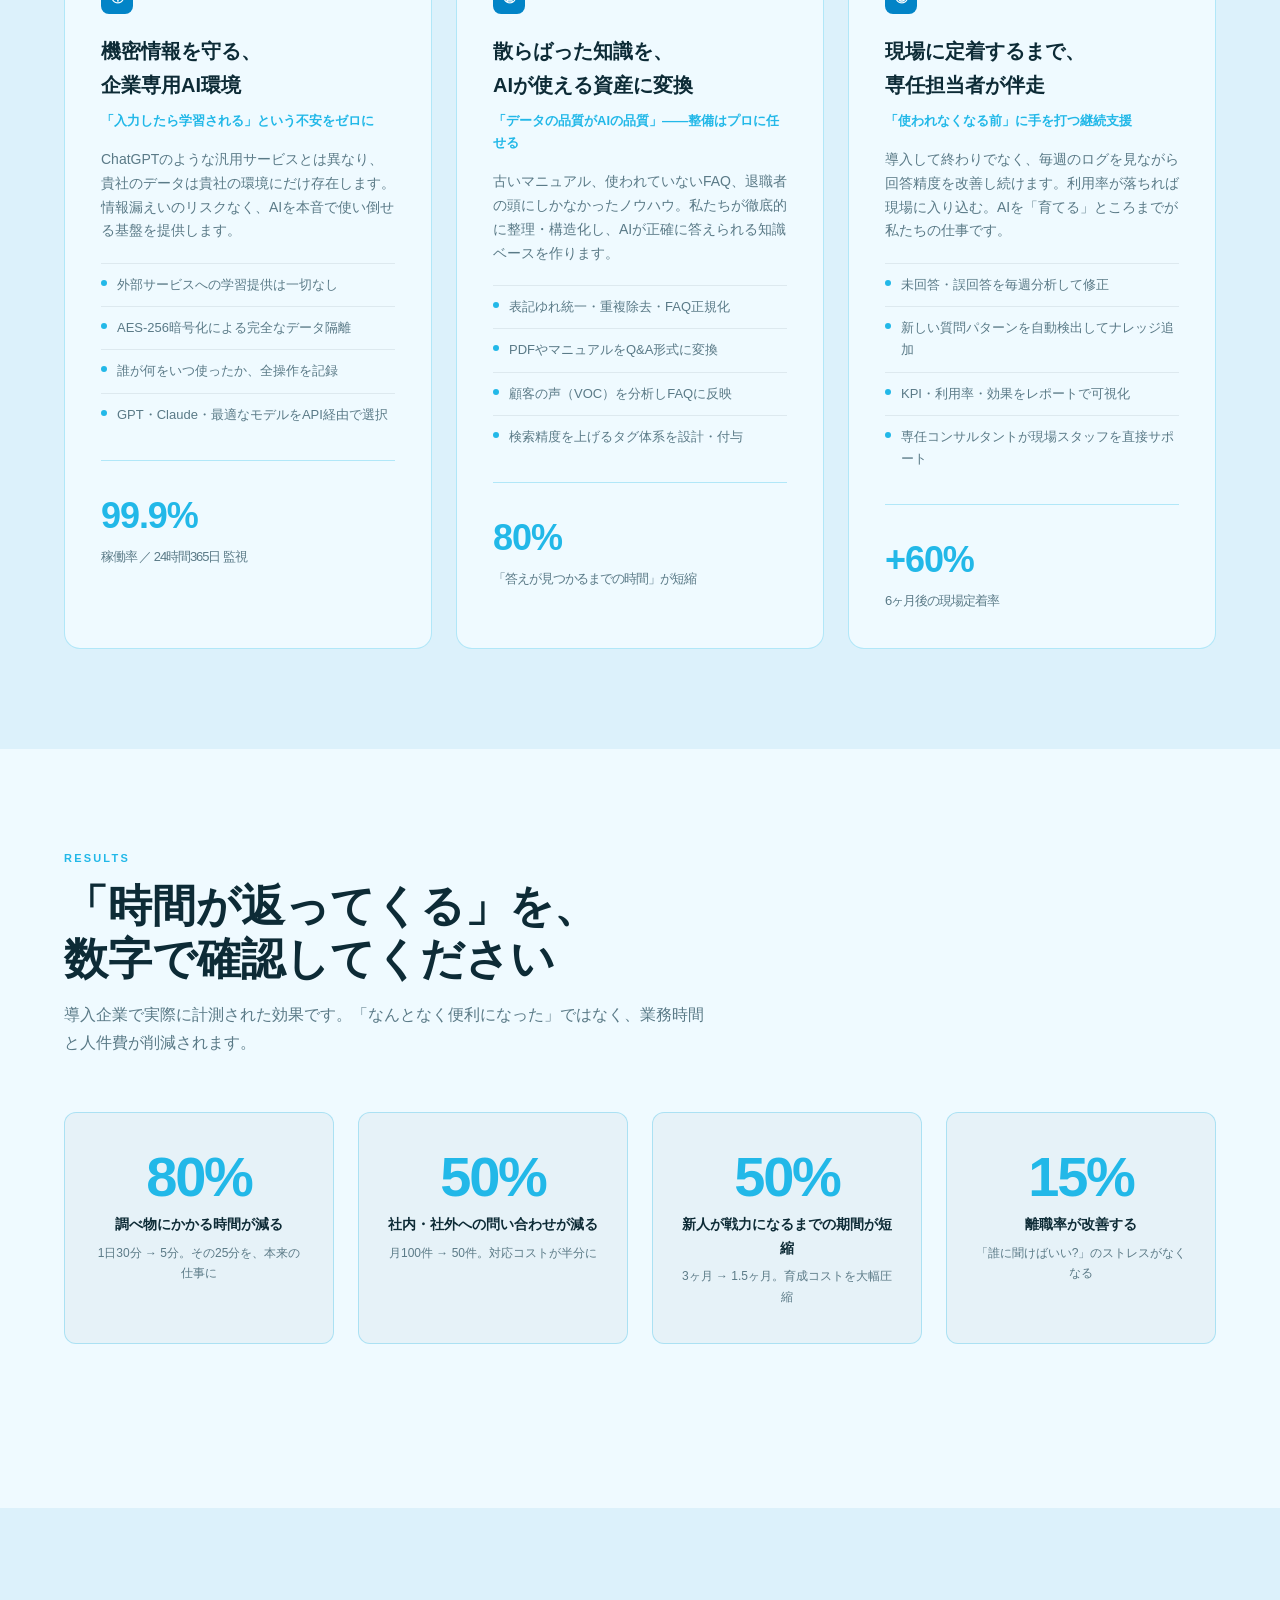
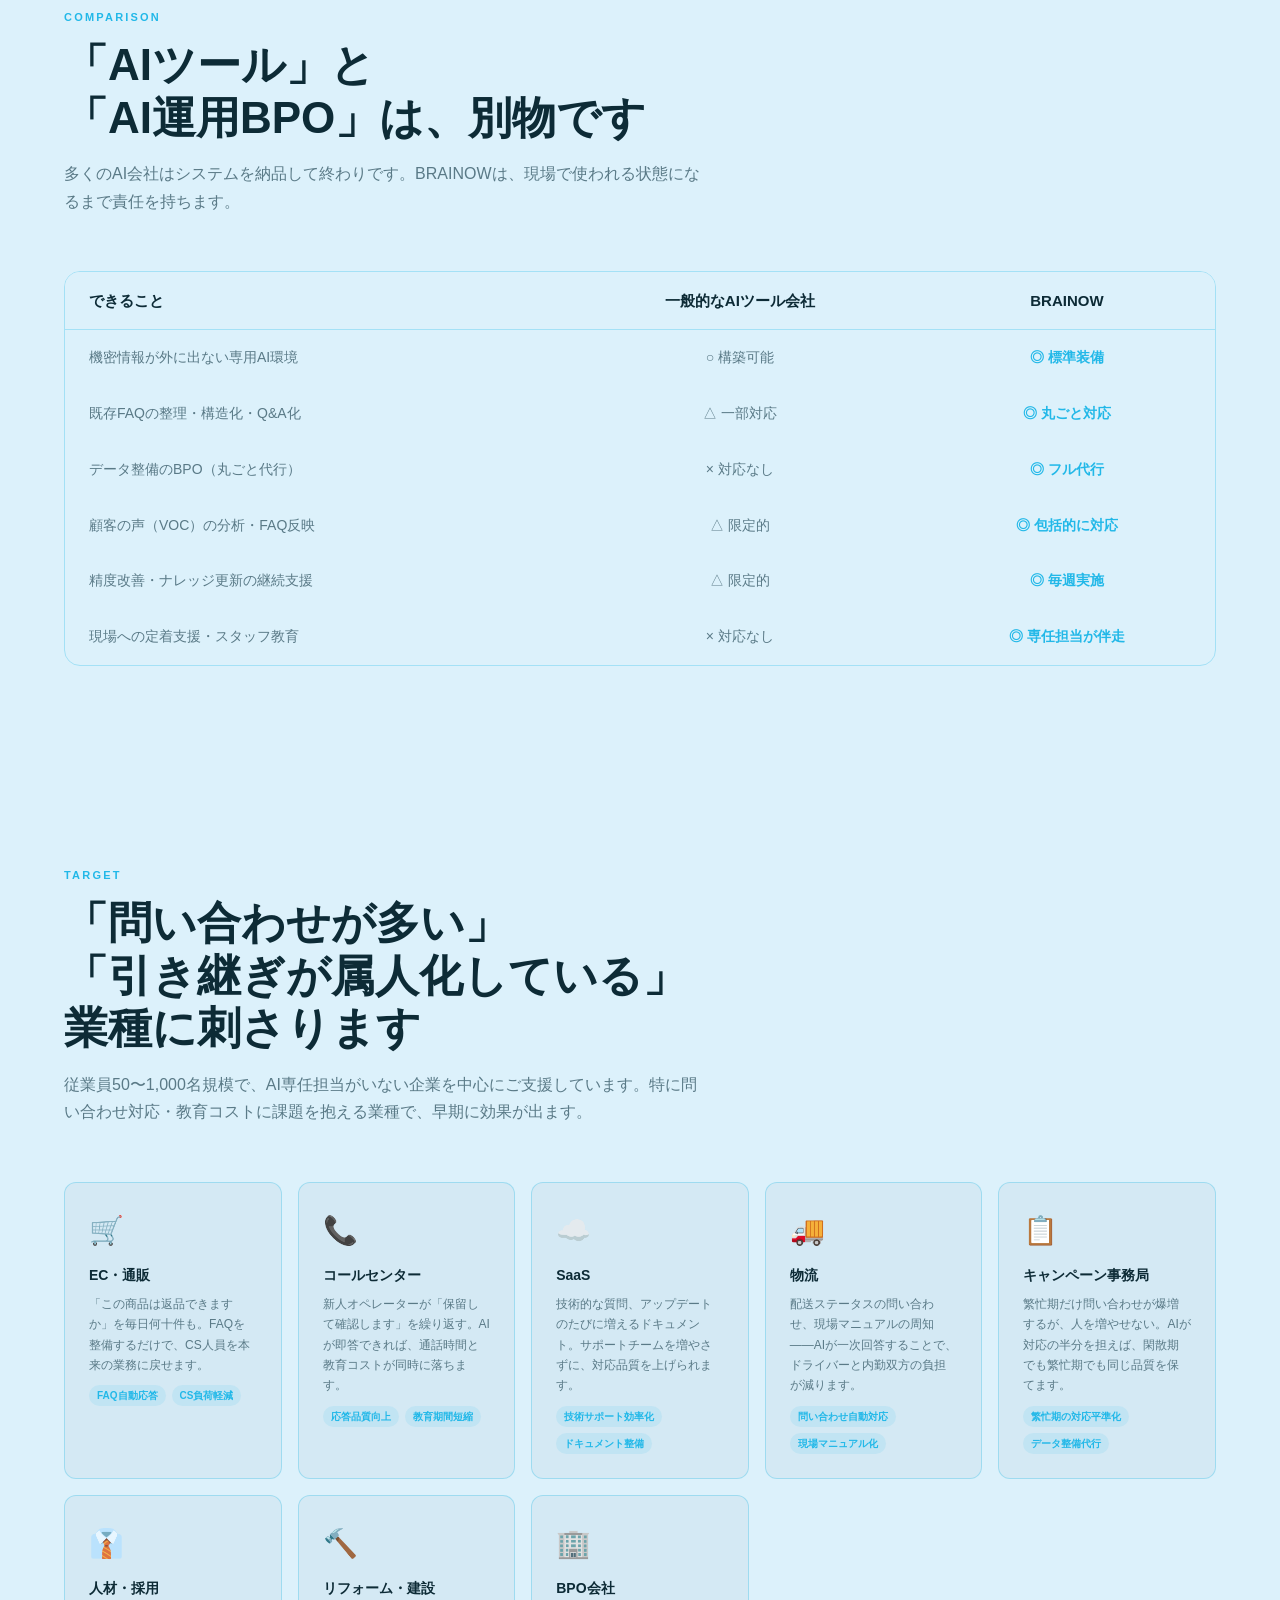
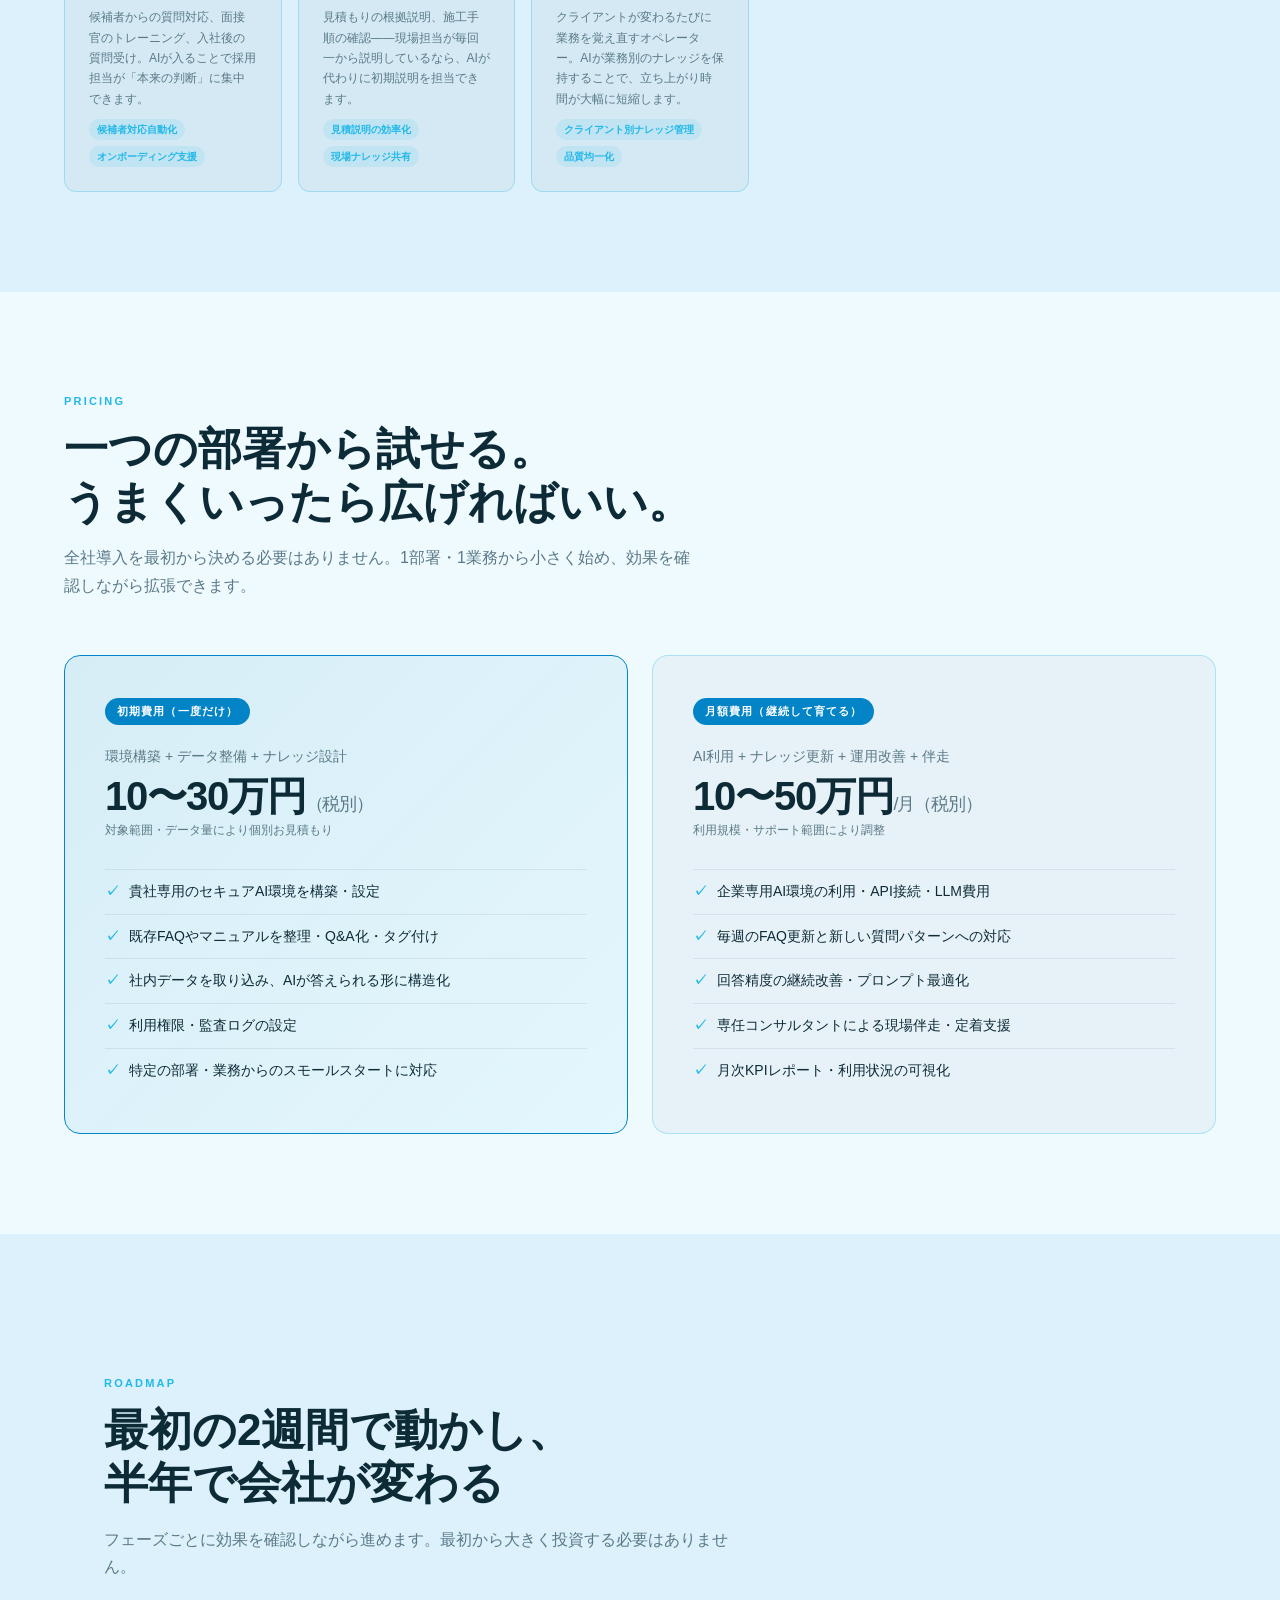
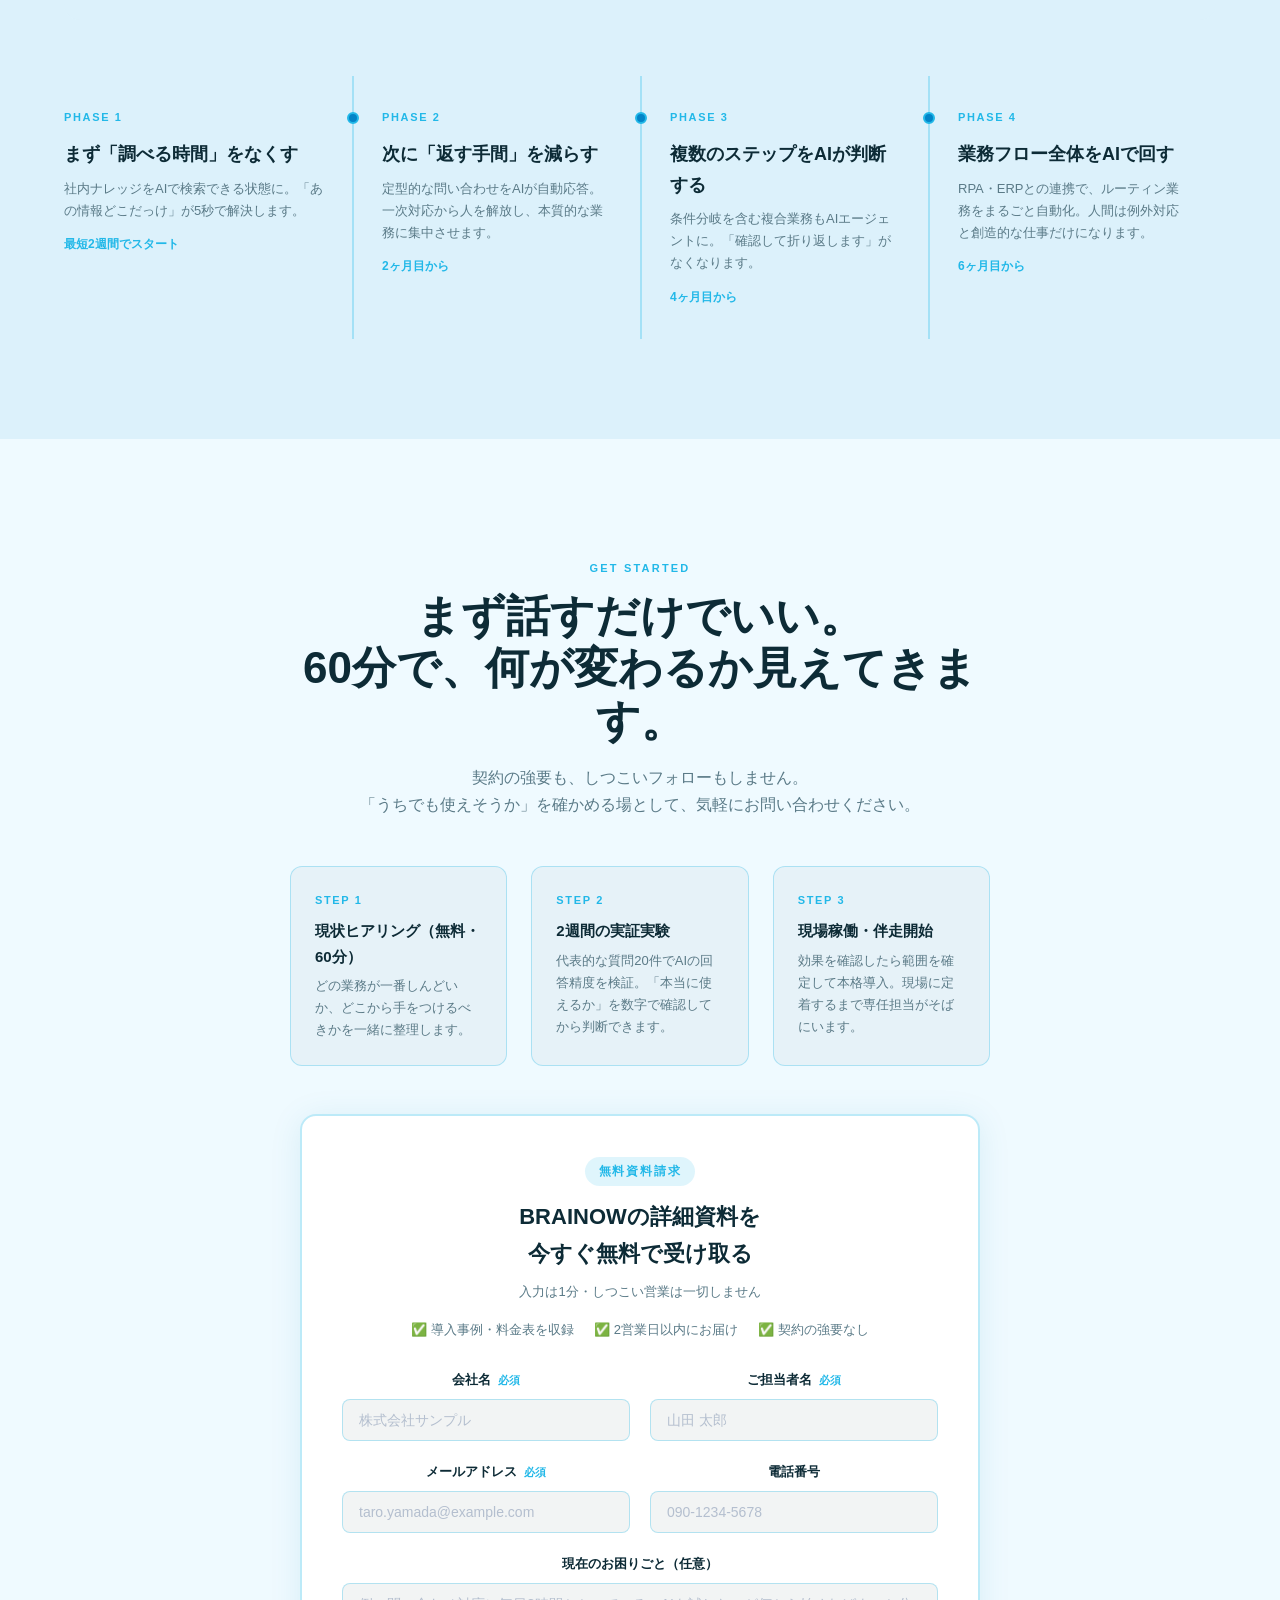
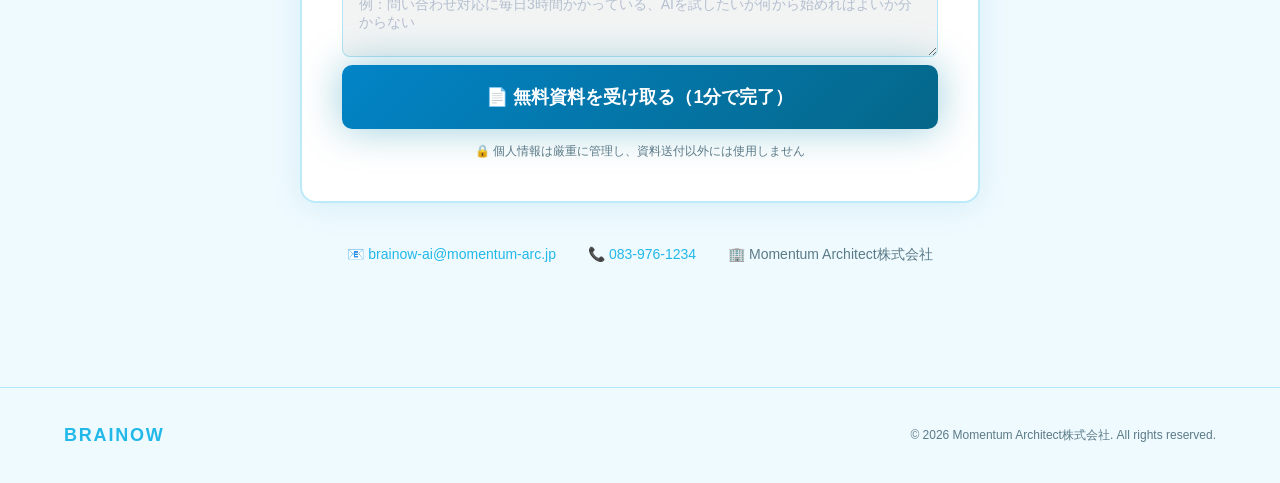
==== commit 589c04b6: "Change background to light blue" ====
--- a/index.html
+++ b/index.html
@@ -53,8 +53,8 @@
   *, *::before, *::after { box-sizing: border-box; margin: 0; padding: 0; }
 
   :root {
-    --navy: #FFF0F5;
-    --navy-mid: #FCDDE9;
+    --navy: #EFFAFF;
+    --navy-mid: #DCF1FB;
     --blue: #0284C7;
     --cyan: #22B8E8;
     --cyan-dim: rgba(34,184,232,0.14);
@@ -94,7 +94,7 @@
     padding: 20px 5%;
     position: fixed;
     top: 0; left: 0; right: 0;
-    background: rgba(255,240,245,0.85);
+    background: rgba(240,250,255,0.85);
     backdrop-filter: blur(12px);
     border-bottom: 1px solid var(--card-border);
     z-index: 100;
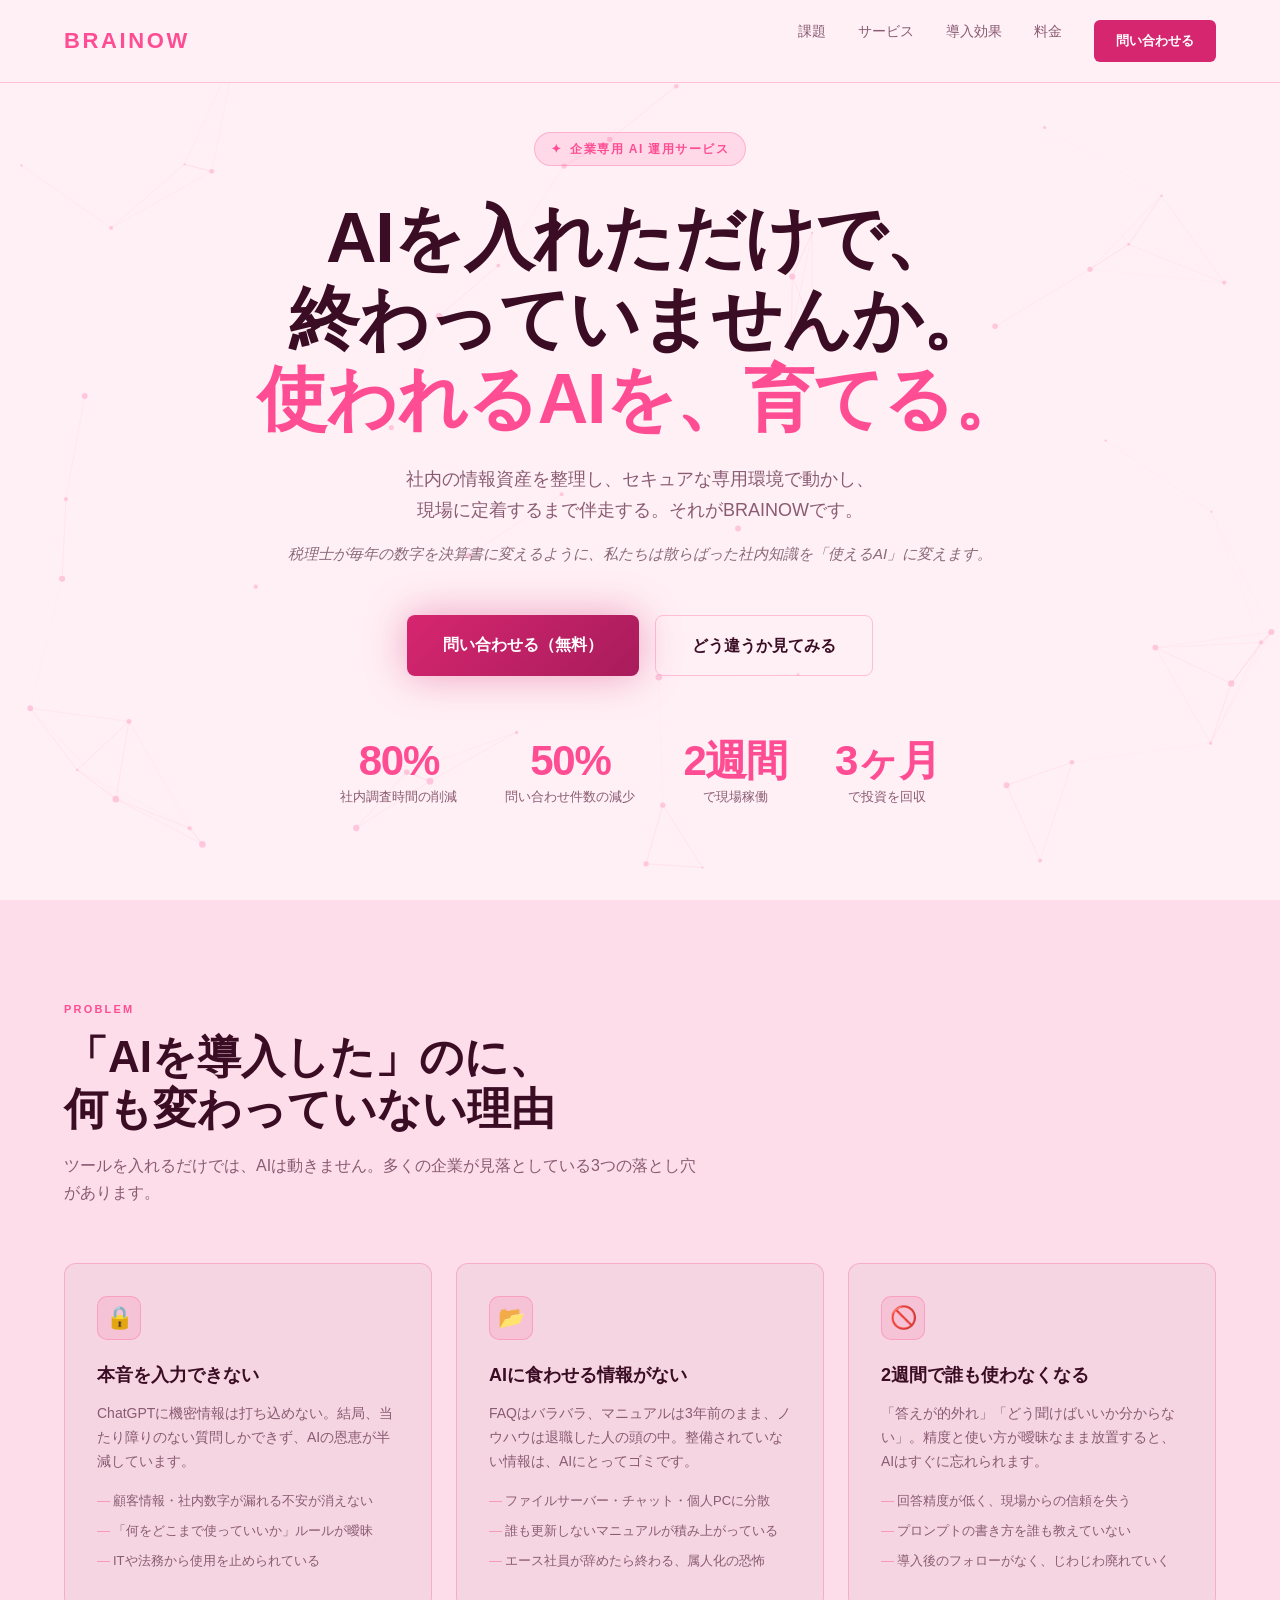
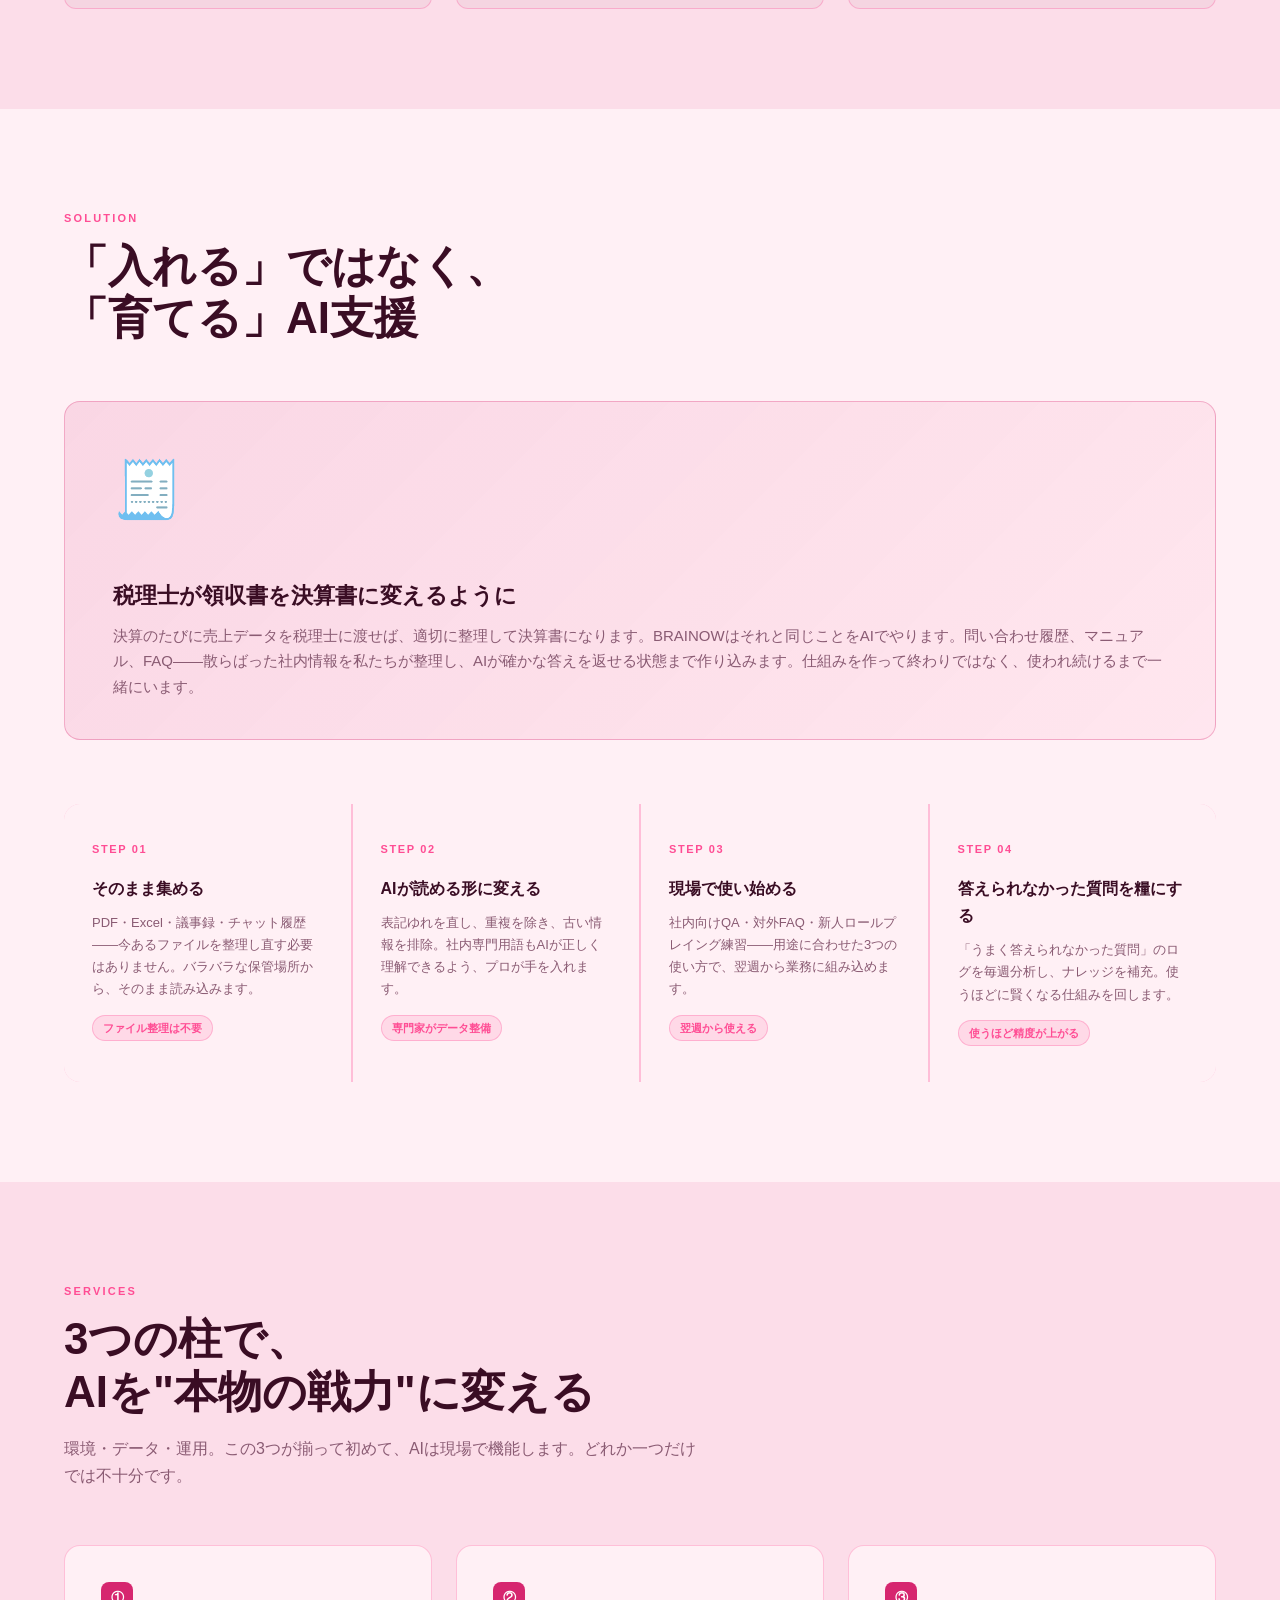
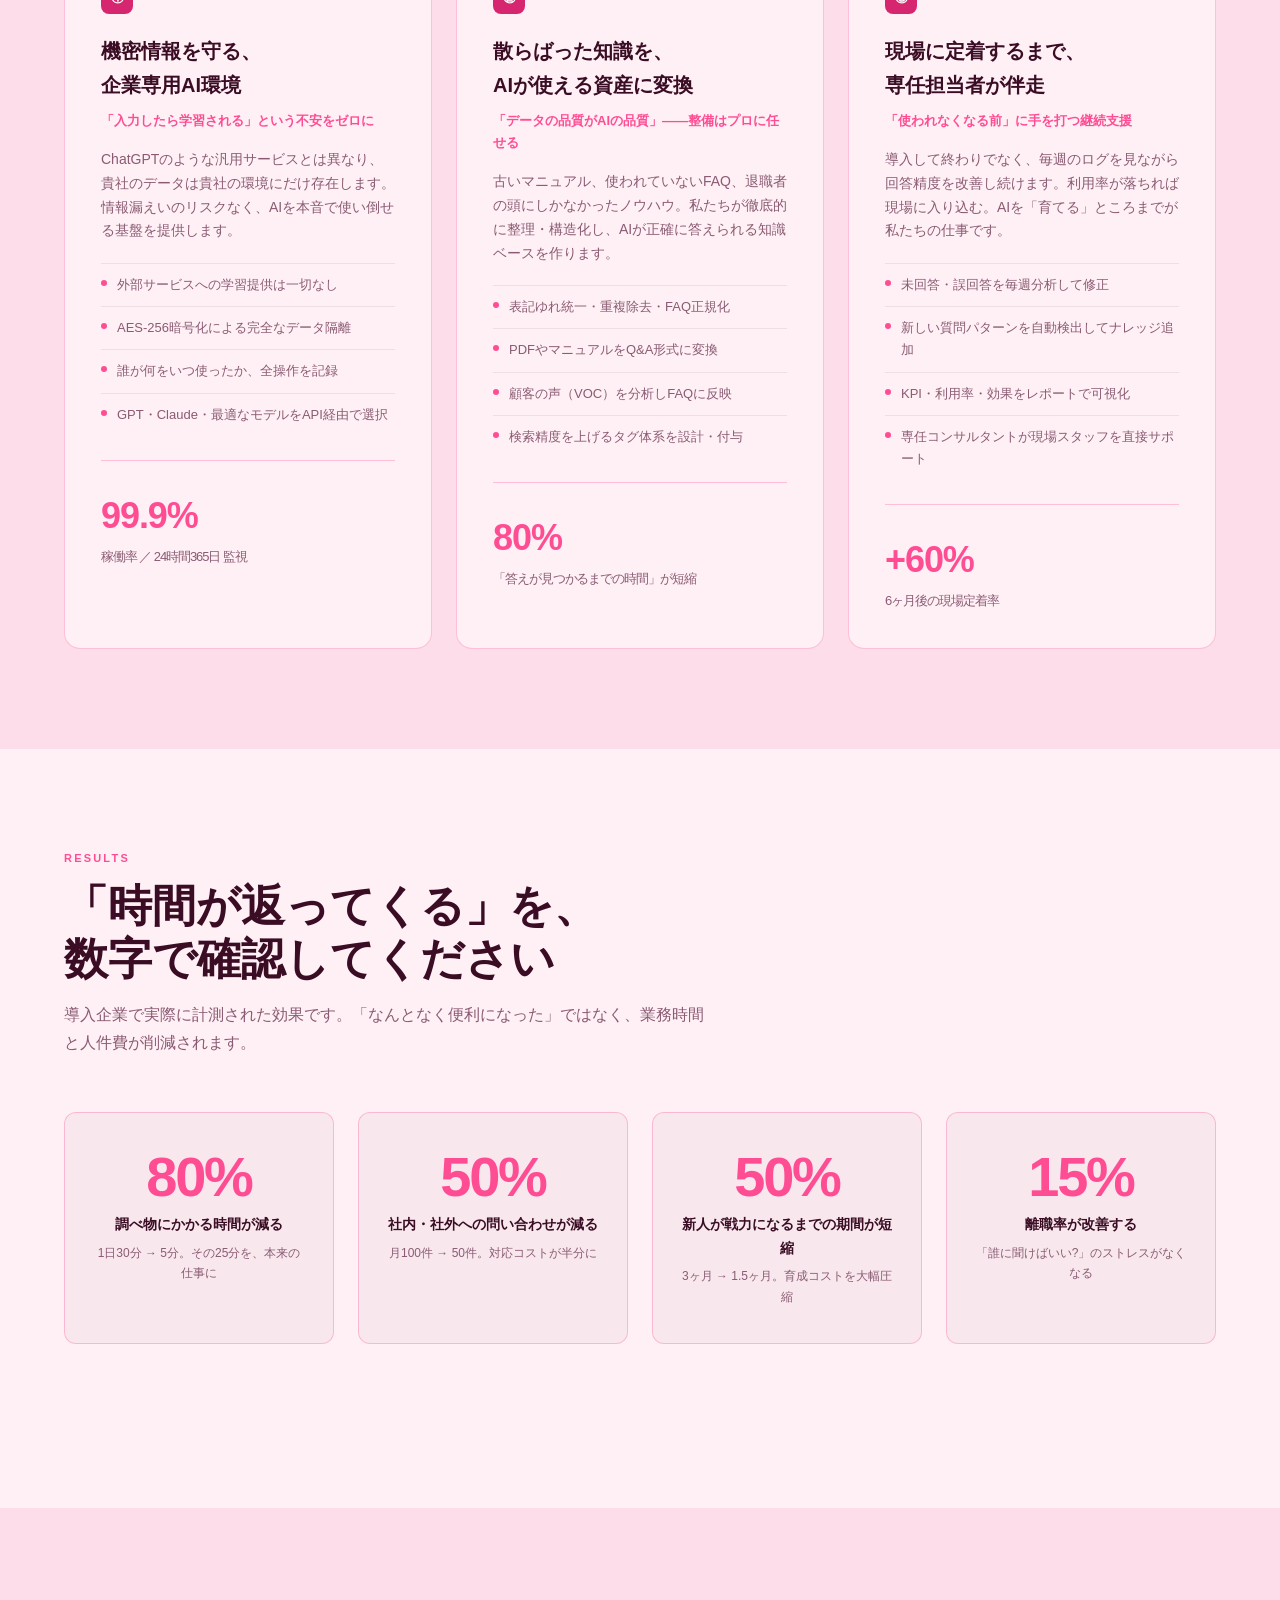
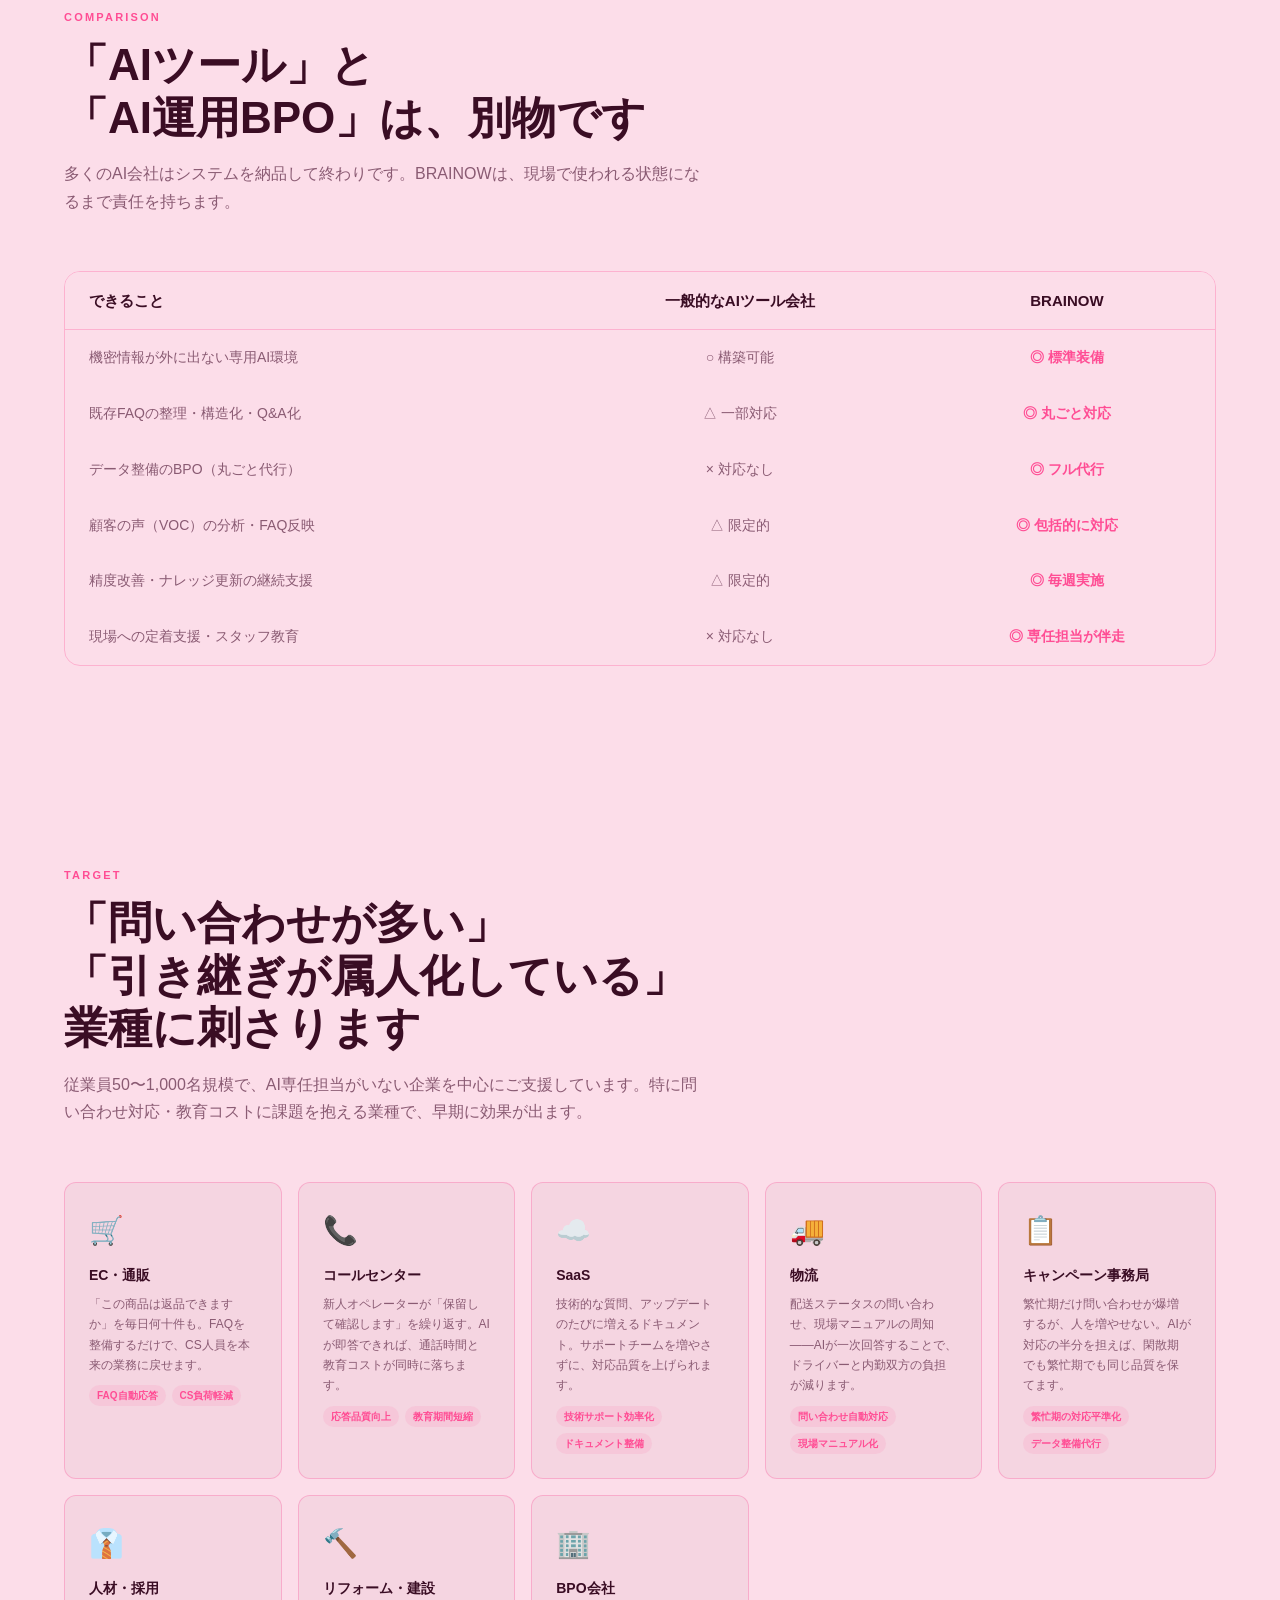
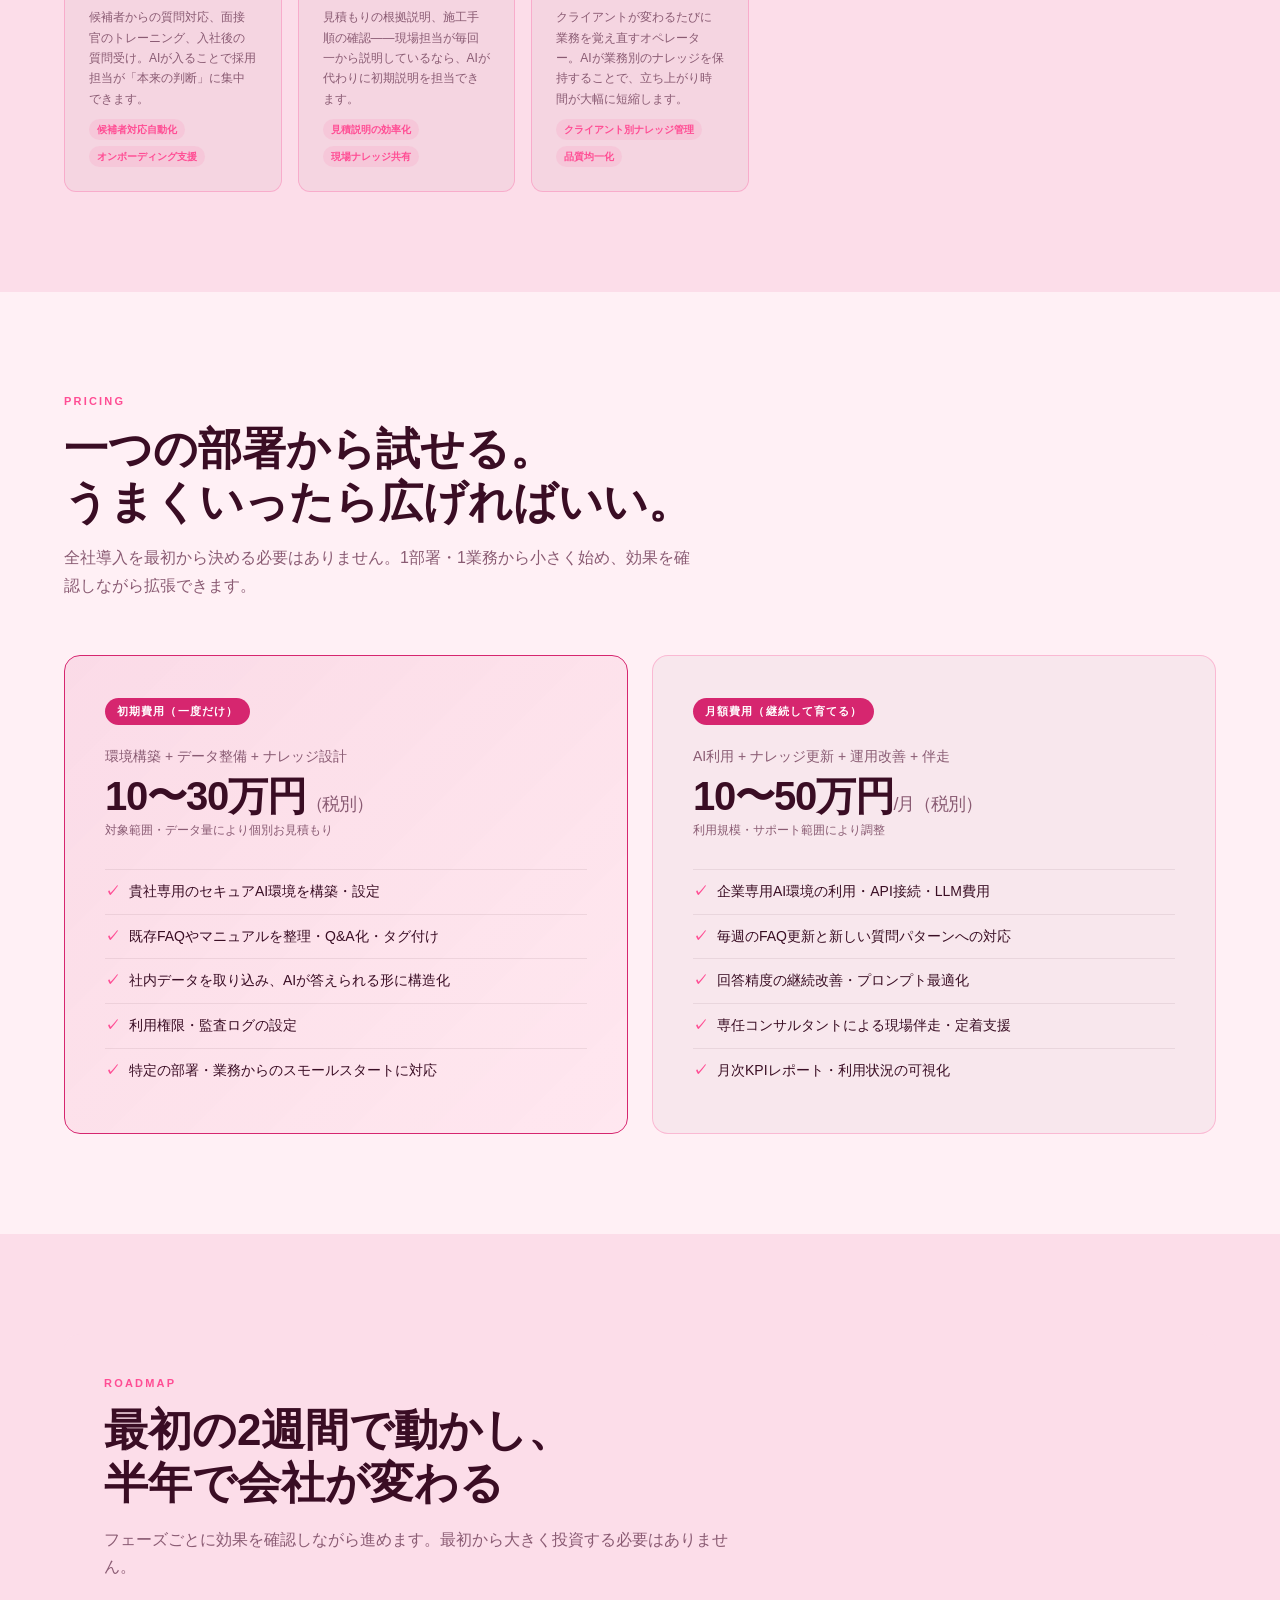
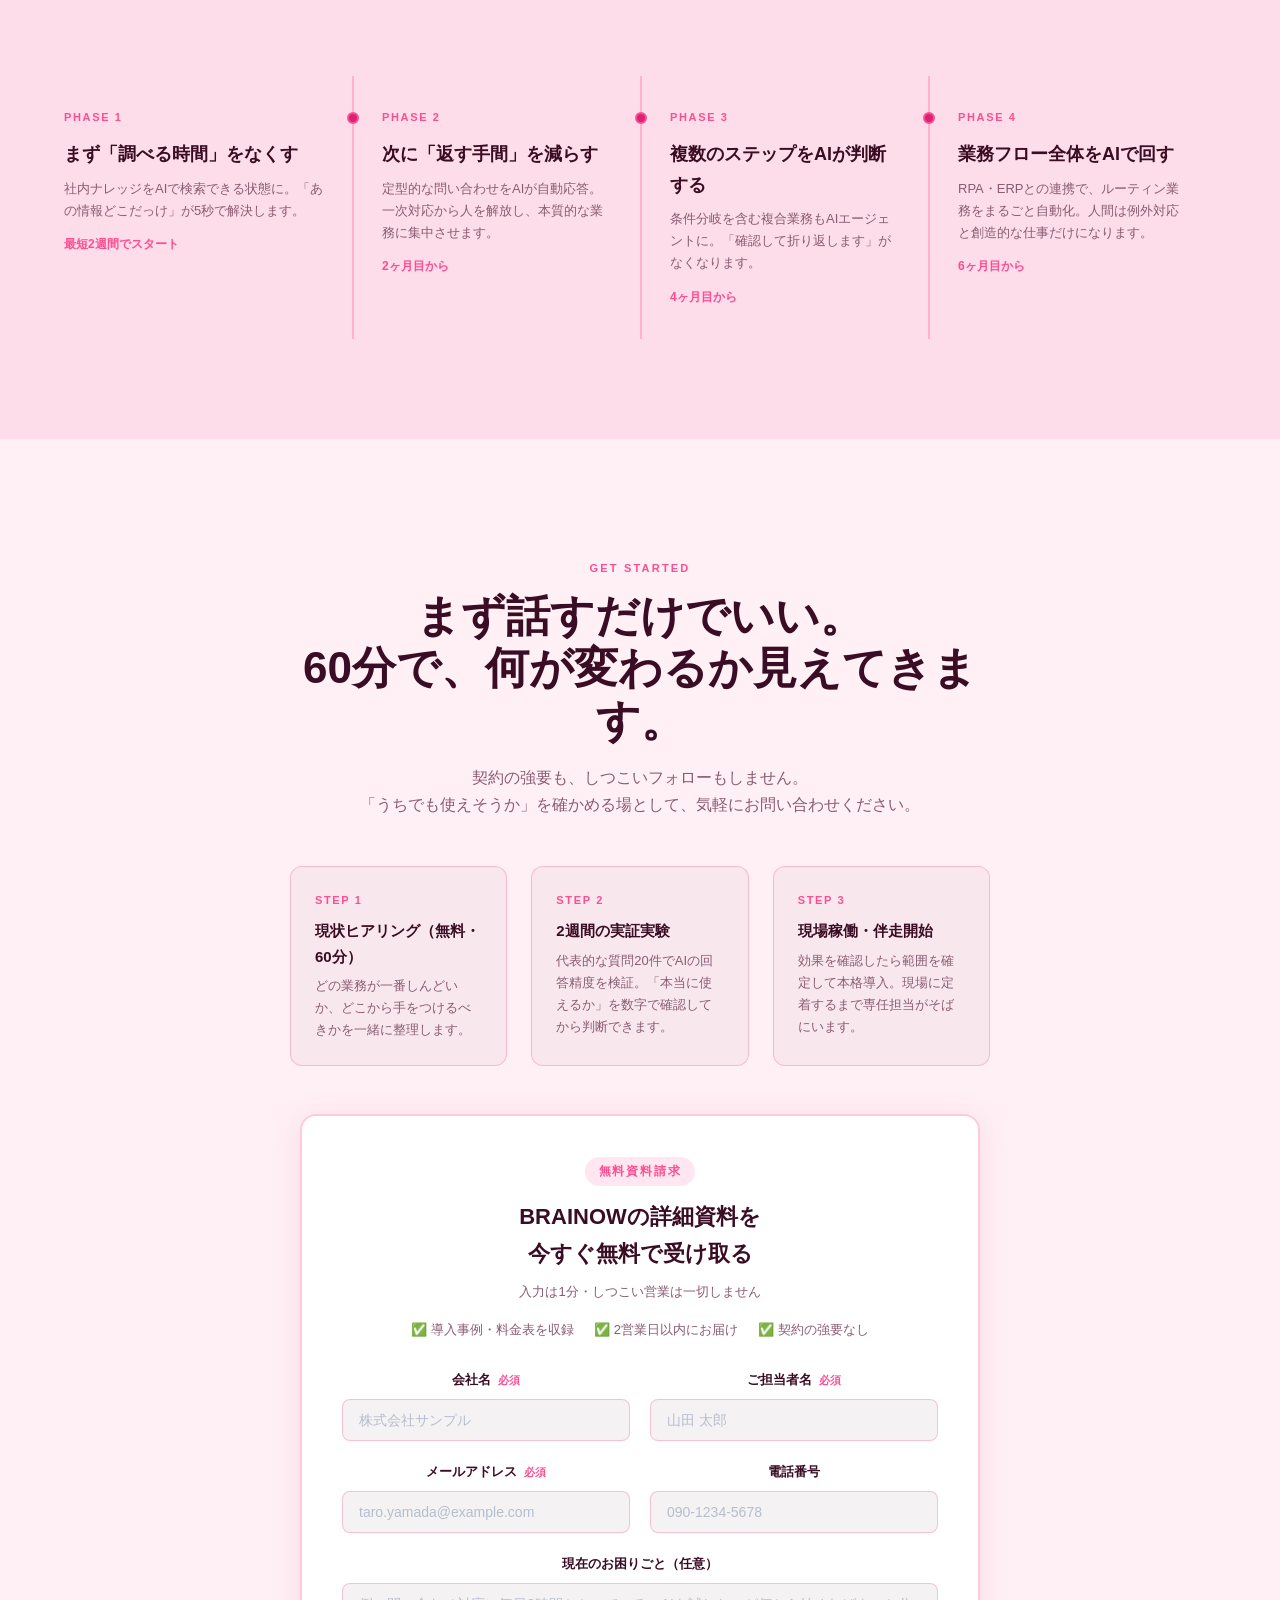
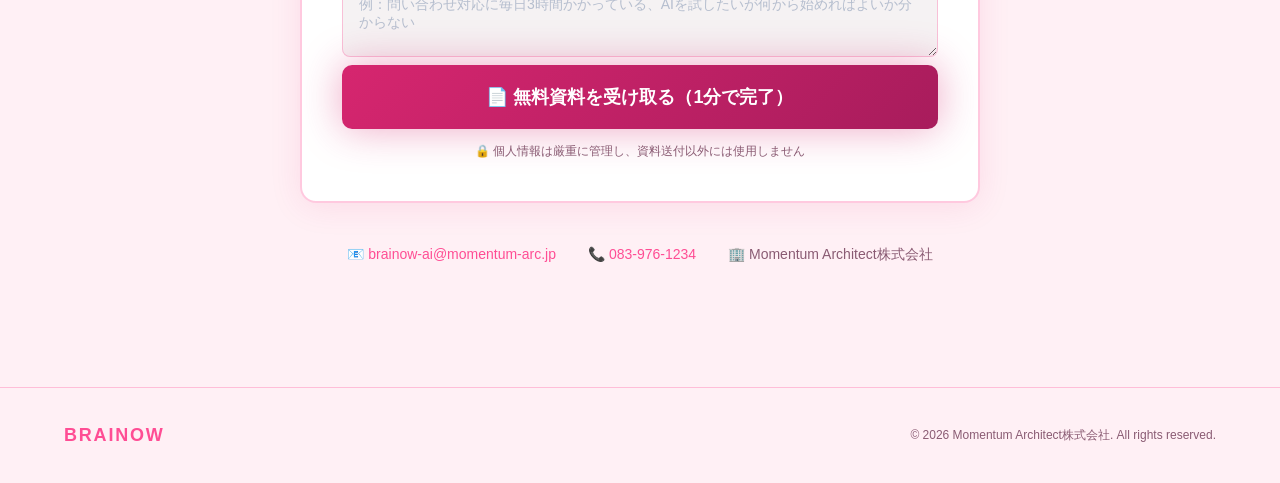
==== commit b1336a85: "Switch full theme to pink palette" ====
--- a/index.html
+++ b/index.html
@@ -53,15 +53,15 @@
   *, *::before, *::after { box-sizing: border-box; margin: 0; padding: 0; }
 
   :root {
-    --navy: #EFFAFF;
-    --navy-mid: #DCF1FB;
-    --blue: #0284C7;
-    --cyan: #22B8E8;
-    --cyan-dim: rgba(34,184,232,0.14);
-    --white: #0D2B36;
-    --gray: #5A7A87;
-    --card-bg: rgba(13,43,54,0.035);
-    --card-border: rgba(34,184,232,0.3);
+    --navy: #FFF0F5;
+    --navy-mid: #FCDDE9;
+    --blue: #D6266F;
+    --cyan: #FF4D94;
+    --cyan-dim: rgba(255,77,148,0.14);
+    --white: #3A0D24;
+    --gray: #8A5B73;
+    --card-bg: rgba(58,13,36,0.035);
+    --card-border: rgba(255,77,148,0.3);
   }
 
   html { scroll-behavior: smooth; }
@@ -94,7 +94,7 @@
     padding: 20px 5%;
     position: fixed;
     top: 0; left: 0; right: 0;
-    background: rgba(240,250,255,0.85);
+    background: rgba(255,240,245,0.85);
     backdrop-filter: blur(12px);
     border-bottom: 1px solid var(--card-border);
     z-index: 100;
@@ -125,7 +125,7 @@
     font-size: 13px !important;
     transition: background 0.2s !important;
   }
-  .nav-cta:hover { background: #0EA5C7 !important; color: #fff !important; }
+  .nav-cta:hover { background: #C21F72 !important; color: #fff !important; }
 
   /* ── Hero ── */
   #hero {
@@ -174,7 +174,7 @@
 
   .hero-metaphor {
     font-size: 15px;
-    color: rgba(13,43,54,0.6);
+    color: rgba(58,13,36,0.6);
     margin-bottom: 48px;
     font-style: italic;
   }
@@ -188,7 +188,7 @@
   }
 
   .btn-primary {
-    background: linear-gradient(135deg, var(--blue), #056789);
+    background: linear-gradient(135deg, var(--blue), #A81C5C);
     color: #fff;
     padding: 16px 36px;
     border-radius: 8px;
@@ -196,9 +196,9 @@
     font-weight: 700;
     font-size: 16px;
     transition: transform 0.2s, box-shadow 0.2s;
-    box-shadow: 0 0 40px rgba(2,132,167,0.4);
-  }
-  .btn-primary:hover { transform: translateY(-2px); box-shadow: 0 8px 50px rgba(2,132,167,0.5); }
+    box-shadow: 0 0 40px rgba(214,38,111,0.4);
+  }
+  .btn-primary:hover { transform: translateY(-2px); box-shadow: 0 8px 50px rgba(214,38,111,0.5); }
 
   .btn-secondary {
     background: transparent;
@@ -273,7 +273,7 @@
     padding: 32px;
     transition: border-color 0.3s, transform 0.3s;
   }
-  .pain-card:hover { border-color: rgba(34,184,232,0.4); transform: translateY(-4px); }
+  .pain-card:hover { border-color: rgba(255,77,148,0.4); transform: translateY(-4px); }
 
   .pain-icon {
     width: 44px; height: 44px;
@@ -300,15 +300,15 @@
     content: '—';
     position: absolute;
     left: 0;
-    color: rgba(34,184,232,0.5);
+    color: rgba(255,77,148,0.5);
   }
 
   /* ── Solution / Steps ── */
   #solution { }
 
   .solution-metaphor {
-    background: linear-gradient(135deg, rgba(2,132,167,0.12), rgba(34,184,232,0.06));
-    border: 1px solid rgba(2,132,167,0.3);
+    background: linear-gradient(135deg, rgba(214,38,111,0.12), rgba(255,77,148,0.06));
+    border: 1px solid rgba(214,38,111,0.3);
     border-radius: 16px;
     padding: 40px 48px;
     margin-bottom: 64px;
@@ -399,7 +399,7 @@
     align-items: flex-start;
     gap: 10px;
     padding: 10px 0;
-    border-top: 1px solid rgba(13,43,54,0.08);
+    border-top: 1px solid rgba(58,13,36,0.08);
     font-size: 13px;
   }
   .service-feature .dot {
@@ -479,10 +479,10 @@
   .compare-table thead th:first-child { text-align: left; }
   .compare-table td:first-child { text-align: left; color: var(--gray); }
 
-  .compare-table tbody tr { border-bottom: 1px solid rgba(13,43,54,0.05); }
+  .compare-table tbody tr { border-bottom: 1px solid rgba(58,13,36,0.05); }
   .compare-table tbody tr:last-child td { border-bottom: none; }
 
-  .compare-table tbody tr:hover td { background: rgba(34,184,232,0.03); }
+  .compare-table tbody tr:hover td { background: rgba(255,77,148,0.03); }
 
   .col-brainow { color: var(--cyan); font-weight: 800; font-size: 15px; }
   .col-other { color: var(--gray); }
@@ -505,7 +505,7 @@
   }
   .pricing-card.featured {
     border-color: var(--blue);
-    background: linear-gradient(135deg, rgba(2,132,167,0.1), rgba(34,184,232,0.05));
+    background: linear-gradient(135deg, rgba(214,38,111,0.1), rgba(255,77,148,0.05));
   }
   .pricing-card:hover { border-color: var(--cyan); }
 
@@ -538,7 +538,7 @@
   .pricing-items { list-style: none; }
   .pricing-items li {
     padding: 10px 0;
-    border-top: 1px solid rgba(13,43,54,0.08);
+    border-top: 1px solid rgba(58,13,36,0.08);
     font-size: 14px;
     display: flex;
     align-items: center;
@@ -669,7 +669,7 @@
 
   .form-field input,
   .form-field textarea {
-    background: rgba(13,43,54,0.05);
+    background: rgba(58,13,36,0.05);
     border: 1px solid var(--card-border);
     border-radius: 8px;
     padding: 12px 16px;
@@ -720,13 +720,13 @@
     padding: 24px;
     transition: border-color 0.3s, transform 0.3s;
   }
-  .target-card:hover { border-color: rgba(34,184,232,0.4); transform: translateY(-3px); }
+  .target-card:hover { border-color: rgba(255,77,148,0.4); transform: translateY(-3px); }
   .target-icon { font-size: 28px; margin-bottom: 10px; }
   .target-card h4 { font-size: 14px; font-weight: 800; margin-bottom: 6px; }
   .target-card p { font-size: 12px; color: var(--gray); }
   .target-tags { display: flex; gap: 6px; flex-wrap: wrap; margin-top: 10px; }
   .target-tag {
-    background: rgba(34,184,232,0.1);
+    background: rgba(255,77,148,0.1);
     color: var(--cyan);
     font-size: 10px;
     font-weight: 600;
@@ -1175,7 +1175,7 @@
       </div>
     </div>
     <!-- 資料請求フォーム -->
-    <div style="background:#fff; border-radius:16px; padding:40px; max-width:680px; margin:0 auto 40px; box-shadow:0 4px 32px rgba(2,132,167,0.10); border:2px solid var(--card-border);">
+    <div style="background:#fff; border-radius:16px; padding:40px; max-width:680px; margin:0 auto 40px; box-shadow:0 4px 32px rgba(214,38,111,0.10); border:2px solid var(--card-border);">
       <div style="text-align:center; margin-bottom:28px;">
         <div style="display:inline-block; background:var(--cyan-dim); color:var(--cyan); font-size:12px; font-weight:700; letter-spacing:0.15em; padding:4px 14px; border-radius:100px; margin-bottom:12px;">無料資料請求</div>
         <h3 style="font-size:22px; font-weight:900; color:var(--white); margin-bottom:8px;">BRAINOWの詳細資料を<br>今すぐ無料で受け取る</h3>
@@ -1309,7 +1309,7 @@
         ctx.beginPath();
         ctx.moveTo(nodes[i].x, nodes[i].y);
         ctx.lineTo(nodes[j].x, nodes[j].y);
-        ctx.strokeStyle = `rgba(34, 184, 232, ${alpha})`;
+        ctx.strokeStyle = `rgba(255, 77, 148, ${alpha})`;
         ctx.lineWidth = 0.8;
         ctx.stroke();
       }
@@ -1320,7 +1320,7 @@
   nodes.forEach(n => {
     ctx.beginPath();
     ctx.arc(n.x, n.y, n.r, 0, Math.PI * 2);
-    ctx.fillStyle = 'rgba(34, 184, 232, 0.7)';
+    ctx.fillStyle = 'rgba(255, 77, 148, 0.7)';
     ctx.fill();
   });
 
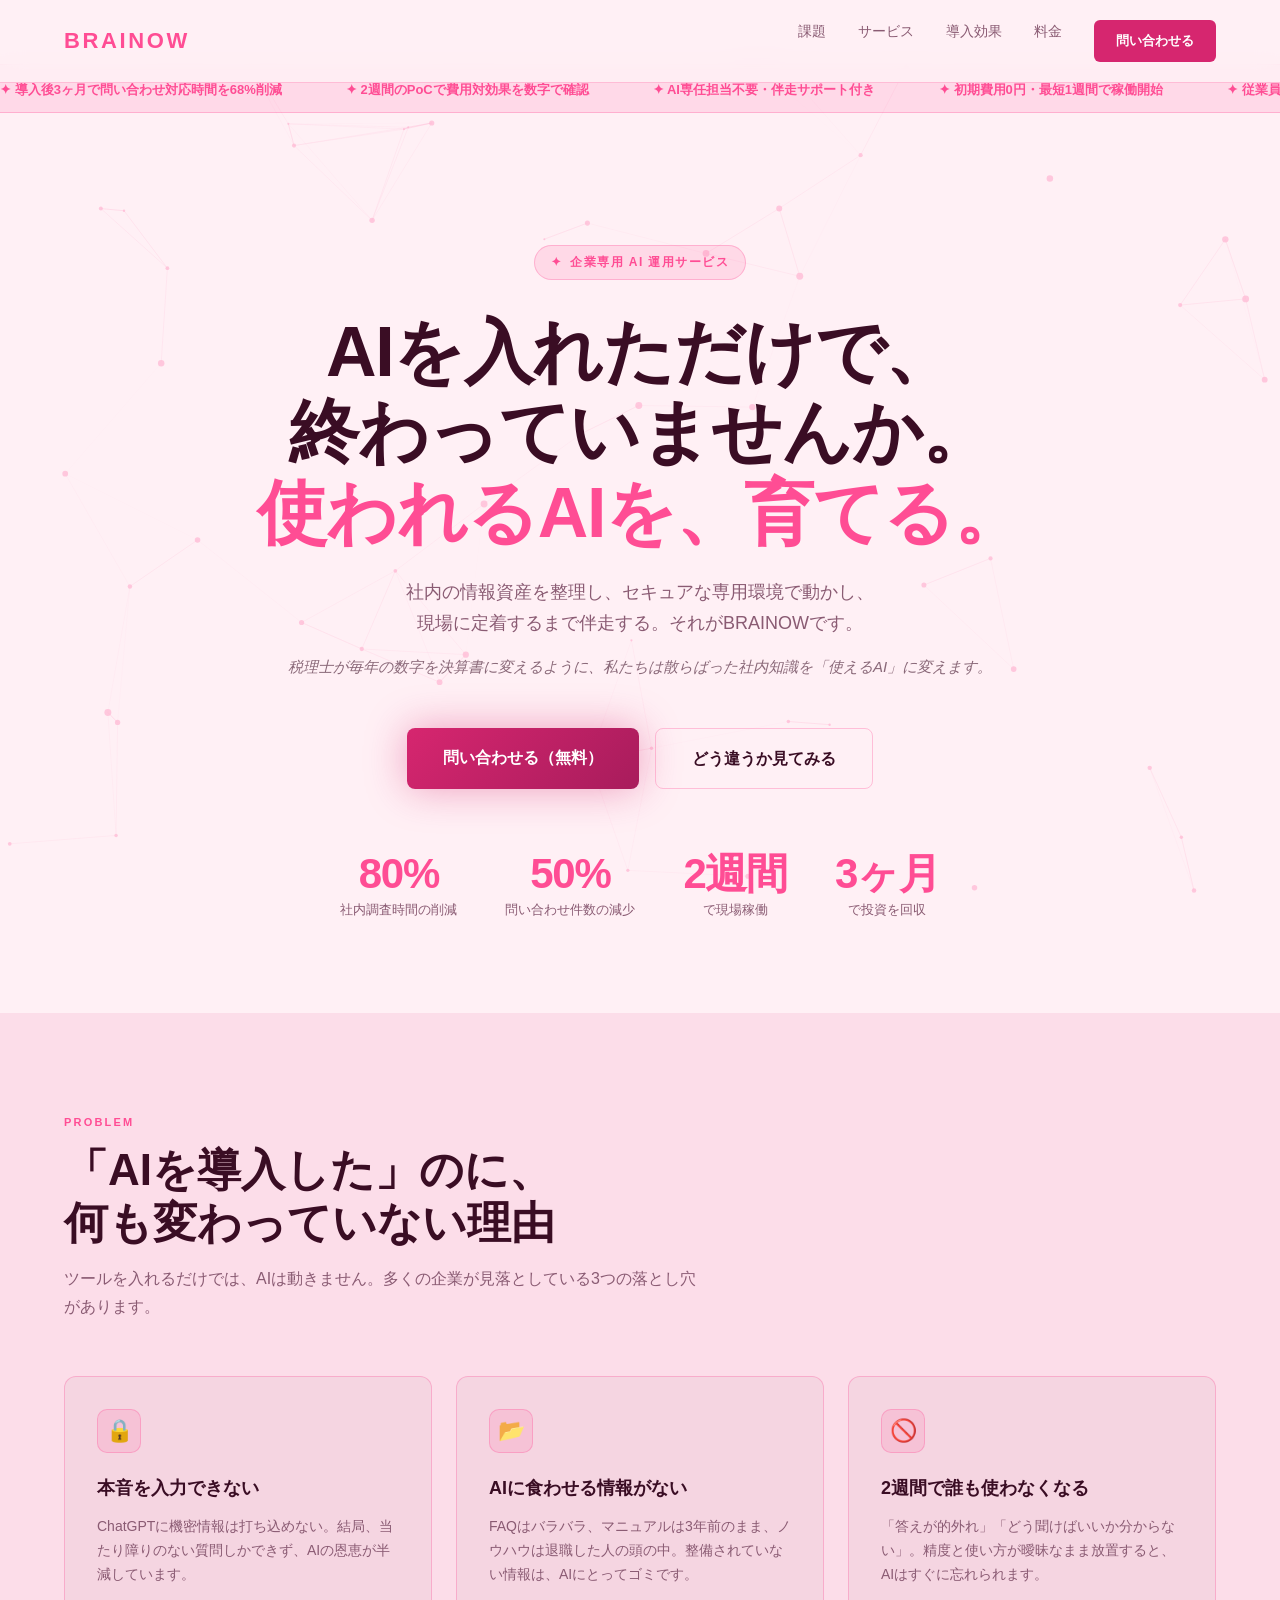
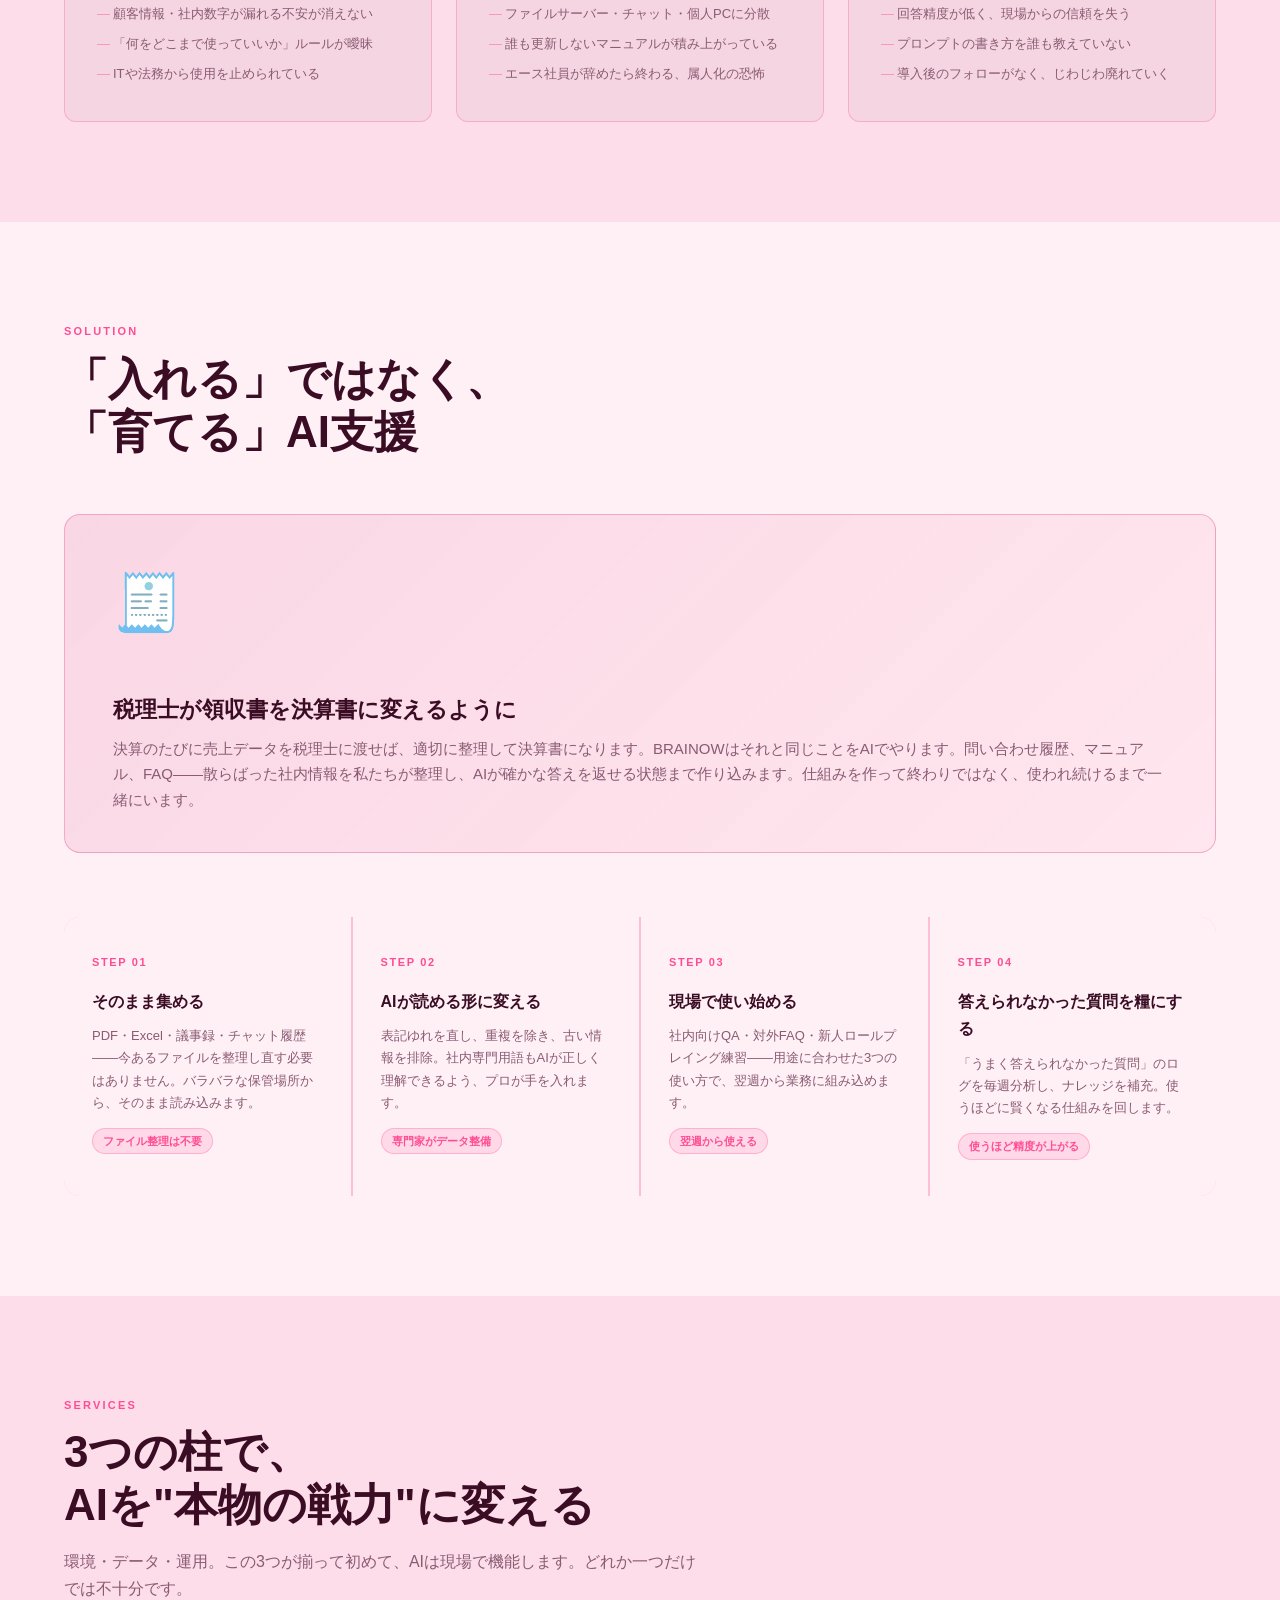
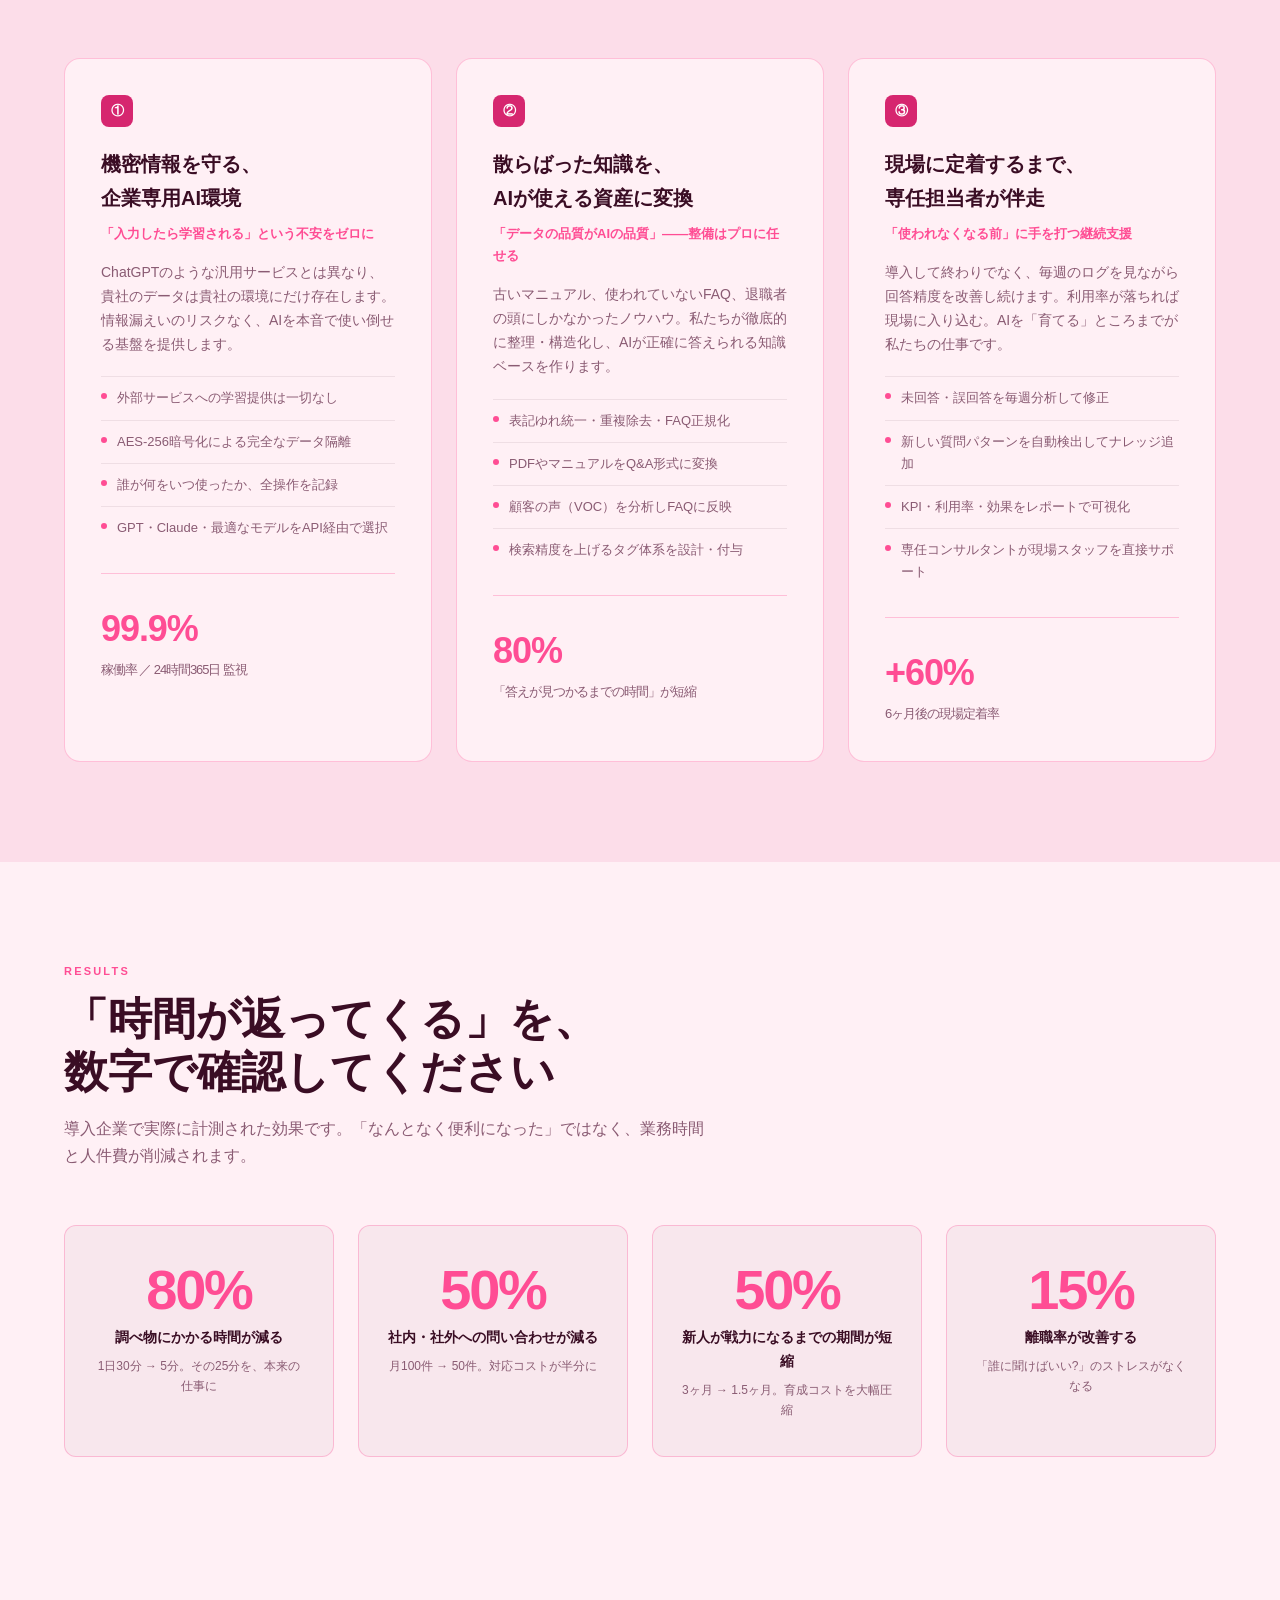
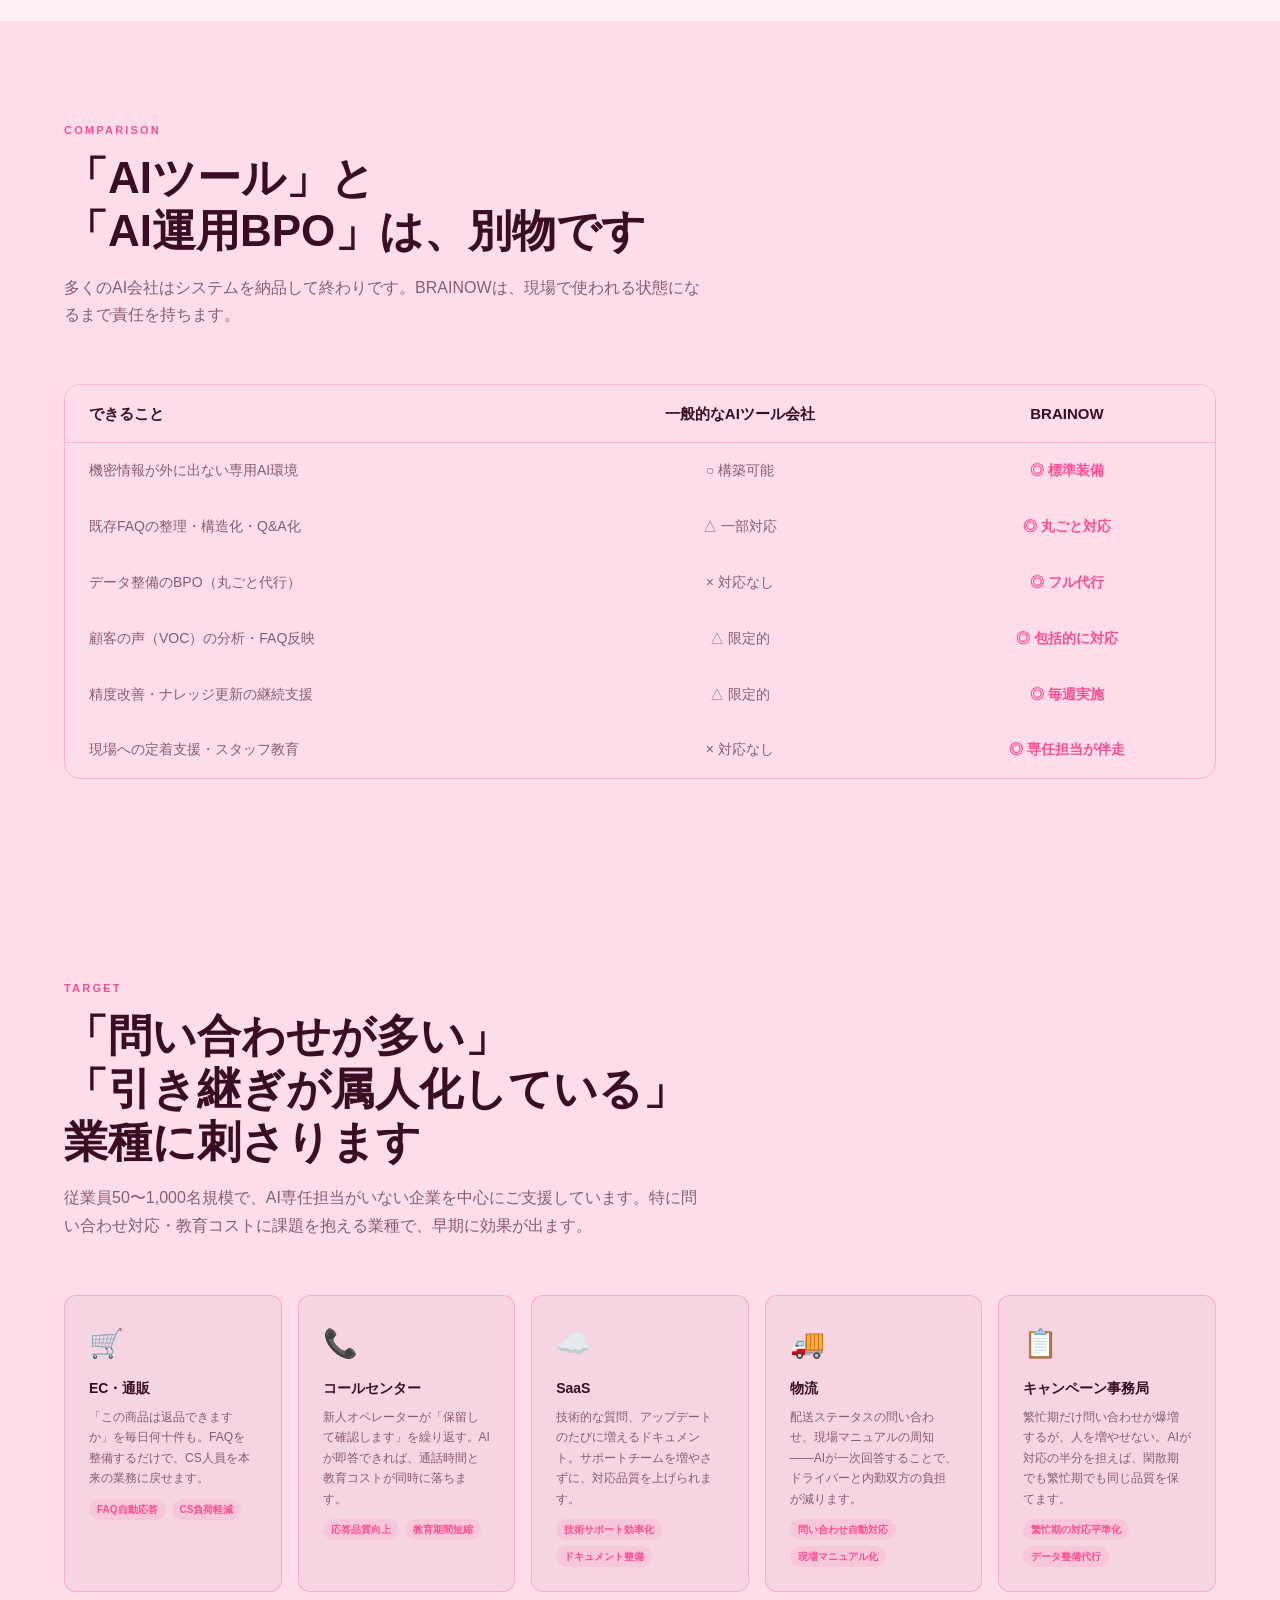
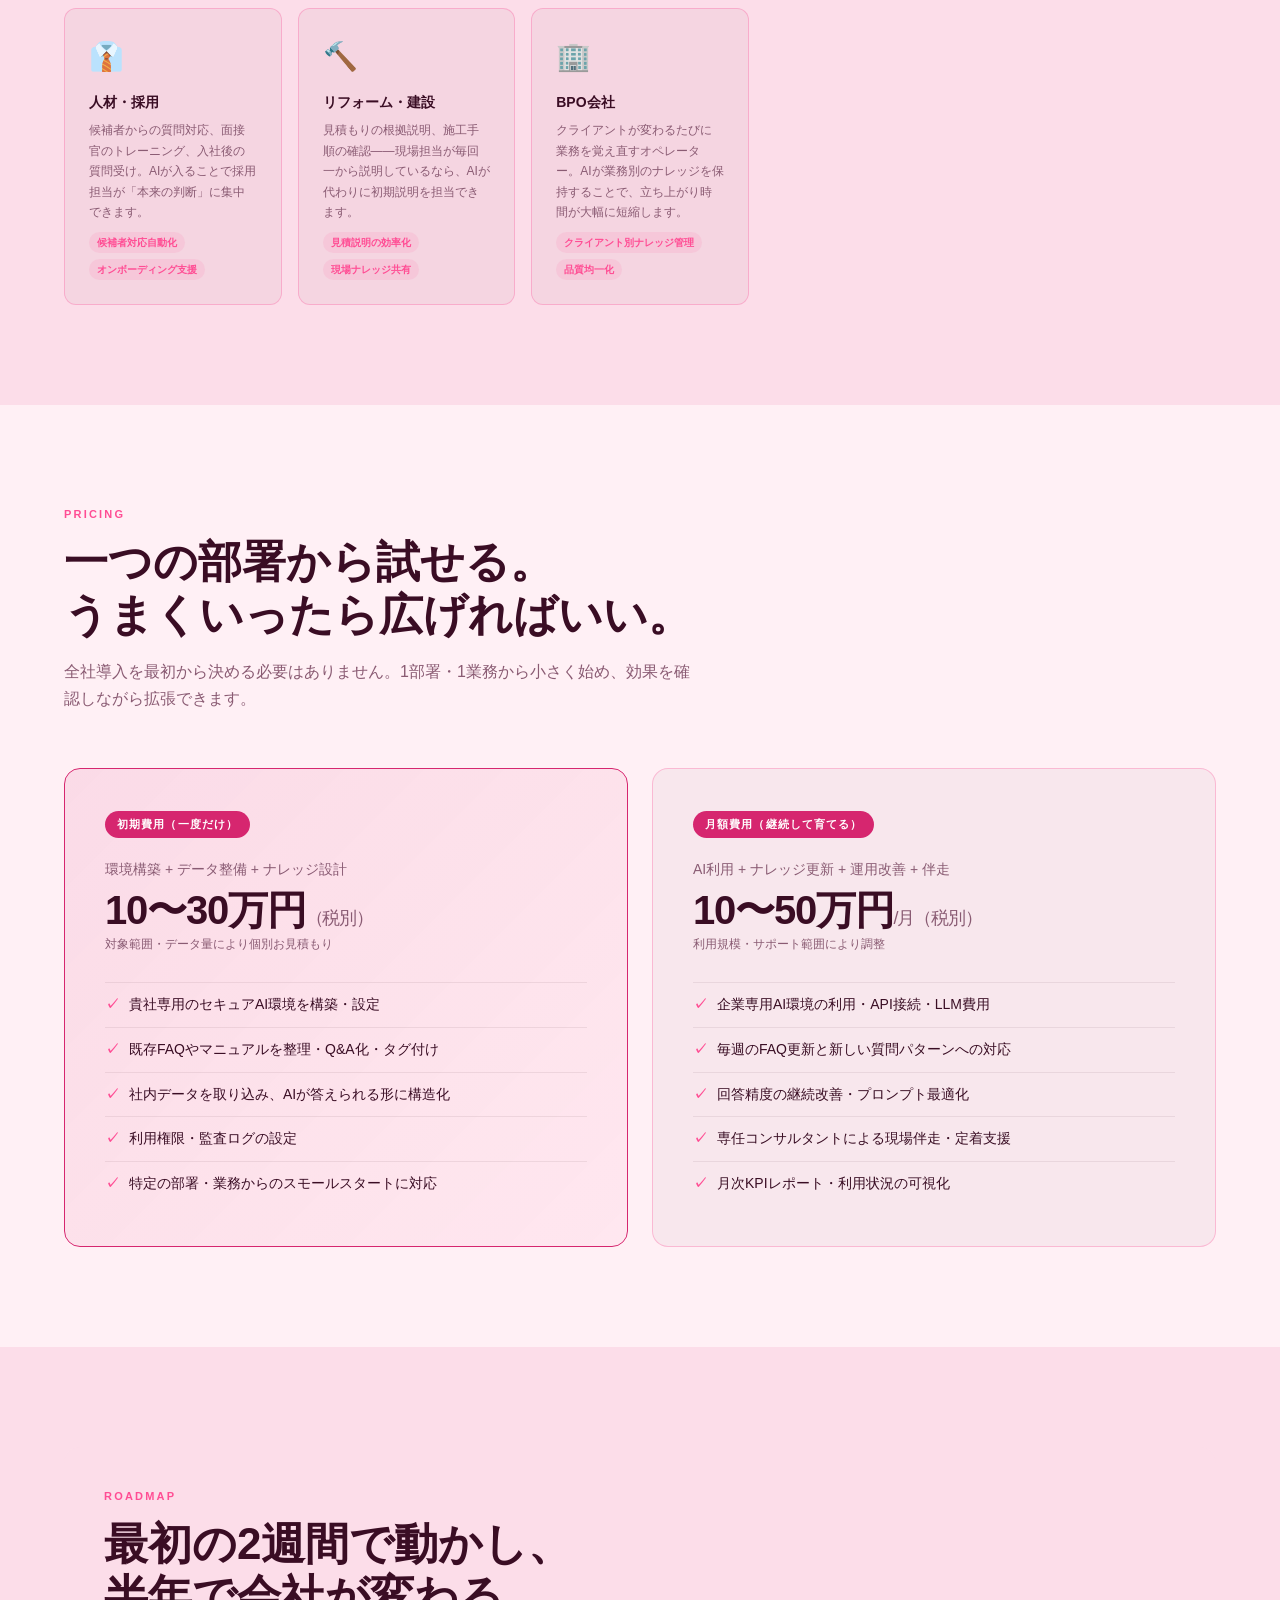
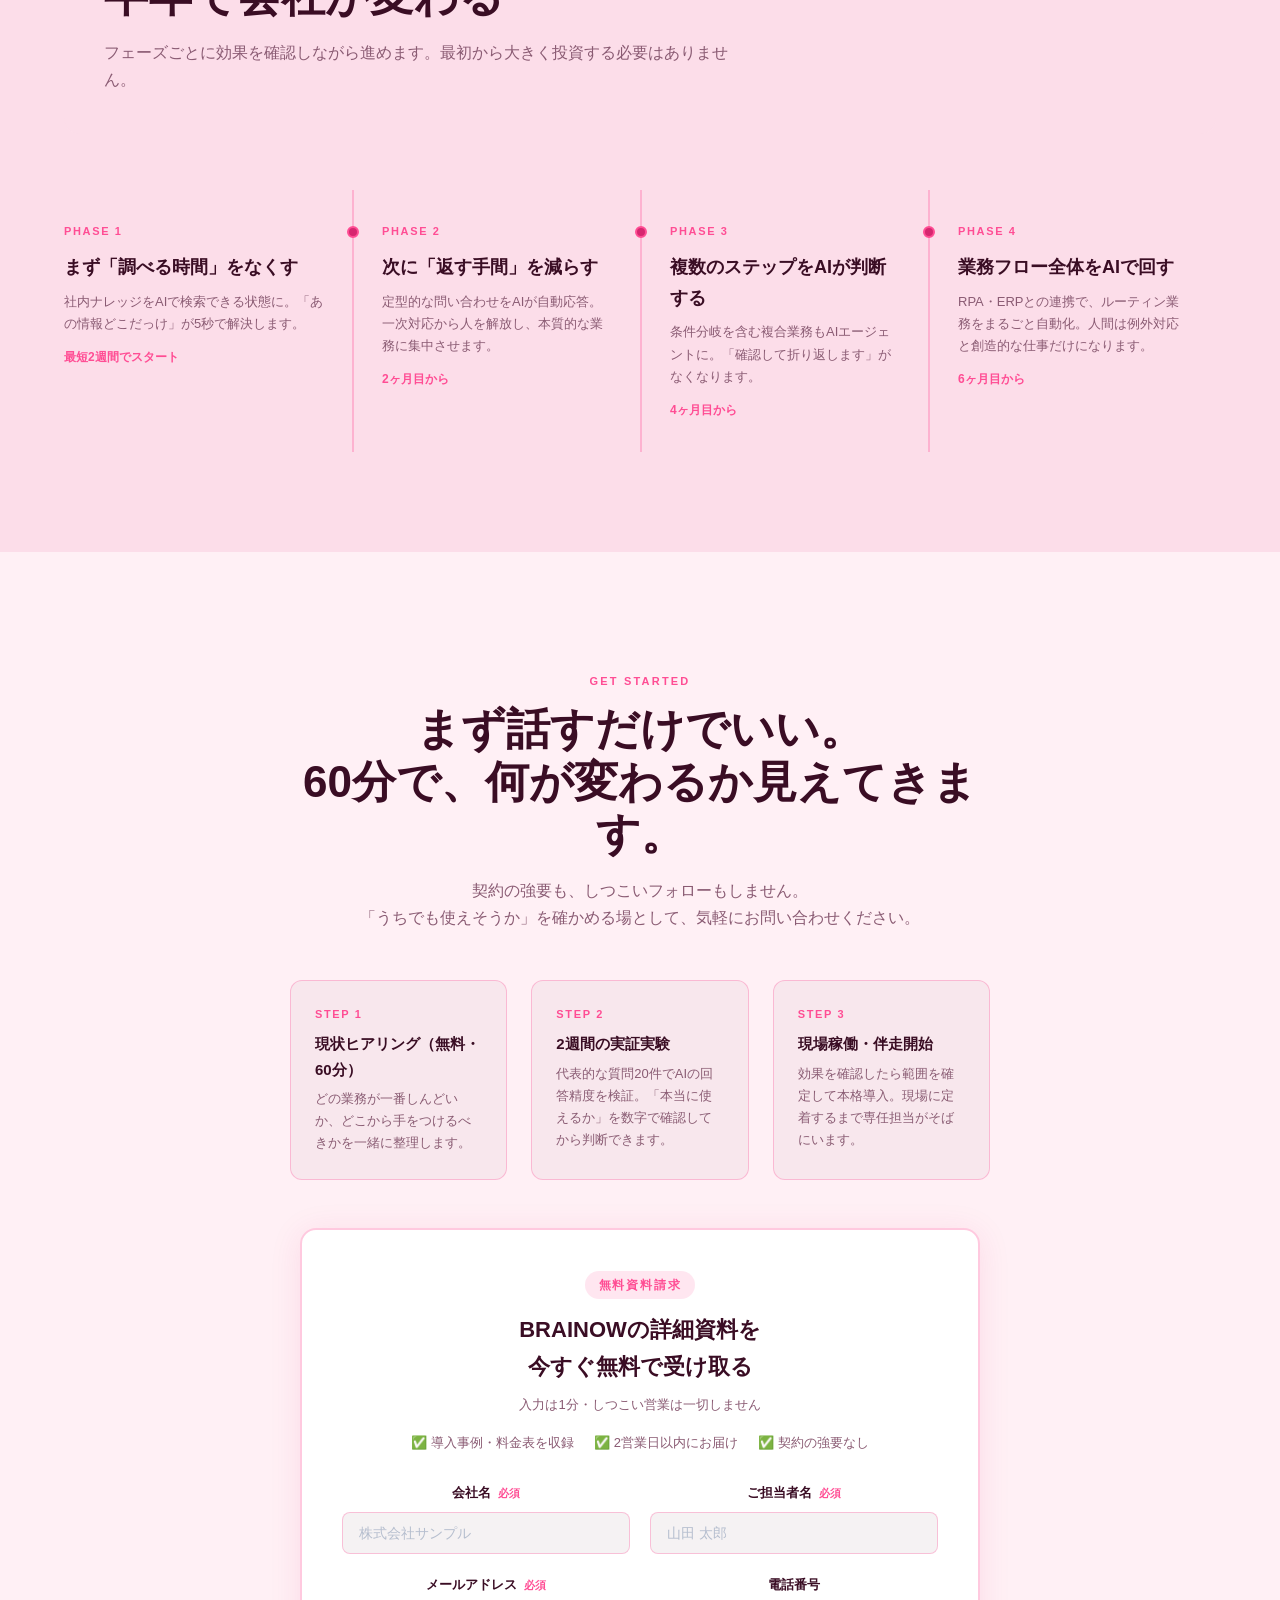
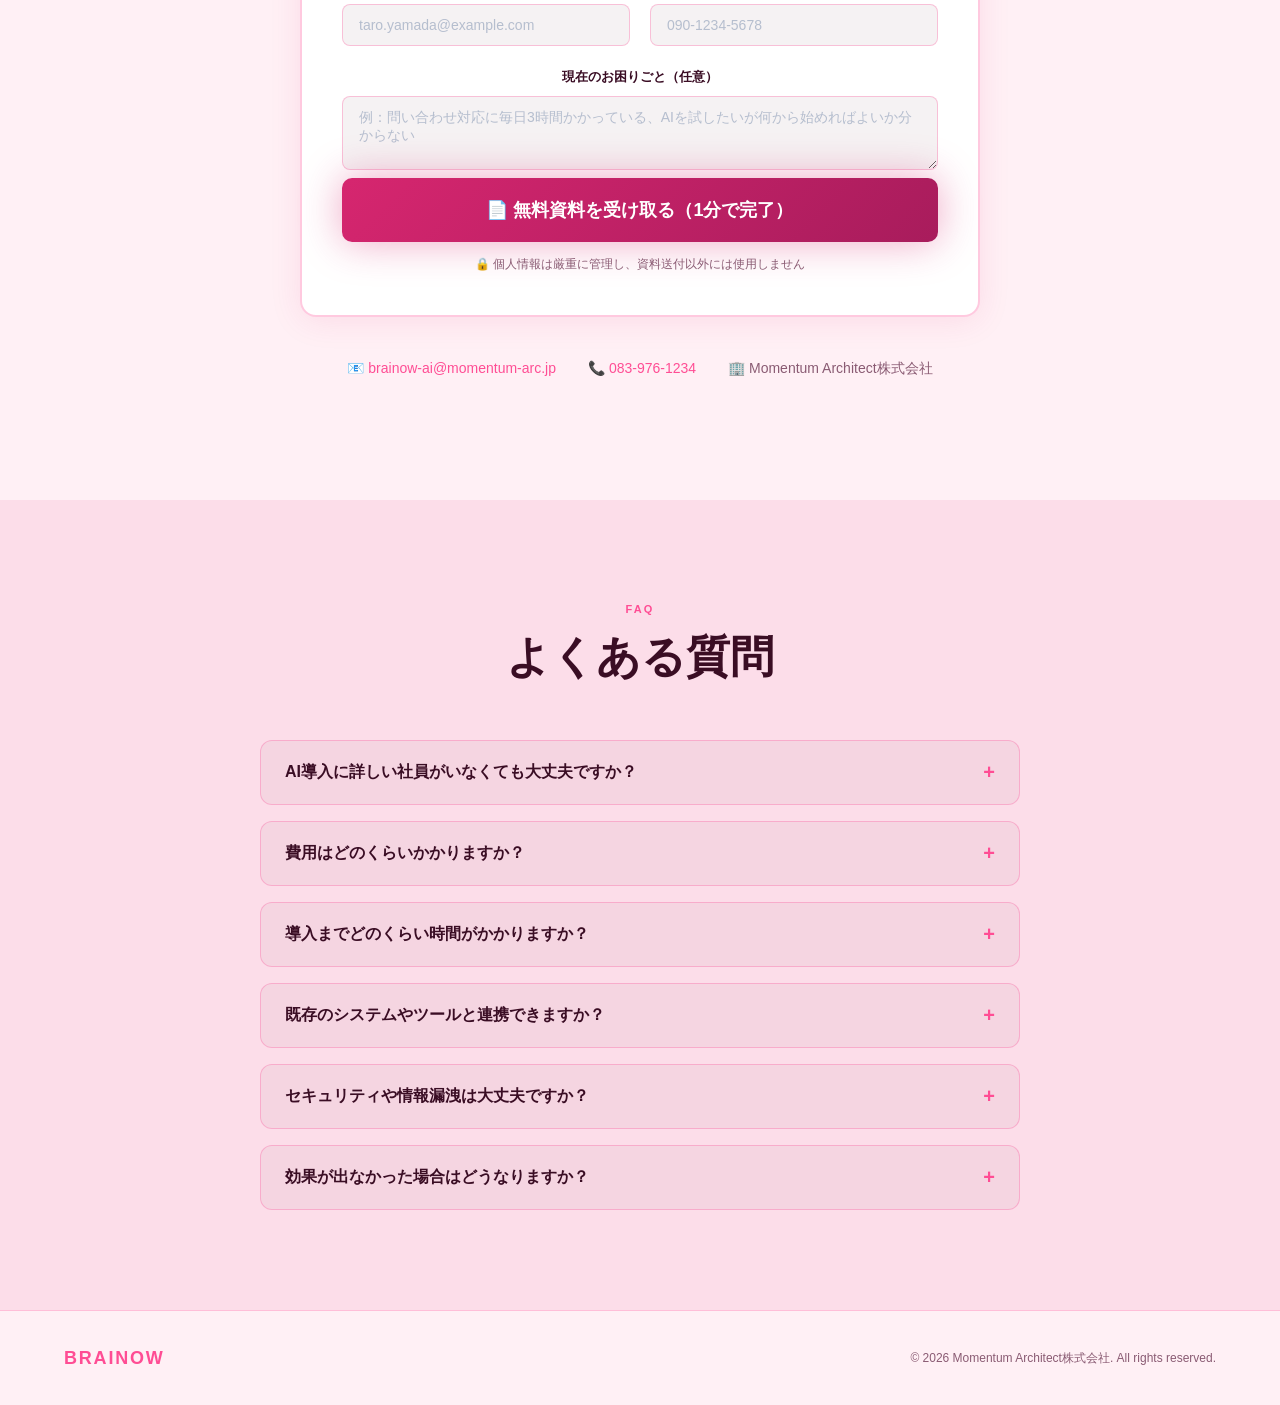
==== commit 0354747b: "Add animations, FAQ section, ticker, and FAQPage JSON-LD for SEO" ====
--- a/index.html
+++ b/index.html
@@ -49,6 +49,21 @@
   }
 }
 </script>
+
+<script type="application/ld+json">
+{
+  "@context": "https://schema.org",
+  "@type": "FAQPage",
+  "mainEntity": [
+    {"@type":"Question","name":"AI導入に詳しい社員がいなくても大丈夫ですか？","acceptedAnswer":{"@type":"Answer","text":"はい、問題ありません。BRAINOWは社内にAI担当がいない企業を前提に設計されたサービスです。企画・設定・運用・改善まで専任担当が一気通貫でサポートします。"}},
+    {"@type":"Question","name":"費用はどのくらいかかりますか？","acceptedAnswer":{"@type":"Answer","text":"初期費用は0円です。2週間の実証実験（PoC）も無料でご提供しています。本格導入後の月額費用は企業規模・導入範囲によって異なります。"}},
+    {"@type":"Question","name":"導入までどのくらい時間がかかりますか？","acceptedAnswer":{"@type":"Answer","text":"最短1週間で稼働開始できます。初回ヒアリング→PoC設計→2週間の実証実験という流れで、最初の成果を1ヶ月以内に確認いただけます。"}},
+    {"@type":"Question","name":"既存のシステムやツールと連携できますか？","acceptedAnswer":{"@type":"Answer","text":"Slack・Teams・Chatwork・Salesforce・kintone・各種ERPなど主要なビジネスツールとの連携実績があります。"}},
+    {"@type":"Question","name":"セキュリティや情報漏洩は大丈夫ですか？","acceptedAnswer":{"@type":"Answer","text":"社内データは外部のAI学習には使用されません。エンタープライズ向けAPIを使用し、データの暗号化・アクセス制御を徹底。NDA締結の上でご支援します。"}},
+    {"@type":"Question","name":"効果が出なかった場合はどうなりますか？","acceptedAnswer":{"@type":"Answer","text":"2週間のPoCで効果を数字で確認してから本格導入を判断いただけます。効果がなければ費用は一切かかりません。"}}
+  ]
+}
+</script>
 <style>
   *, *::before, *::after { box-sizing: border-box; margin: 0; padding: 0; }
 
@@ -706,6 +721,69 @@
   .footer-logo { font-size: 18px; font-weight: 800; letter-spacing: 0.1em; color: var(--cyan); }
   footer p { font-size: 12px; color: var(--gray); }
 
+  /* ── Animations ── */
+  @keyframes pulse-ring {
+    0%   { box-shadow: 0 0 0 0 rgba(255,77,148,0.5), 0 0 40px rgba(214,38,111,0.4); }
+    70%  { box-shadow: 0 0 0 14px rgba(255,77,148,0), 0 0 40px rgba(214,38,111,0.4); }
+    100% { box-shadow: 0 0 0 0 rgba(255,77,148,0), 0 0 40px rgba(214,38,111,0.4); }
+  }
+  @keyframes float-y {
+    0%, 100% { transform: translateY(0); }
+    50%       { transform: translateY(-8px); }
+  }
+  @keyframes ticker-scroll {
+    0%   { transform: translateX(0); }
+    100% { transform: translateX(-50%); }
+  }
+  @keyframes blink {
+    0%, 100% { opacity: 1; } 50% { opacity: 0; }
+  }
+
+  .btn-cta-pulse { animation: pulse-ring 2.2s ease-out infinite; }
+
+  /* ── Ticker (social proof) ── */
+  .ticker-wrap {
+    overflow: hidden;
+    background: var(--cyan-dim);
+    border-top: 1px solid var(--card-border);
+    border-bottom: 1px solid var(--card-border);
+    padding: 10px 0;
+    white-space: nowrap;
+  }
+  .ticker-inner {
+    display: inline-flex;
+    gap: 64px;
+    animation: ticker-scroll 28s linear infinite;
+  }
+  .ticker-inner span { font-size: 13px; font-weight: 600; color: var(--cyan); }
+  .ticker-inner span::before { content: '✦ '; }
+
+  /* ── FAQ ── */
+  .faq-list { max-width: 760px; margin: 0 auto; display: flex; flex-direction: column; gap: 16px; }
+  .faq-item {
+    background: var(--card-bg);
+    border: 1px solid var(--card-border);
+    border-radius: 12px;
+    overflow: hidden;
+  }
+  .faq-q {
+    width: 100%; text-align: left; background: none; border: none; cursor: pointer;
+    padding: 20px 24px; display: flex; justify-content: space-between; align-items: center;
+    font-size: 16px; font-weight: 700; color: var(--white); gap: 16px;
+  }
+  .faq-q .faq-icon { font-size: 20px; flex-shrink: 0; transition: transform 0.3s; color: var(--cyan); }
+  .faq-q.open .faq-icon { transform: rotate(45deg); }
+  .faq-a {
+    max-height: 0; overflow: hidden;
+    transition: max-height 0.4s ease, padding 0.3s ease;
+    font-size: 14px; color: var(--gray); line-height: 1.8;
+    padding: 0 24px;
+  }
+  .faq-a.open { max-height: 300px; padding: 0 24px 20px; }
+
+  /* ── Typing cursor ── */
+  .typing-cursor { display: inline-block; animation: blink 0.8s step-end infinite; color: var(--cyan); }
+
   /* ── Targets ── */
   #targets { }
   .targets-grid {
@@ -759,6 +837,22 @@
     <a href="#cta" class="nav-cta">問い合わせる</a>
   </div>
 </nav>
+
+<!-- Ticker -->
+<div class="ticker-wrap" style="margin-top:64px;">
+  <div class="ticker-inner">
+    <span>導入後3ヶ月で問い合わせ対応時間を68%削減</span>
+    <span>2週間のPoCで費用対効果を数字で確認</span>
+    <span>AI専任担当不要・伴走サポート付き</span>
+    <span>初期費用0円・最短1週間で稼働開始</span>
+    <span>従業員50〜1,000名規模の中小企業に特化</span>
+    <span>導入後3ヶ月で問い合わせ対応時間を68%削減</span>
+    <span>2週間のPoCで費用対効果を数字で確認</span>
+    <span>AI専任担当不要・伴走サポート付き</span>
+    <span>初期費用0円・最短1週間で稼働開始</span>
+    <span>従業員50〜1,000名規模の中小企業に特化</span>
+  </div>
+</div>
 
 <!-- Hero -->
 <section id="hero">
@@ -783,11 +877,11 @@
     </div>
     <div class="hero-stats">
       <div class="stat-item">
-        <div class="stat-num">80%</div>
+        <div class="stat-num" data-target="80" data-suffix="%">80%</div>
         <div class="stat-label">社内調査時間の削減</div>
       </div>
       <div class="stat-item">
-        <div class="stat-num">50%</div>
+        <div class="stat-num" data-target="50" data-suffix="%">50%</div>
         <div class="stat-label">問い合わせ件数の減少</div>
       </div>
       <div class="stat-item">
@@ -1227,6 +1321,40 @@
   </div>
 </section>
 
+<!-- FAQ -->
+<section id="faq" class="section-pad" style="background: var(--navy-mid);">
+  <div class="section-head" style="text-align:center;">
+    <div class="section-label">FAQ</div>
+    <h2 class="section-title">よくある質問</h2>
+  </div>
+  <div class="faq-list">
+    <div class="faq-item">
+      <button class="faq-q"><span>AI導入に詳しい社員がいなくても大丈夫ですか？</span><span class="faq-icon">+</span></button>
+      <div class="faq-a">はい、問題ありません。BRAINOWは「社内にAI担当がいない」企業を前提に設計されたサービスです。企画・設定・運用・改善まで、専任担当が一気通貫でサポートします。お客様に必要なのは「どの業務を改善したいか」を教えていただくことだけです。</div>
+    </div>
+    <div class="faq-item">
+      <button class="faq-q"><span>費用はどのくらいかかりますか？</span><span class="faq-icon">+</span></button>
+      <div class="faq-a">初期費用は0円です。2週間の実証実験（PoC）も無料でご提供しています。本格導入後の月額費用は企業規模・導入範囲によって異なりますが、詳細は資料請求またはご相談の際にお伝えします。</div>
+    </div>
+    <div class="faq-item">
+      <button class="faq-q"><span>導入までどのくらい時間がかかりますか？</span><span class="faq-icon">+</span></button>
+      <div class="faq-a">最短1週間で稼働開始できます。初回ヒアリング（60分）→PoC設計（3〜5日）→2週間の実証実験という流れで、最初の成果を1ヶ月以内に確認いただけます。</div>
+    </div>
+    <div class="faq-item">
+      <button class="faq-q"><span>既存のシステムやツールと連携できますか？</span><span class="faq-icon">+</span></button>
+      <div class="faq-a">Slack・Teams・Chatwork・Salesforce・kintone・各種ERPなど、主要なビジネスツールとの連携実績があります。現在お使いのシステムをお伝えいただければ、対応可否をすぐにご回答します。</div>
+    </div>
+    <div class="faq-item">
+      <button class="faq-q"><span>セキュリティや情報漏洩は大丈夫ですか？</span><span class="faq-icon">+</span></button>
+      <div class="faq-a">社内データは外部のAI学習には使用されません。エンタープライズ向けのAPIを使用し、データの暗号化・アクセス制御を徹底しています。NDA締結の上でご支援しますので、安心してご相談ください。</div>
+    </div>
+    <div class="faq-item">
+      <button class="faq-q"><span>効果が出なかった場合はどうなりますか？</span><span class="faq-icon">+</span></button>
+      <div class="faq-a">2週間のPoCで効果を数字で確認してから本格導入を判断していただけます。「使えない」と判断された場合、費用は一切かかりません。成果が出るまで伴走することが私たちのコミットメントです。</div>
+    </div>
+  </div>
+</section>
+
 <!-- Footer -->
 <footer>
   <div class="footer-logo">BRAINOW</div>
@@ -1329,7 +1457,7 @@
 
 draw();
 
-// Scroll-triggered fade-in
+// Scroll-triggered fade-in with stagger
 const observer = new IntersectionObserver((entries) => {
   entries.forEach(e => {
     if (e.isIntersecting) {
@@ -1339,11 +1467,60 @@
   });
 }, { threshold: 0.1 });
 
-document.querySelectorAll('.pain-card, .step-card, .service-card, .kpi-card, .target-card, .roadmap-card, .pricing-card, .step-item').forEach(el => {
+document.querySelectorAll('.pain-card, .step-card, .service-card, .kpi-card, .target-card, .roadmap-card, .pricing-card, .step-item, .faq-item').forEach((el, i) => {
   el.style.opacity = '0';
   el.style.transform = 'translateY(24px)';
-  el.style.transition = 'opacity 0.5s ease, transform 0.5s ease';
+  el.style.transition = `opacity 0.5s ease ${(i % 4) * 0.1}s, transform 0.5s ease ${(i % 4) * 0.1}s`;
   observer.observe(el);
+});
+
+// Count-up animation for stat numbers
+function countUp(el) {
+  const target = parseFloat(el.dataset.target);
+  const isFloat = el.dataset.target.includes('.');
+  const suffix = el.dataset.suffix || '';
+  const duration = 1800;
+  const start = performance.now();
+  function step(now) {
+    const progress = Math.min((now - start) / duration, 1);
+    const eased = 1 - Math.pow(1 - progress, 3);
+    const value = target * eased;
+    el.textContent = (isFloat ? value.toFixed(1) : Math.floor(value)) + suffix;
+    if (progress < 1) requestAnimationFrame(step);
+  }
+  requestAnimationFrame(step);
+}
+
+const countObserver = new IntersectionObserver((entries) => {
+  entries.forEach(e => {
+    if (e.isIntersecting) {
+      countUp(e.target);
+      countObserver.unobserve(e.target);
+    }
+  });
+}, { threshold: 0.5 });
+
+document.querySelectorAll('.stat-num[data-target]').forEach(el => countObserver.observe(el));
+
+// CTA button pulse
+document.querySelectorAll('button[type="submit"], .btn-primary').forEach(el => {
+  el.classList.add('btn-cta-pulse');
+});
+
+// FAQ accordion
+document.querySelectorAll('.faq-q').forEach(btn => {
+  btn.addEventListener('click', () => {
+    const answer = btn.nextElementSibling;
+    const isOpen = btn.classList.contains('open');
+    document.querySelectorAll('.faq-q.open').forEach(b => {
+      b.classList.remove('open');
+      b.nextElementSibling.classList.remove('open');
+    });
+    if (!isOpen) {
+      btn.classList.add('open');
+      answer.classList.add('open');
+    }
+  });
 });
 </script>
 </body>
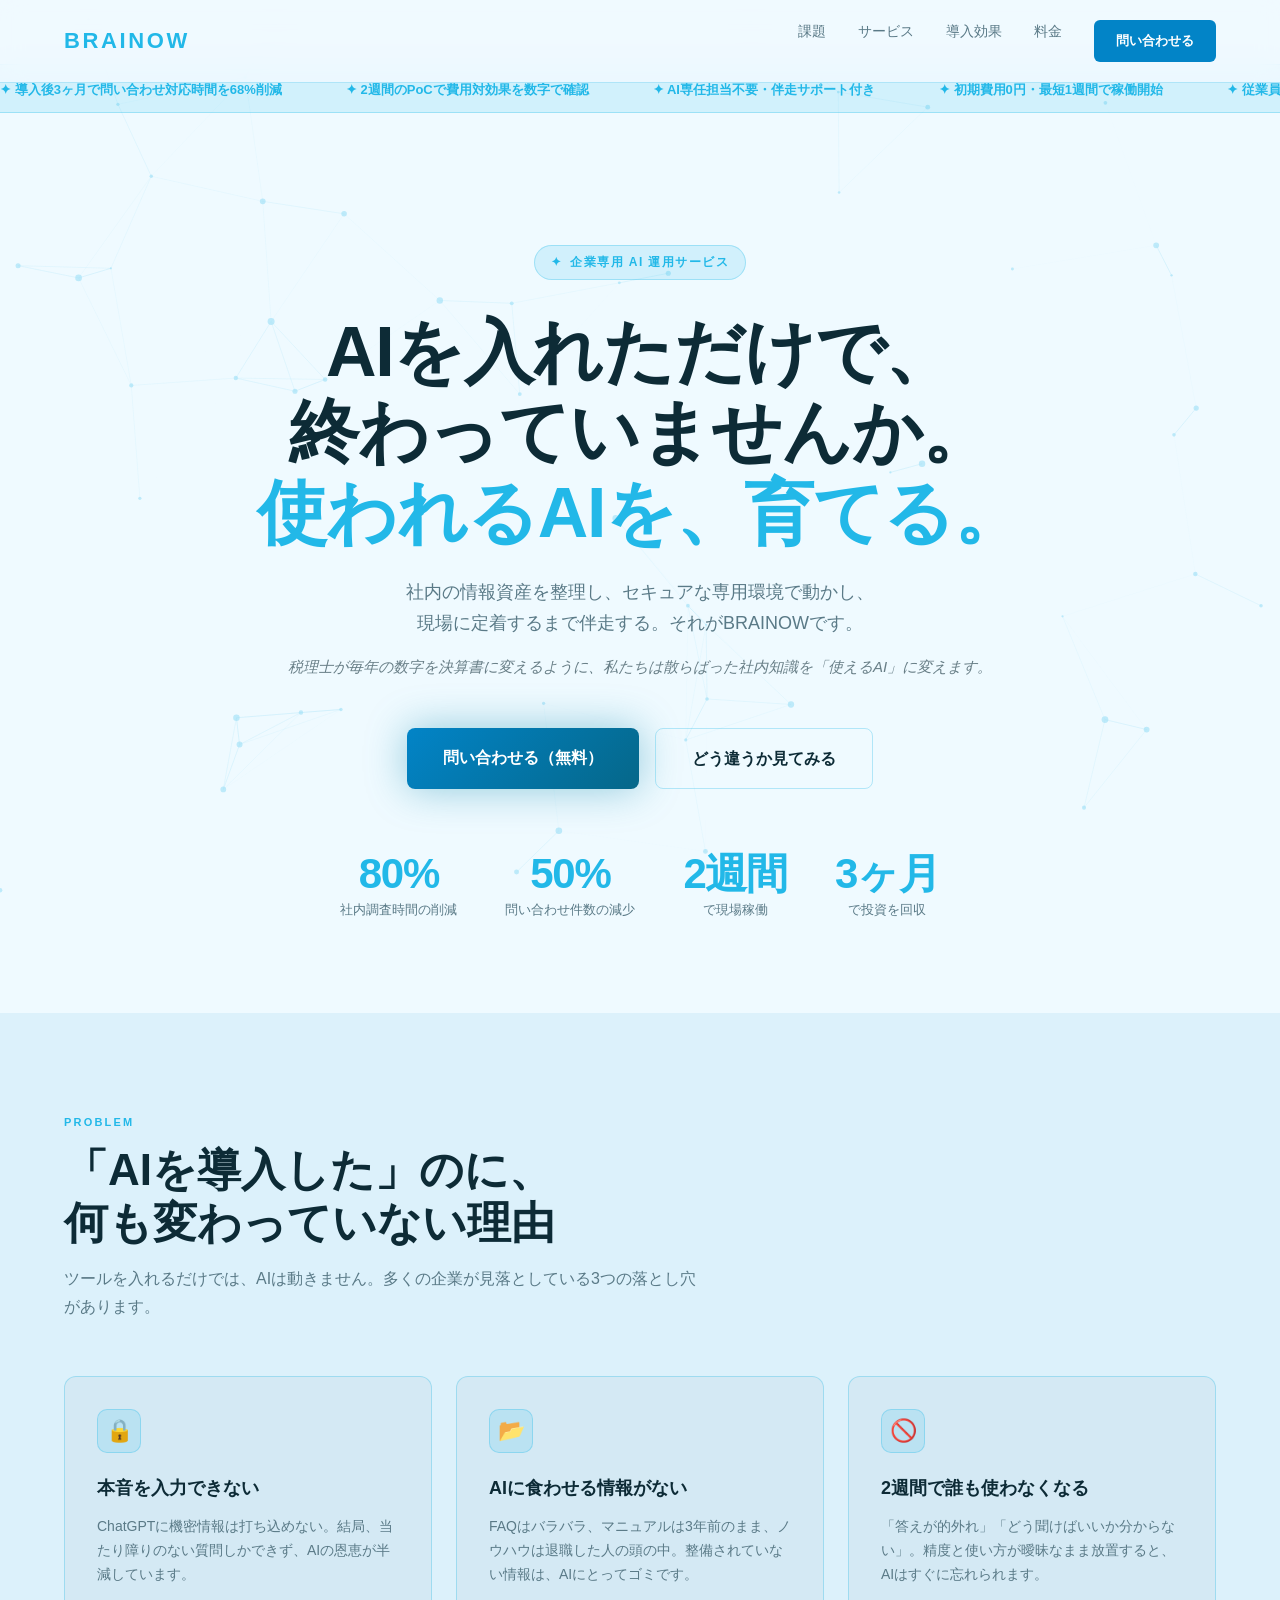
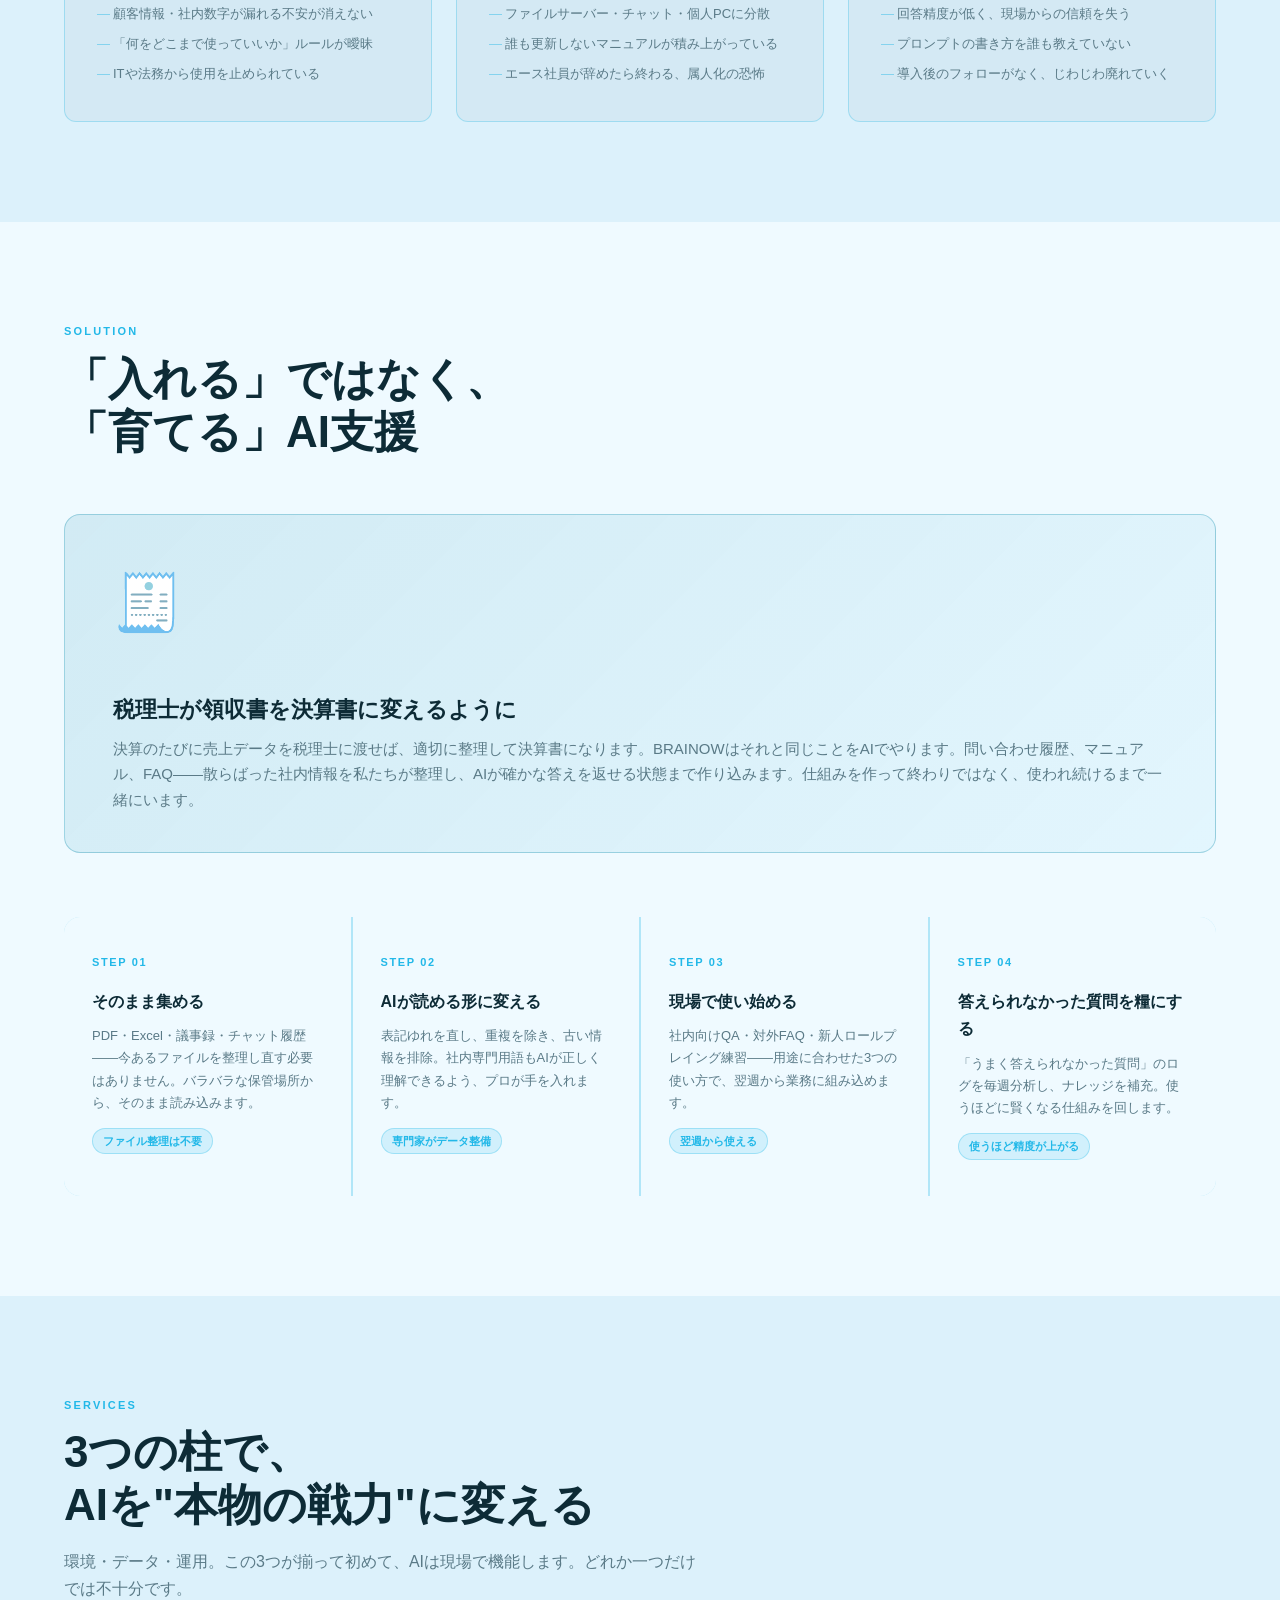
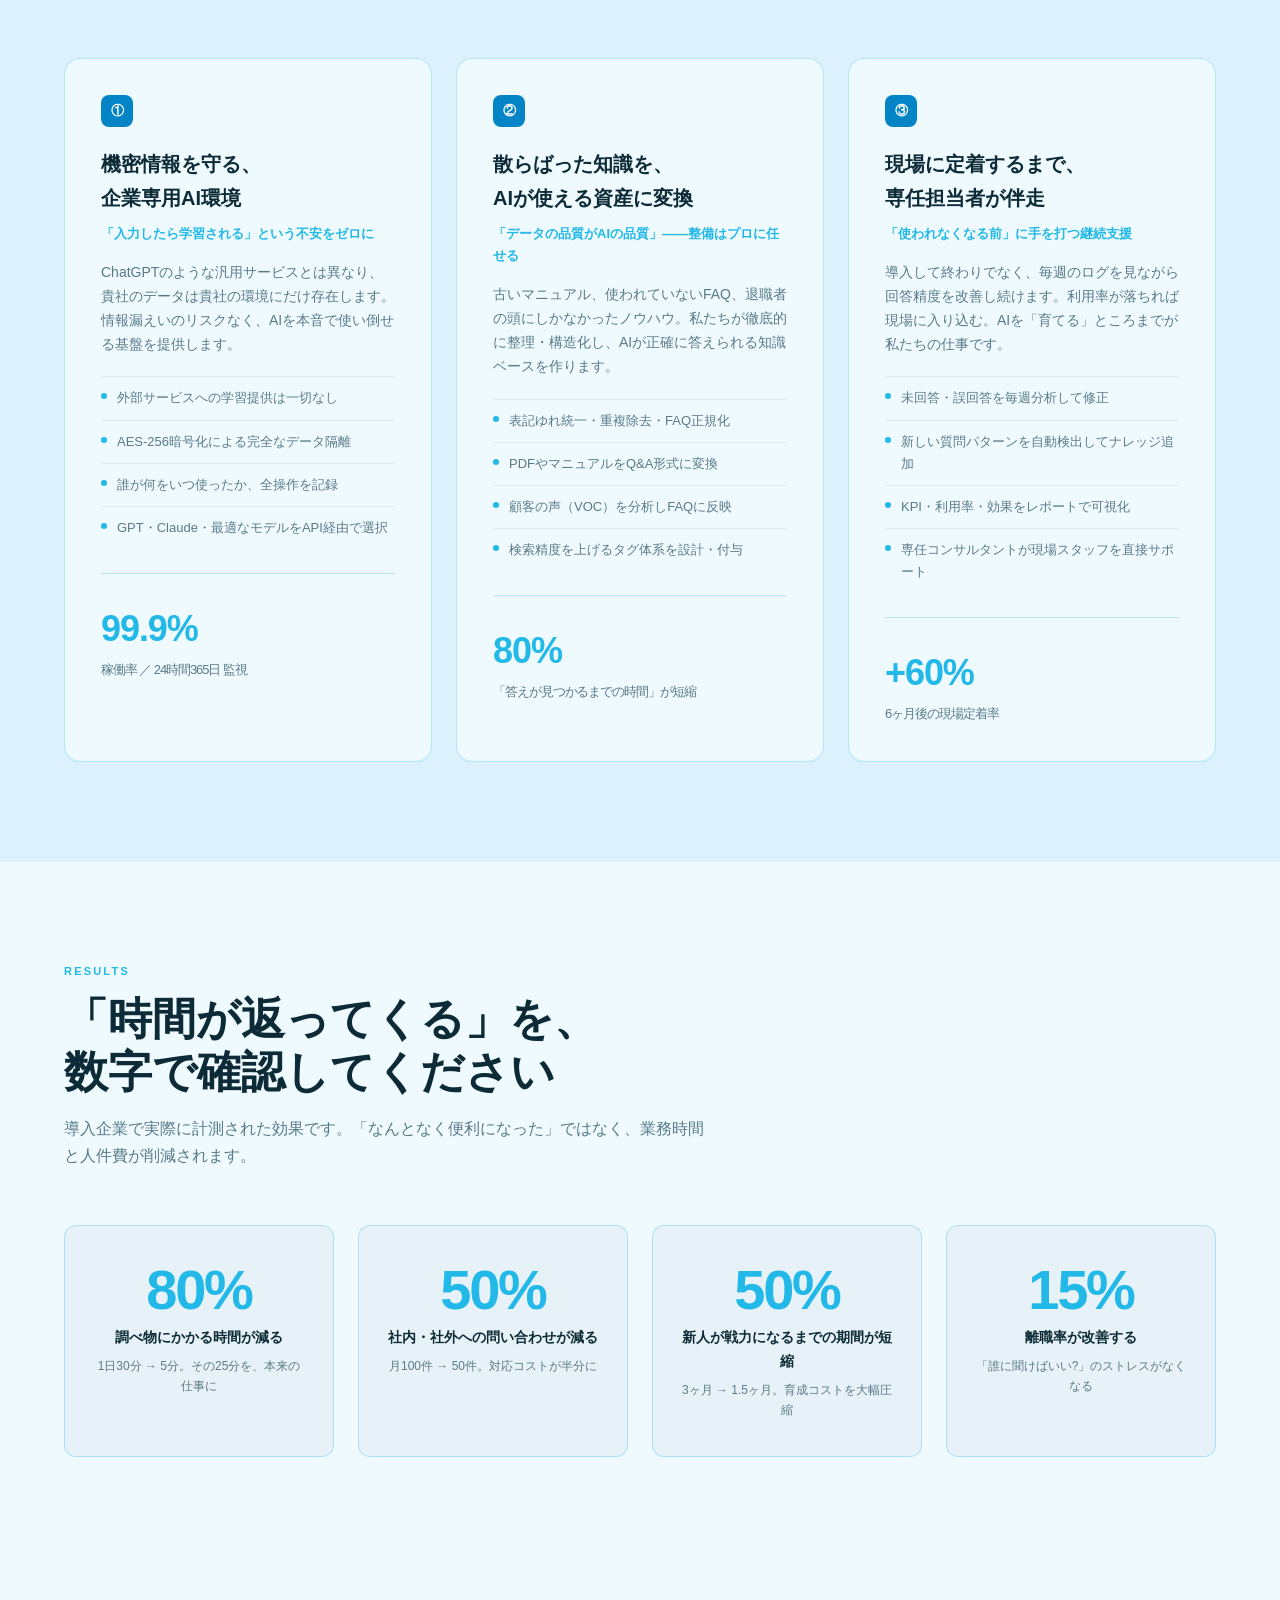
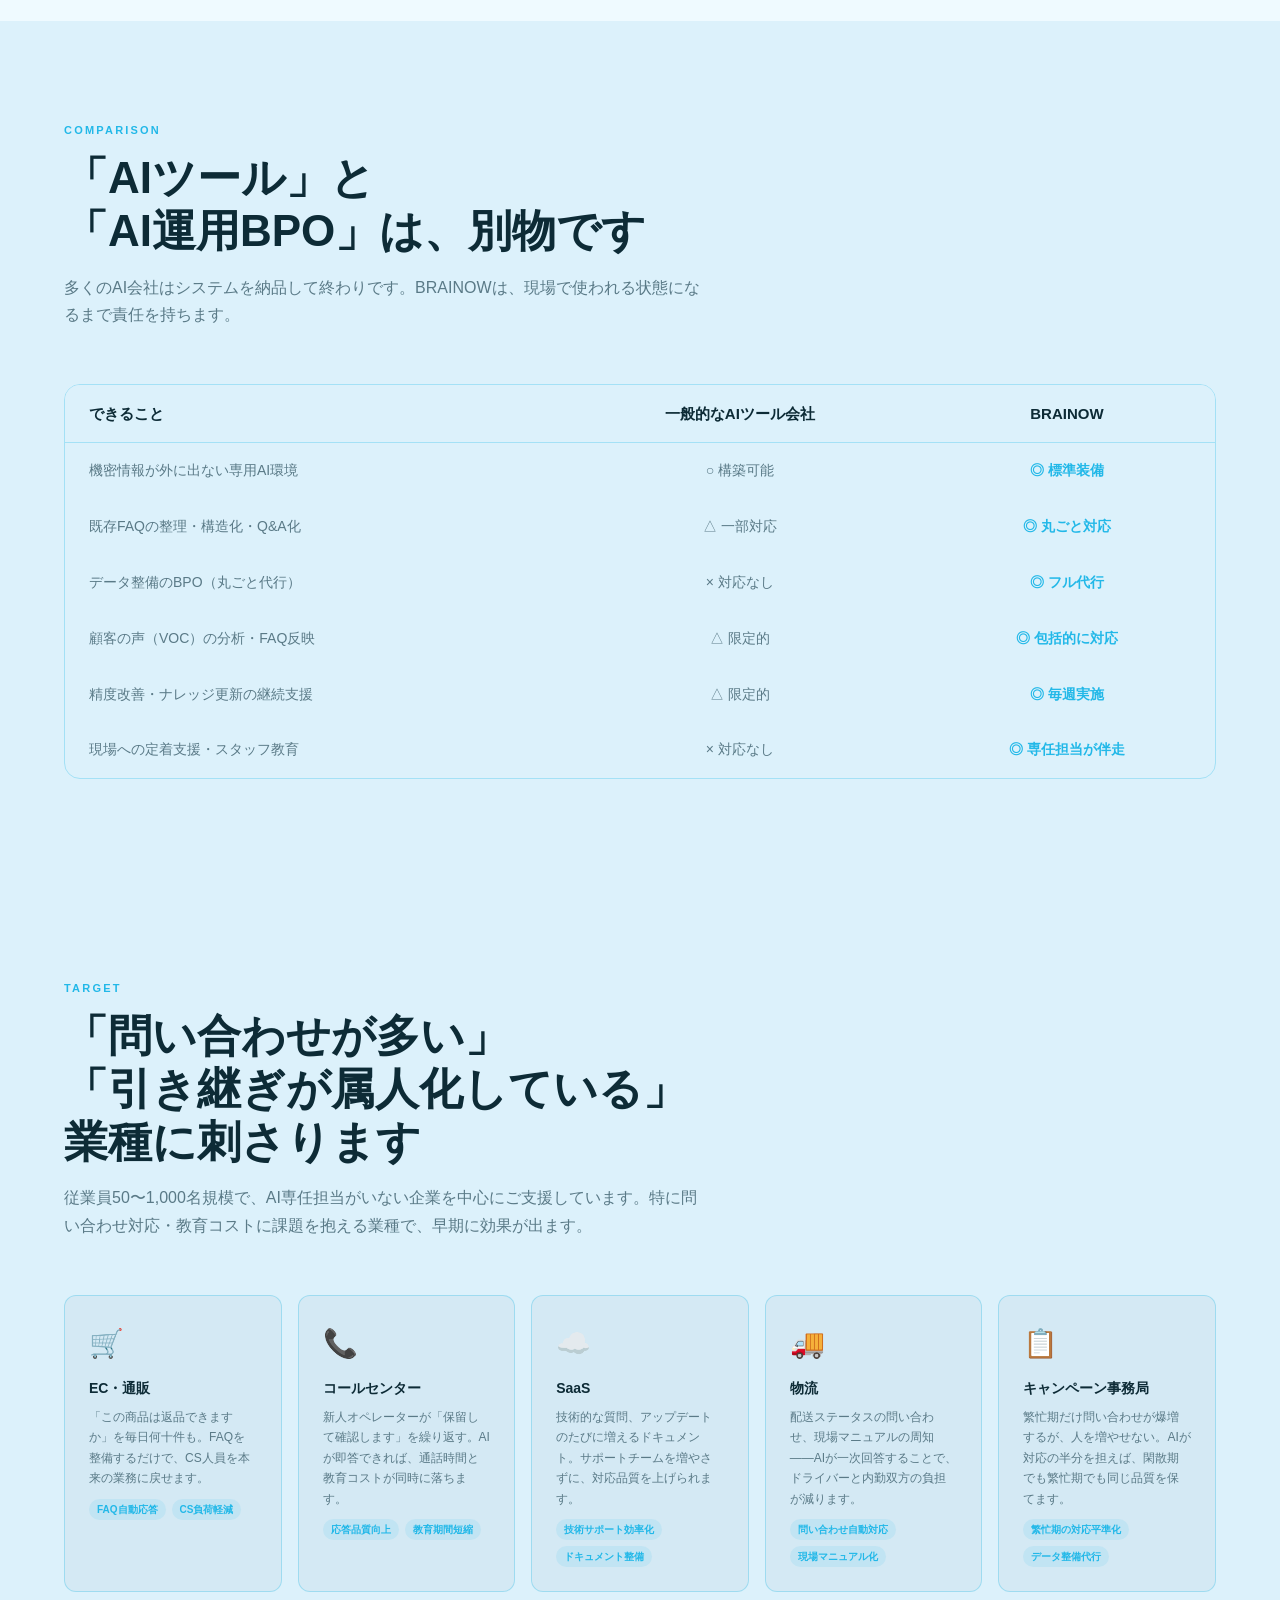
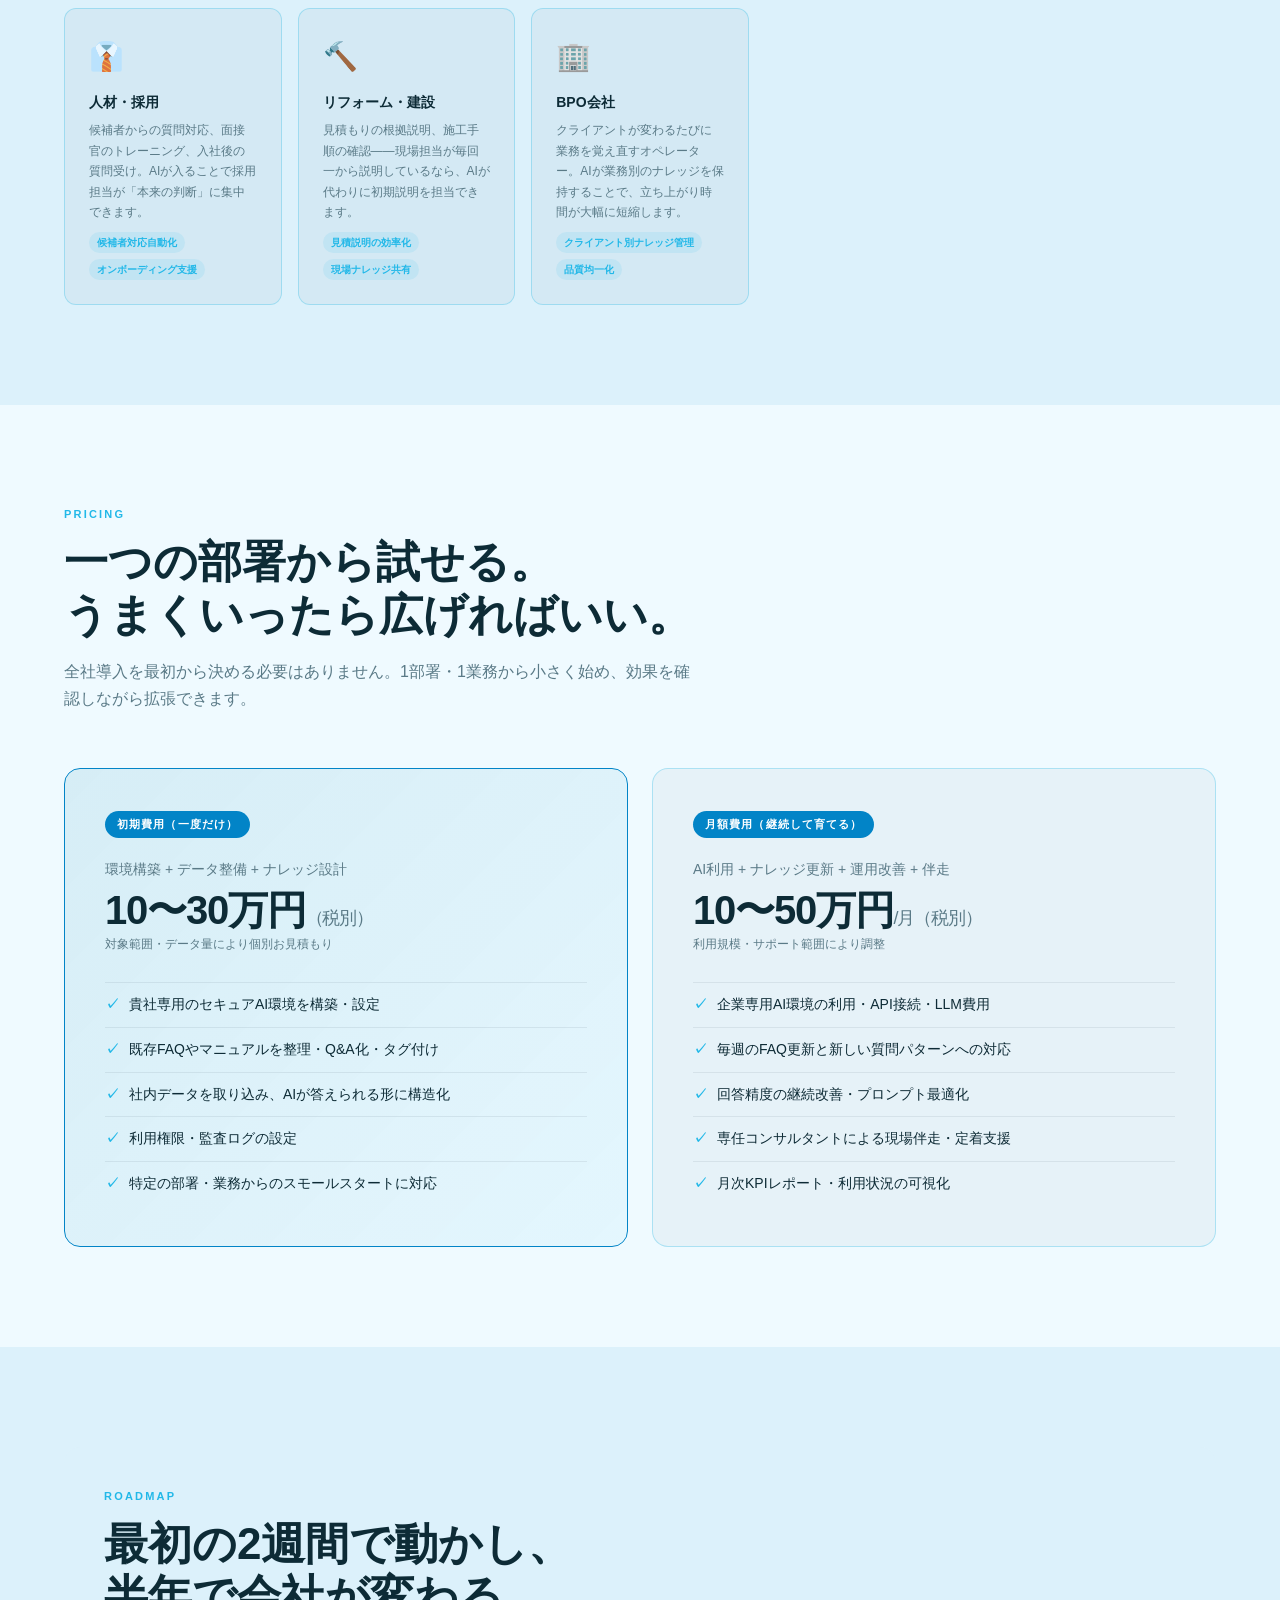
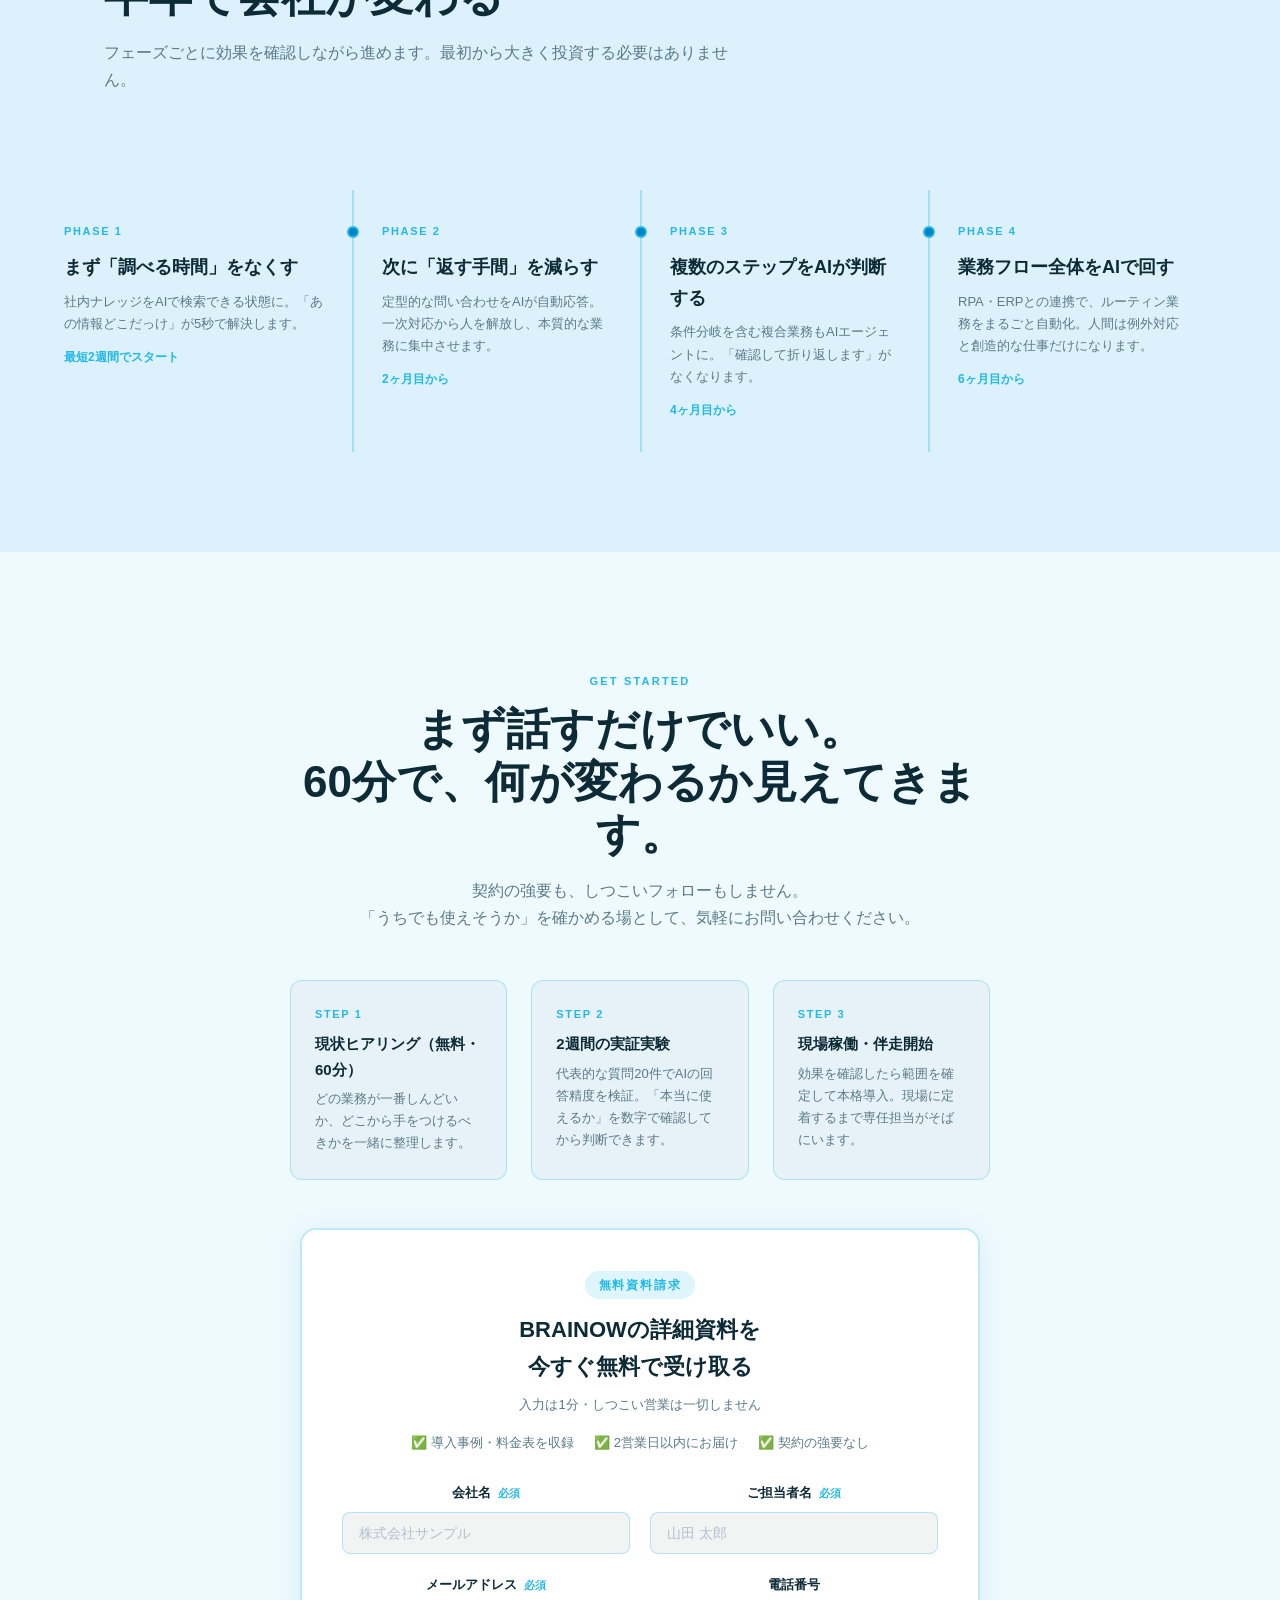
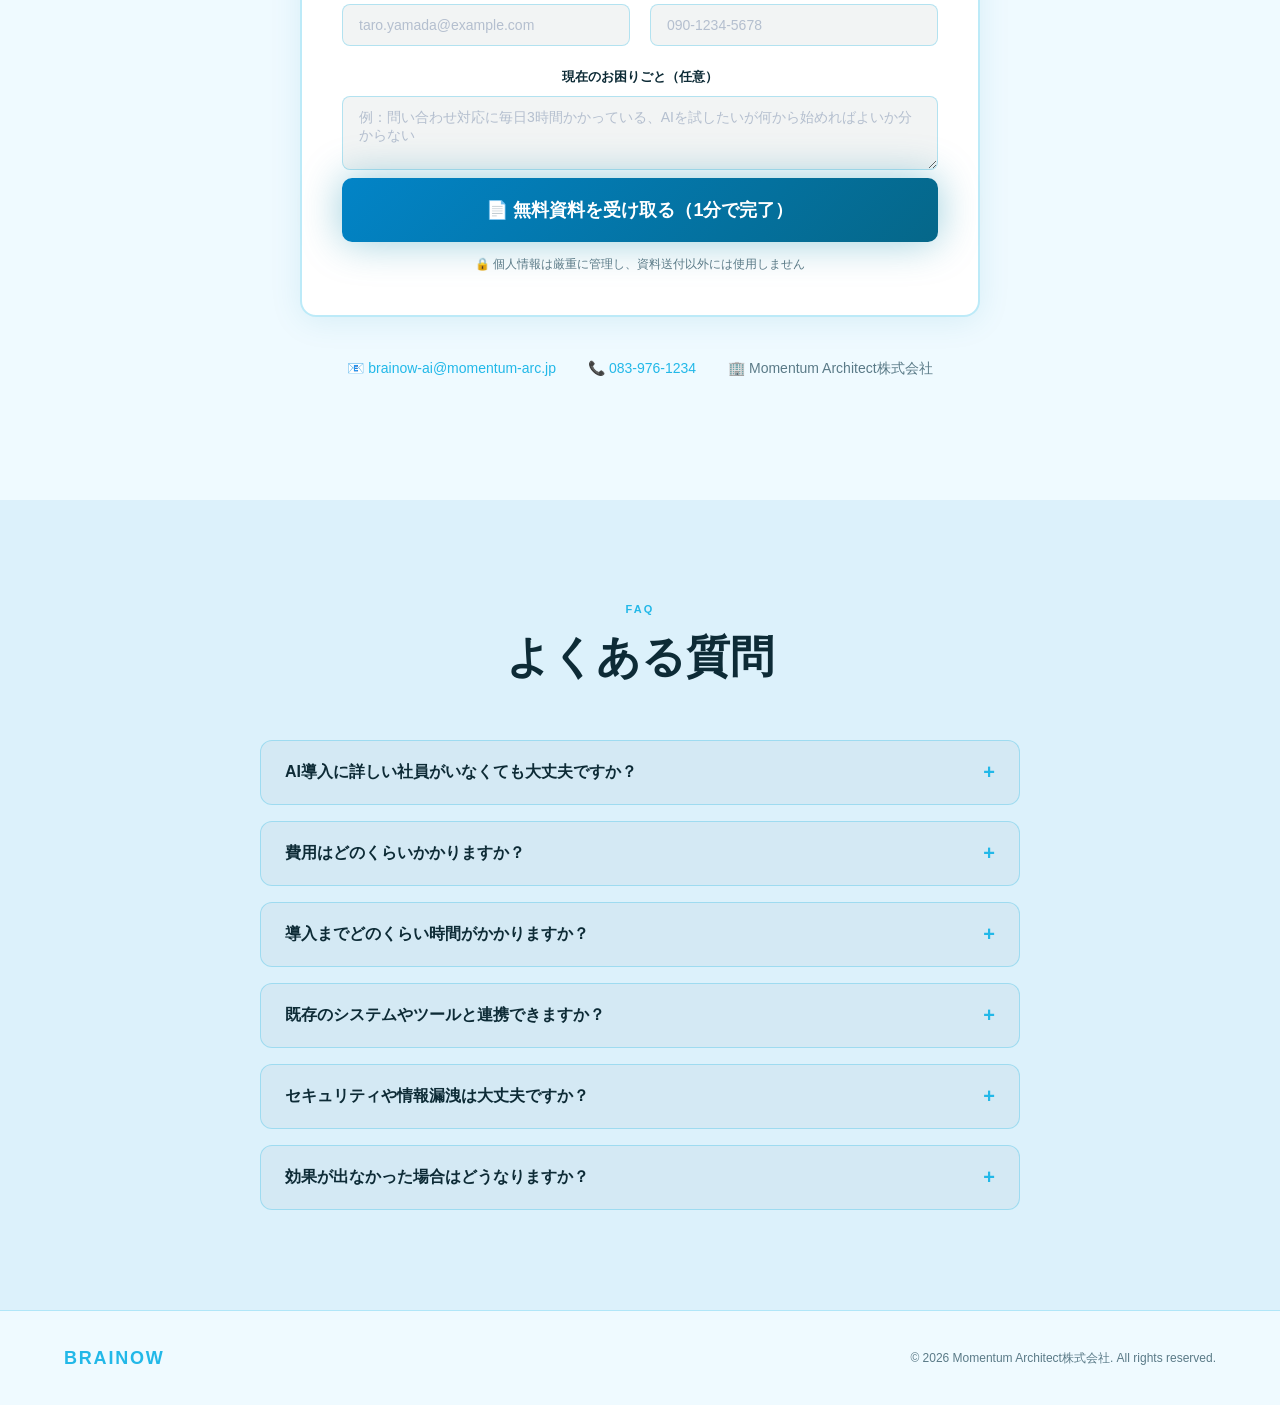
==== commit 9a5db6a7: "Change theme to light blue" ====
--- a/index.html
+++ b/index.html
@@ -68,15 +68,15 @@
   *, *::before, *::after { box-sizing: border-box; margin: 0; padding: 0; }
 
   :root {
-    --navy: #FFF0F5;
-    --navy-mid: #FCDDE9;
-    --blue: #D6266F;
-    --cyan: #FF4D94;
-    --cyan-dim: rgba(255,77,148,0.14);
-    --white: #3A0D24;
-    --gray: #8A5B73;
-    --card-bg: rgba(58,13,36,0.035);
-    --card-border: rgba(255,77,148,0.3);
+    --navy: #EFFAFF;
+    --navy-mid: #DCF1FB;
+    --blue: #0284C7;
+    --cyan: #22B8E8;
+    --cyan-dim: rgba(34,184,232,0.14);
+    --white: #0D2B36;
+    --gray: #5A7A87;
+    --card-bg: rgba(13,43,54,0.035);
+    --card-border: rgba(34,184,232,0.3);
   }
 
   html { scroll-behavior: smooth; }
@@ -109,7 +109,7 @@
     padding: 20px 5%;
     position: fixed;
     top: 0; left: 0; right: 0;
-    background: rgba(255,240,245,0.85);
+    background: rgba(240,250,255,0.85);
     backdrop-filter: blur(12px);
     border-bottom: 1px solid var(--card-border);
     z-index: 100;
@@ -140,7 +140,7 @@
     font-size: 13px !important;
     transition: background 0.2s !important;
   }
-  .nav-cta:hover { background: #C21F72 !important; color: #fff !important; }
+  .nav-cta:hover { background: #0EA5C7 !important; color: #fff !important; }
 
   /* ── Hero ── */
   #hero {
@@ -189,7 +189,7 @@
 
   .hero-metaphor {
     font-size: 15px;
-    color: rgba(58,13,36,0.6);
+    color: rgba(13,43,54,0.6);
     margin-bottom: 48px;
     font-style: italic;
   }
@@ -203,7 +203,7 @@
   }
 
   .btn-primary {
-    background: linear-gradient(135deg, var(--blue), #A81C5C);
+    background: linear-gradient(135deg, var(--blue), #056789);
     color: #fff;
     padding: 16px 36px;
     border-radius: 8px;
@@ -211,9 +211,9 @@
     font-weight: 700;
     font-size: 16px;
     transition: transform 0.2s, box-shadow 0.2s;
-    box-shadow: 0 0 40px rgba(214,38,111,0.4);
-  }
-  .btn-primary:hover { transform: translateY(-2px); box-shadow: 0 8px 50px rgba(214,38,111,0.5); }
+    box-shadow: 0 0 40px rgba(2,132,167,0.4);
+  }
+  .btn-primary:hover { transform: translateY(-2px); box-shadow: 0 8px 50px rgba(2,132,167,0.5); }
 
   .btn-secondary {
     background: transparent;
@@ -288,7 +288,7 @@
     padding: 32px;
     transition: border-color 0.3s, transform 0.3s;
   }
-  .pain-card:hover { border-color: rgba(255,77,148,0.4); transform: translateY(-4px); }
+  .pain-card:hover { border-color: rgba(34,184,232,0.4); transform: translateY(-4px); }
 
   .pain-icon {
     width: 44px; height: 44px;
@@ -315,15 +315,15 @@
     content: '—';
     position: absolute;
     left: 0;
-    color: rgba(255,77,148,0.5);
+    color: rgba(34,184,232,0.5);
   }
 
   /* ── Solution / Steps ── */
   #solution { }
 
   .solution-metaphor {
-    background: linear-gradient(135deg, rgba(214,38,111,0.12), rgba(255,77,148,0.06));
-    border: 1px solid rgba(214,38,111,0.3);
+    background: linear-gradient(135deg, rgba(2,132,167,0.12), rgba(34,184,232,0.06));
+    border: 1px solid rgba(2,132,167,0.3);
     border-radius: 16px;
     padding: 40px 48px;
     margin-bottom: 64px;
@@ -414,7 +414,7 @@
     align-items: flex-start;
     gap: 10px;
     padding: 10px 0;
-    border-top: 1px solid rgba(58,13,36,0.08);
+    border-top: 1px solid rgba(13,43,54,0.08);
     font-size: 13px;
   }
   .service-feature .dot {
@@ -494,10 +494,10 @@
   .compare-table thead th:first-child { text-align: left; }
   .compare-table td:first-child { text-align: left; color: var(--gray); }
 
-  .compare-table tbody tr { border-bottom: 1px solid rgba(58,13,36,0.05); }
+  .compare-table tbody tr { border-bottom: 1px solid rgba(13,43,54,0.05); }
   .compare-table tbody tr:last-child td { border-bottom: none; }
 
-  .compare-table tbody tr:hover td { background: rgba(255,77,148,0.03); }
+  .compare-table tbody tr:hover td { background: rgba(34,184,232,0.03); }
 
   .col-brainow { color: var(--cyan); font-weight: 800; font-size: 15px; }
   .col-other { color: var(--gray); }
@@ -520,7 +520,7 @@
   }
   .pricing-card.featured {
     border-color: var(--blue);
-    background: linear-gradient(135deg, rgba(214,38,111,0.1), rgba(255,77,148,0.05));
+    background: linear-gradient(135deg, rgba(2,132,167,0.1), rgba(34,184,232,0.05));
   }
   .pricing-card:hover { border-color: var(--cyan); }
 
@@ -553,7 +553,7 @@
   .pricing-items { list-style: none; }
   .pricing-items li {
     padding: 10px 0;
-    border-top: 1px solid rgba(58,13,36,0.08);
+    border-top: 1px solid rgba(13,43,54,0.08);
     font-size: 14px;
     display: flex;
     align-items: center;
@@ -684,7 +684,7 @@
 
   .form-field input,
   .form-field textarea {
-    background: rgba(58,13,36,0.05);
+    background: rgba(13,43,54,0.05);
     border: 1px solid var(--card-border);
     border-radius: 8px;
     padding: 12px 16px;
@@ -723,9 +723,9 @@
 
   /* ── Animations ── */
   @keyframes pulse-ring {
-    0%   { box-shadow: 0 0 0 0 rgba(255,77,148,0.5), 0 0 40px rgba(214,38,111,0.4); }
-    70%  { box-shadow: 0 0 0 14px rgba(255,77,148,0), 0 0 40px rgba(214,38,111,0.4); }
-    100% { box-shadow: 0 0 0 0 rgba(255,77,148,0), 0 0 40px rgba(214,38,111,0.4); }
+    0%   { box-shadow: 0 0 0 0 rgba(34,184,232,0.5), 0 0 40px rgba(2,132,167,0.4); }
+    70%  { box-shadow: 0 0 0 14px rgba(34,184,232,0), 0 0 40px rgba(2,132,167,0.4); }
+    100% { box-shadow: 0 0 0 0 rgba(34,184,232,0), 0 0 40px rgba(2,132,167,0.4); }
   }
   @keyframes float-y {
     0%, 100% { transform: translateY(0); }
@@ -798,13 +798,13 @@
     padding: 24px;
     transition: border-color 0.3s, transform 0.3s;
   }
-  .target-card:hover { border-color: rgba(255,77,148,0.4); transform: translateY(-3px); }
+  .target-card:hover { border-color: rgba(34,184,232,0.4); transform: translateY(-3px); }
   .target-icon { font-size: 28px; margin-bottom: 10px; }
   .target-card h4 { font-size: 14px; font-weight: 800; margin-bottom: 6px; }
   .target-card p { font-size: 12px; color: var(--gray); }
   .target-tags { display: flex; gap: 6px; flex-wrap: wrap; margin-top: 10px; }
   .target-tag {
-    background: rgba(255,77,148,0.1);
+    background: rgba(34,184,232,0.1);
     color: var(--cyan);
     font-size: 10px;
     font-weight: 600;
@@ -1269,7 +1269,7 @@
       </div>
     </div>
     <!-- 資料請求フォーム -->
-    <div style="background:#fff; border-radius:16px; padding:40px; max-width:680px; margin:0 auto 40px; box-shadow:0 4px 32px rgba(214,38,111,0.10); border:2px solid var(--card-border);">
+    <div style="background:#fff; border-radius:16px; padding:40px; max-width:680px; margin:0 auto 40px; box-shadow:0 4px 32px rgba(2,132,167,0.10); border:2px solid var(--card-border);">
       <div style="text-align:center; margin-bottom:28px;">
         <div style="display:inline-block; background:var(--cyan-dim); color:var(--cyan); font-size:12px; font-weight:700; letter-spacing:0.15em; padding:4px 14px; border-radius:100px; margin-bottom:12px;">無料資料請求</div>
         <h3 style="font-size:22px; font-weight:900; color:var(--white); margin-bottom:8px;">BRAINOWの詳細資料を<br>今すぐ無料で受け取る</h3>
@@ -1437,7 +1437,7 @@
         ctx.beginPath();
         ctx.moveTo(nodes[i].x, nodes[i].y);
         ctx.lineTo(nodes[j].x, nodes[j].y);
-        ctx.strokeStyle = `rgba(255, 77, 148, ${alpha})`;
+        ctx.strokeStyle = `rgba(34, 184, 232, ${alpha})`;
         ctx.lineWidth = 0.8;
         ctx.stroke();
       }
@@ -1448,7 +1448,7 @@
   nodes.forEach(n => {
     ctx.beginPath();
     ctx.arc(n.x, n.y, n.r, 0, Math.PI * 2);
-    ctx.fillStyle = 'rgba(255, 77, 148, 0.7)';
+    ctx.fillStyle = 'rgba(34, 184, 232, 0.7)';
     ctx.fill();
   });
 
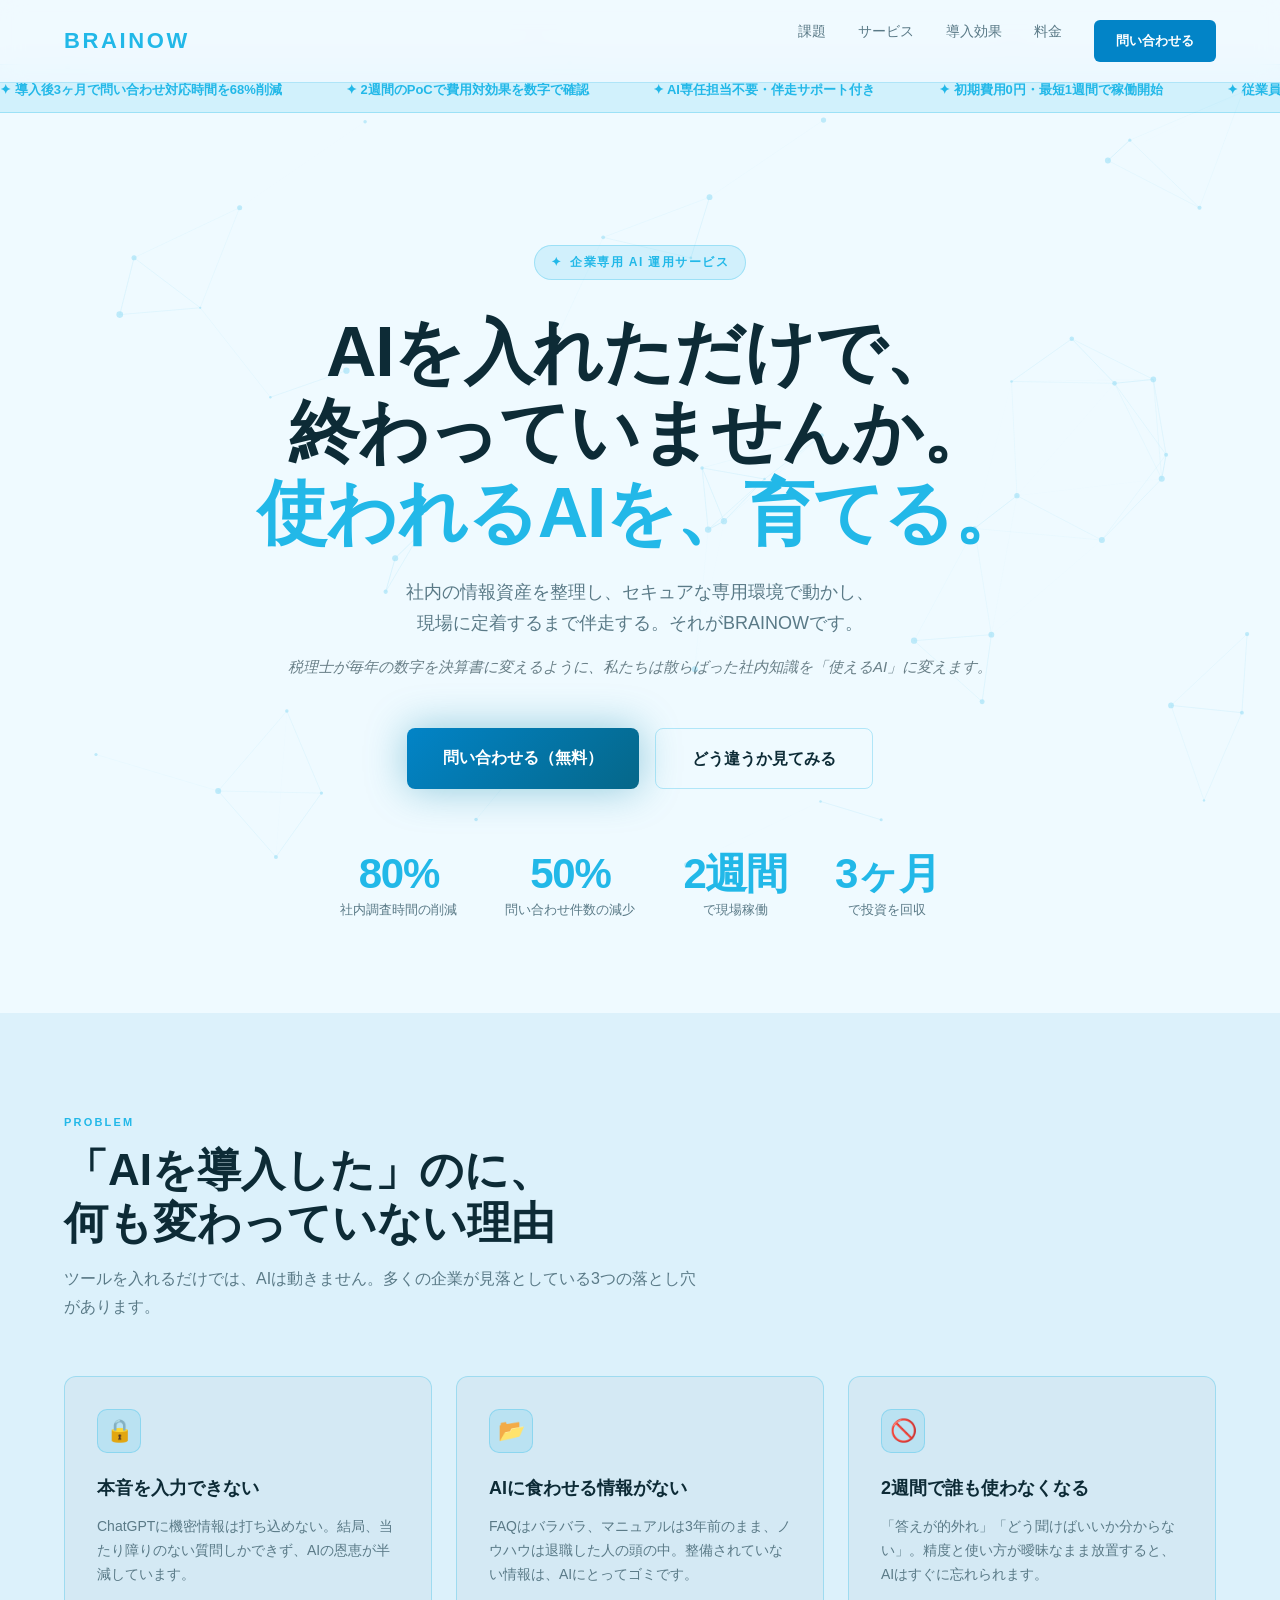
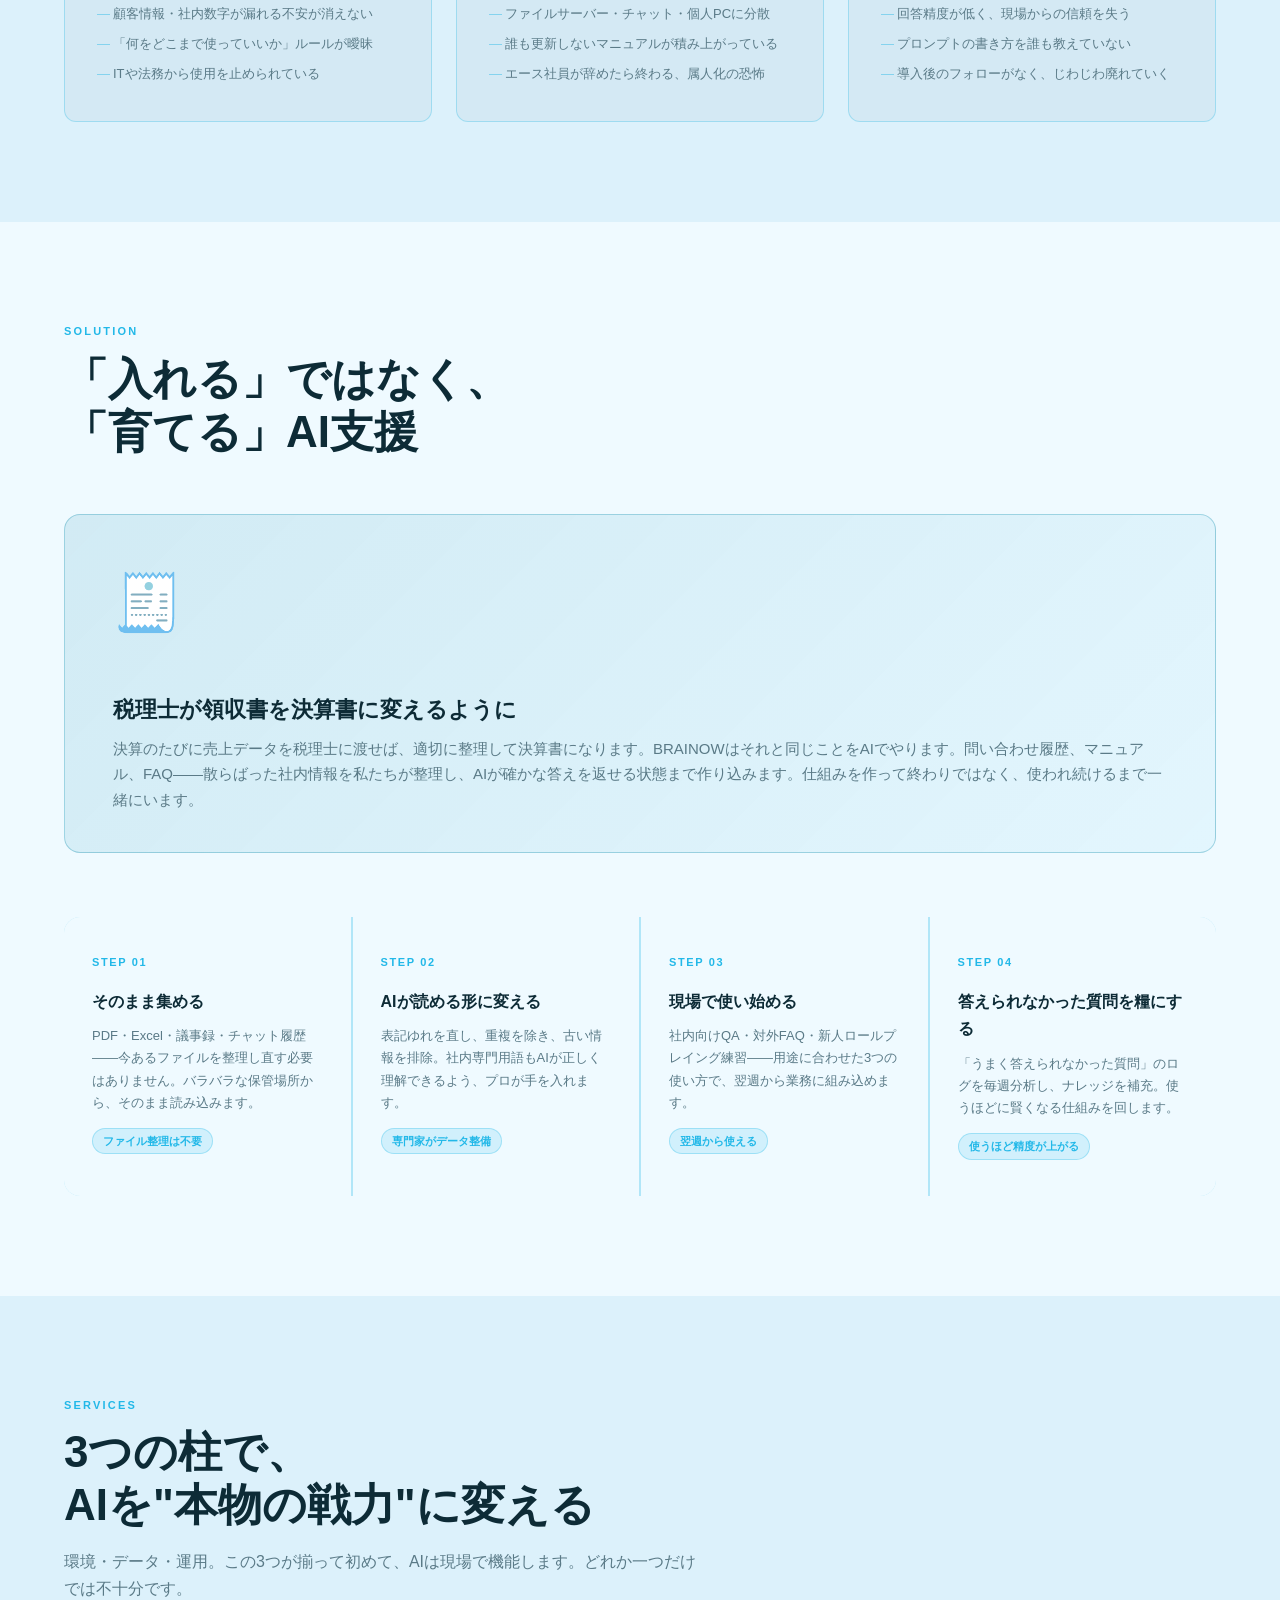
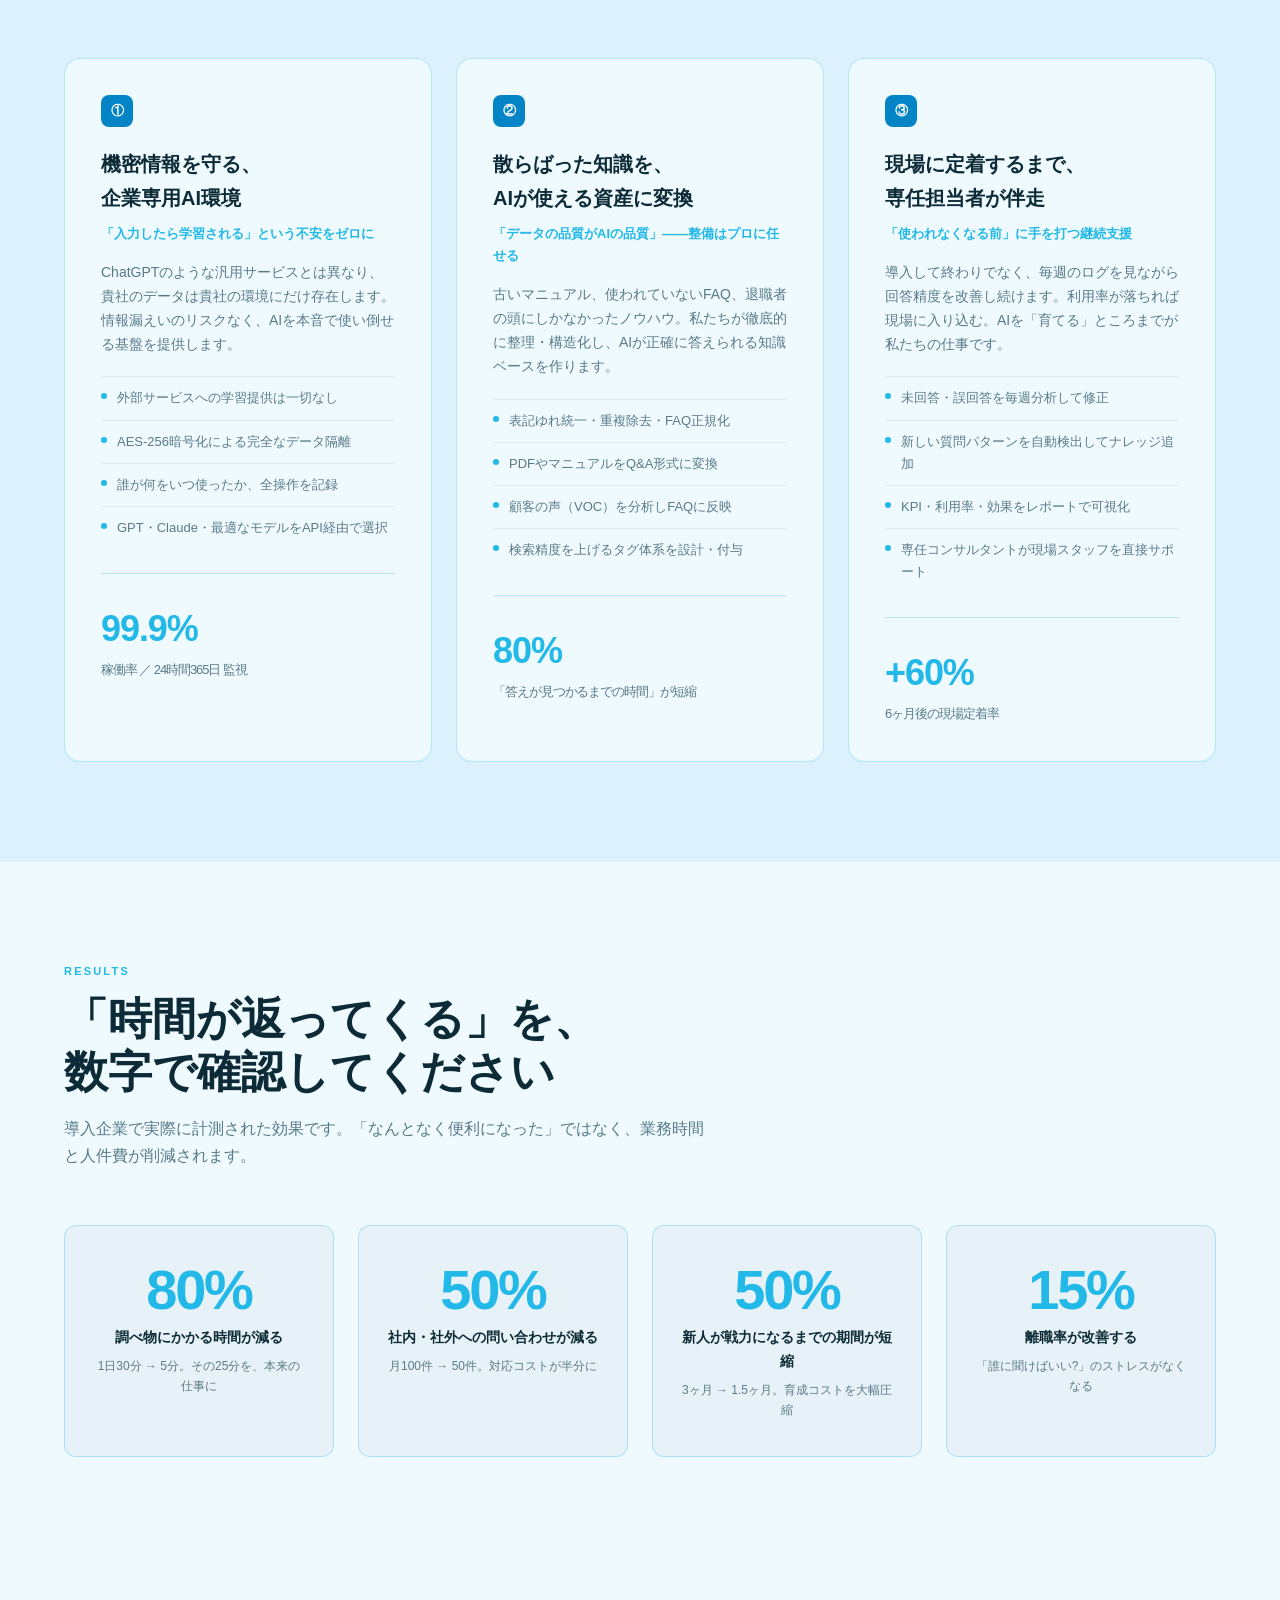
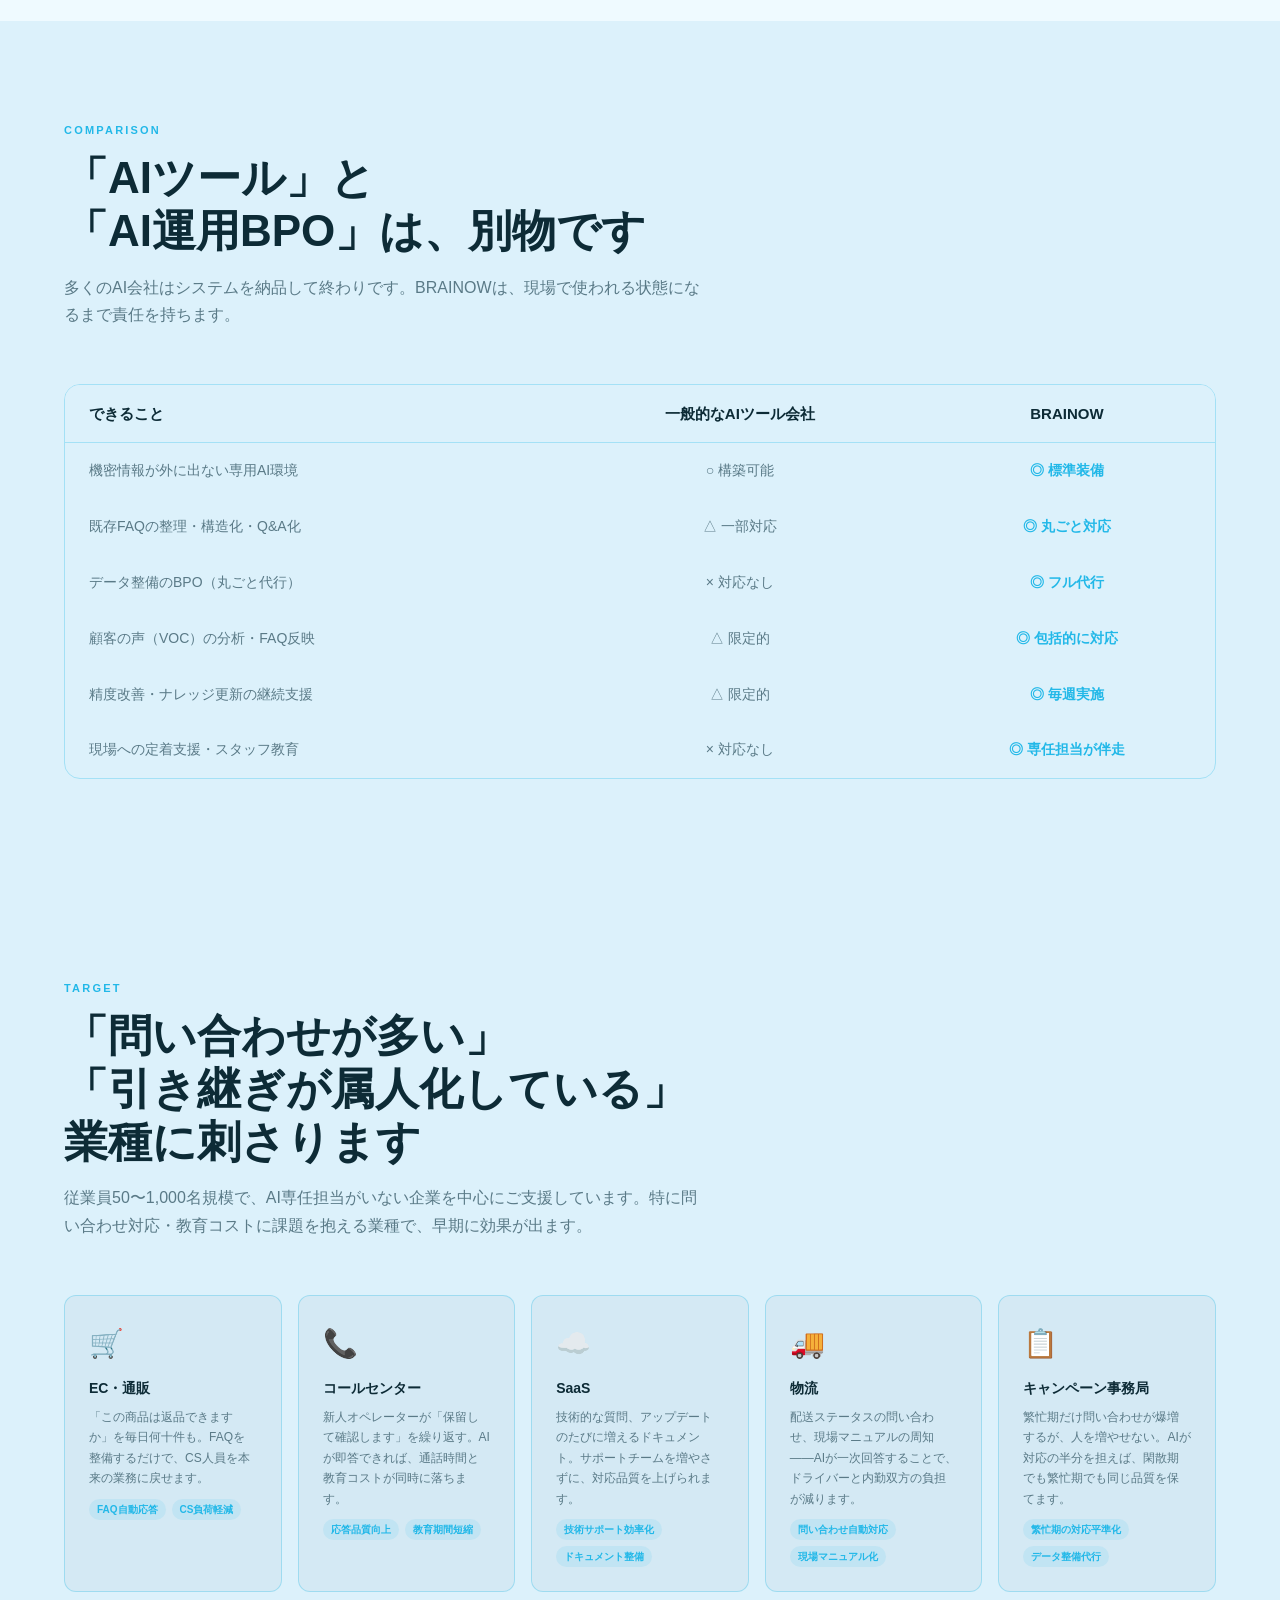
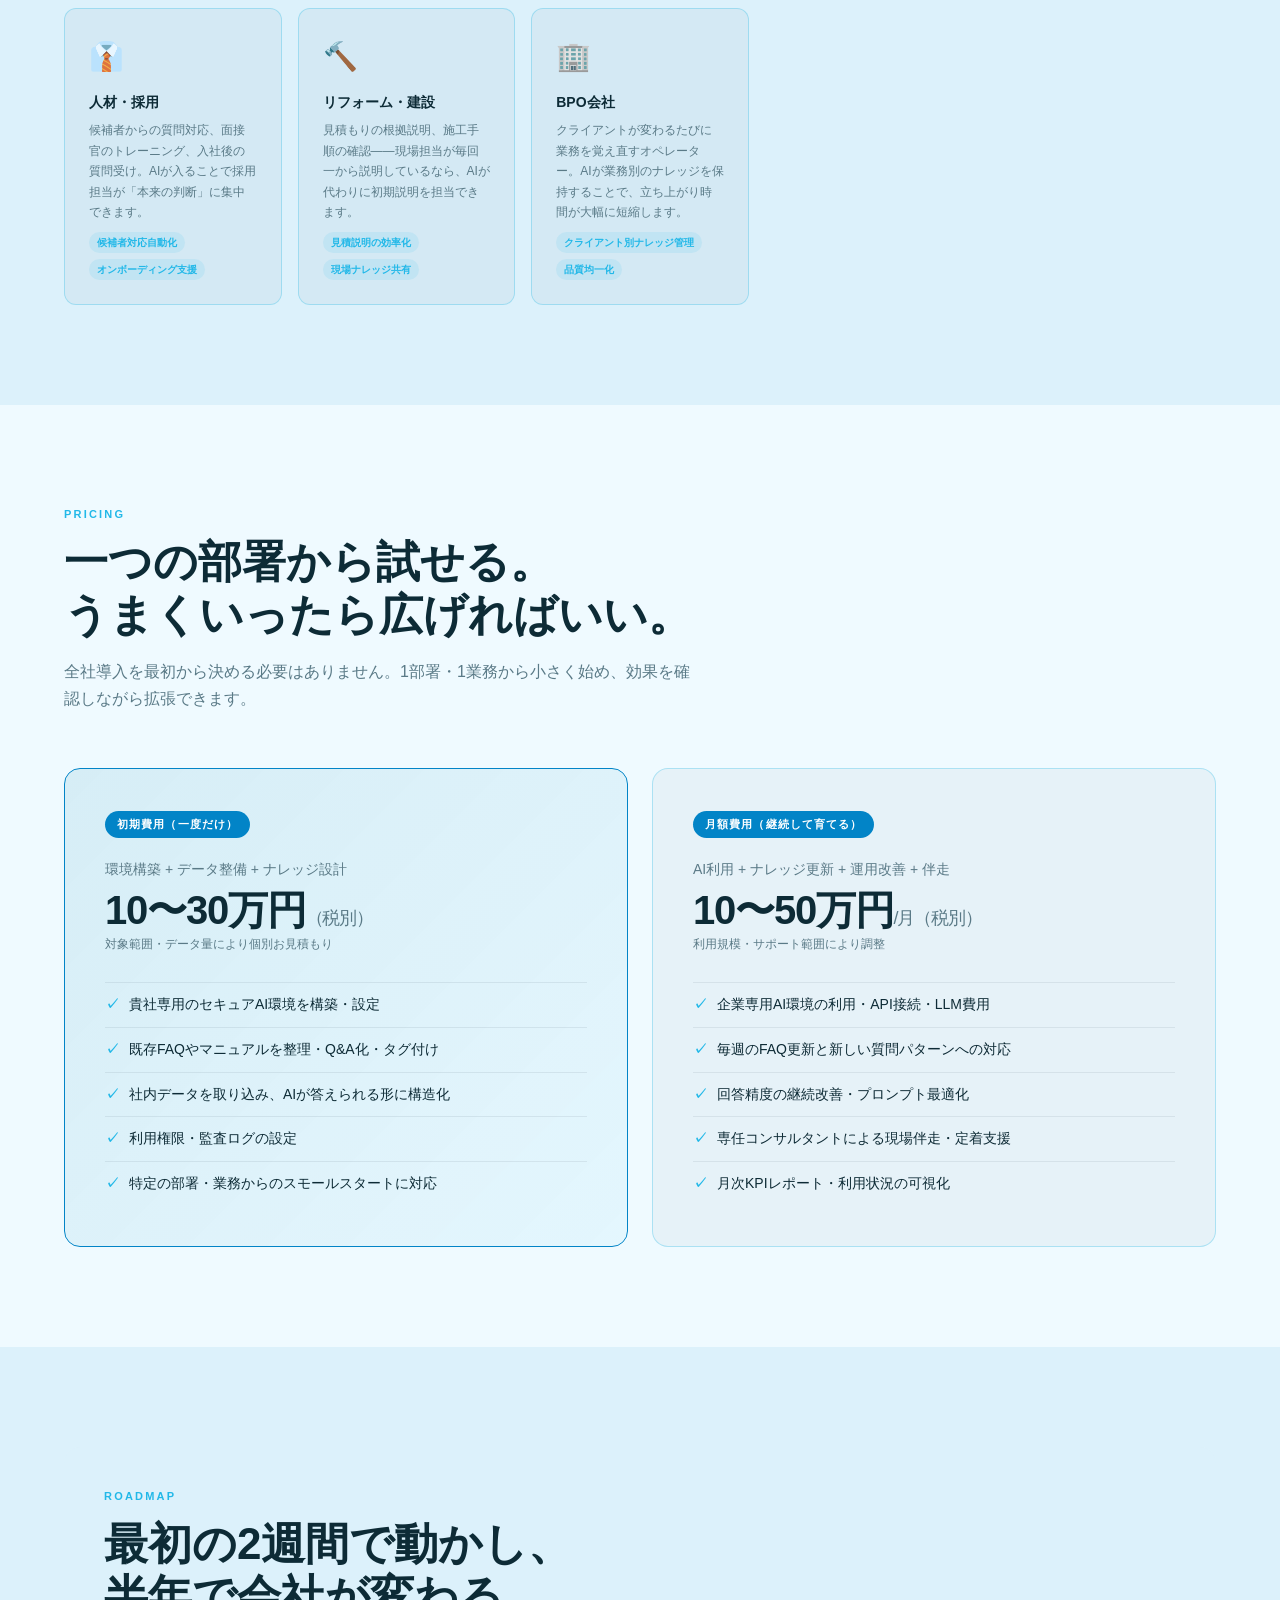
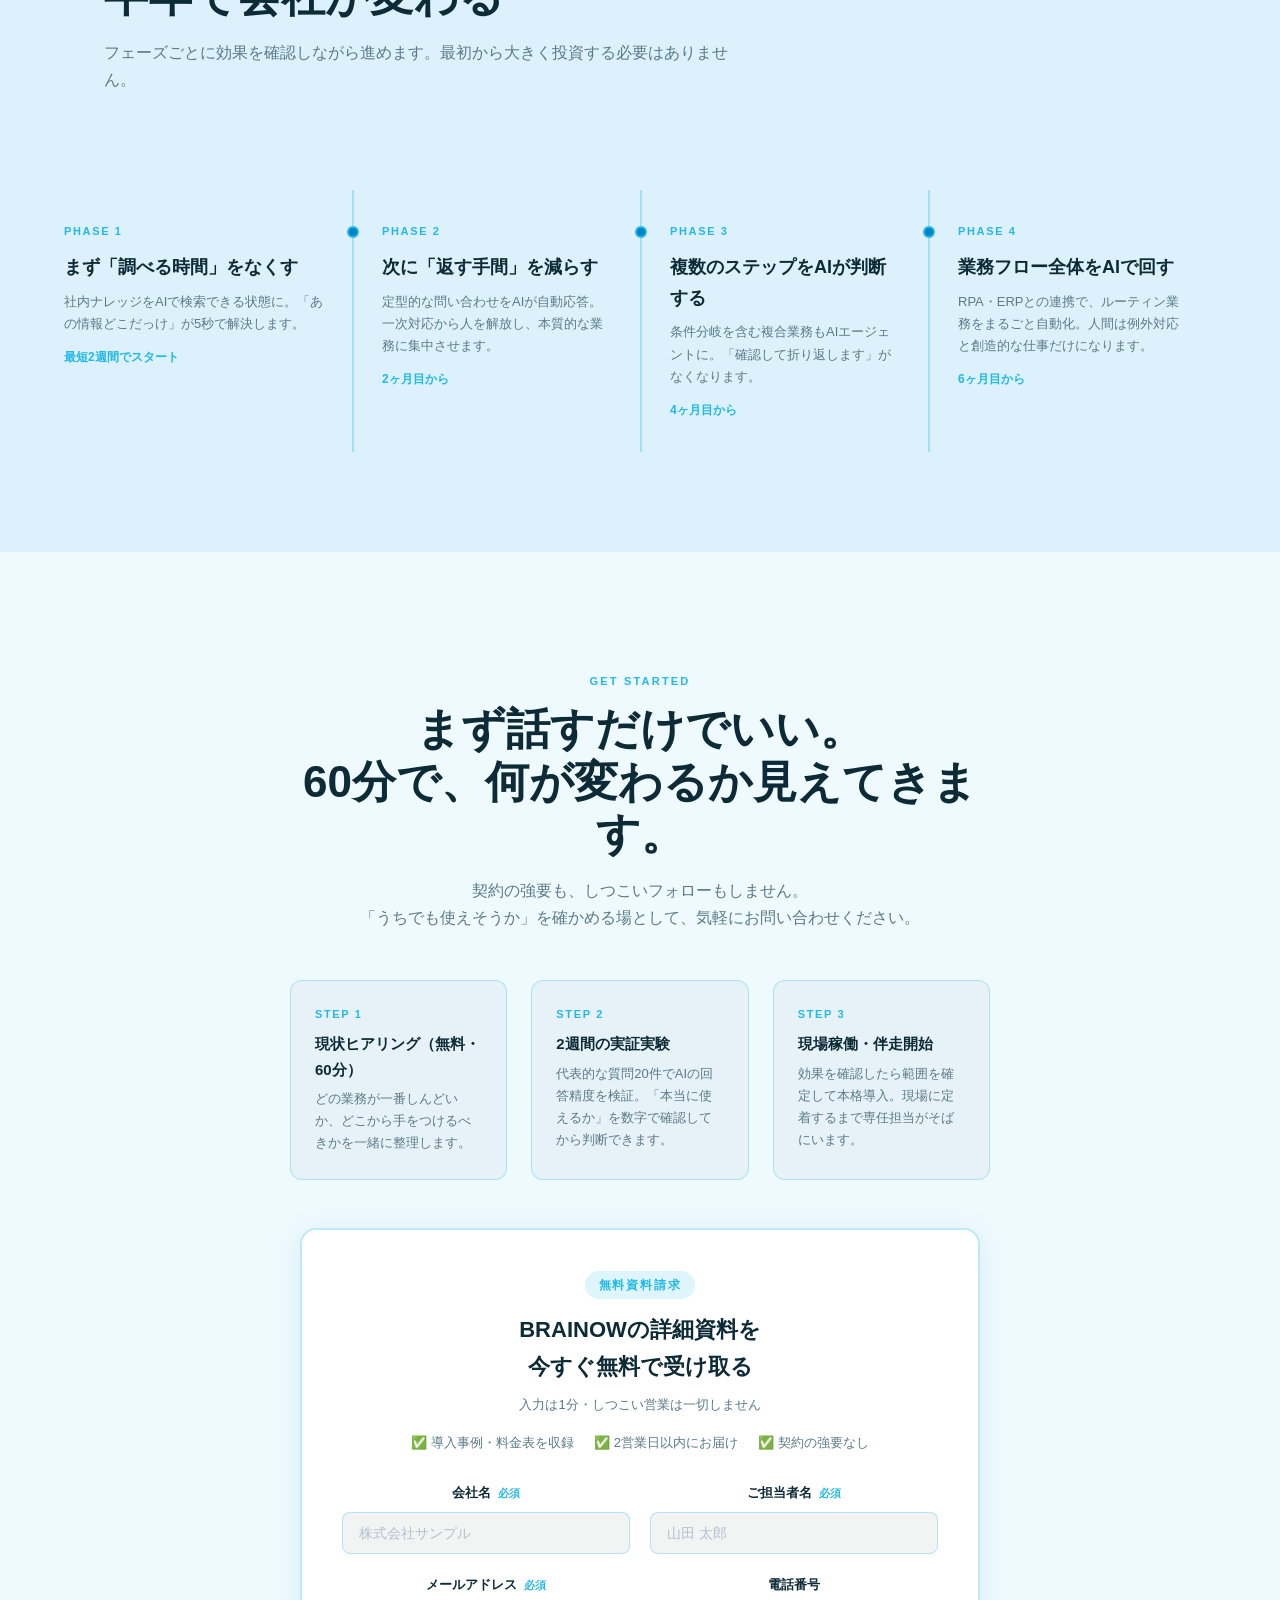
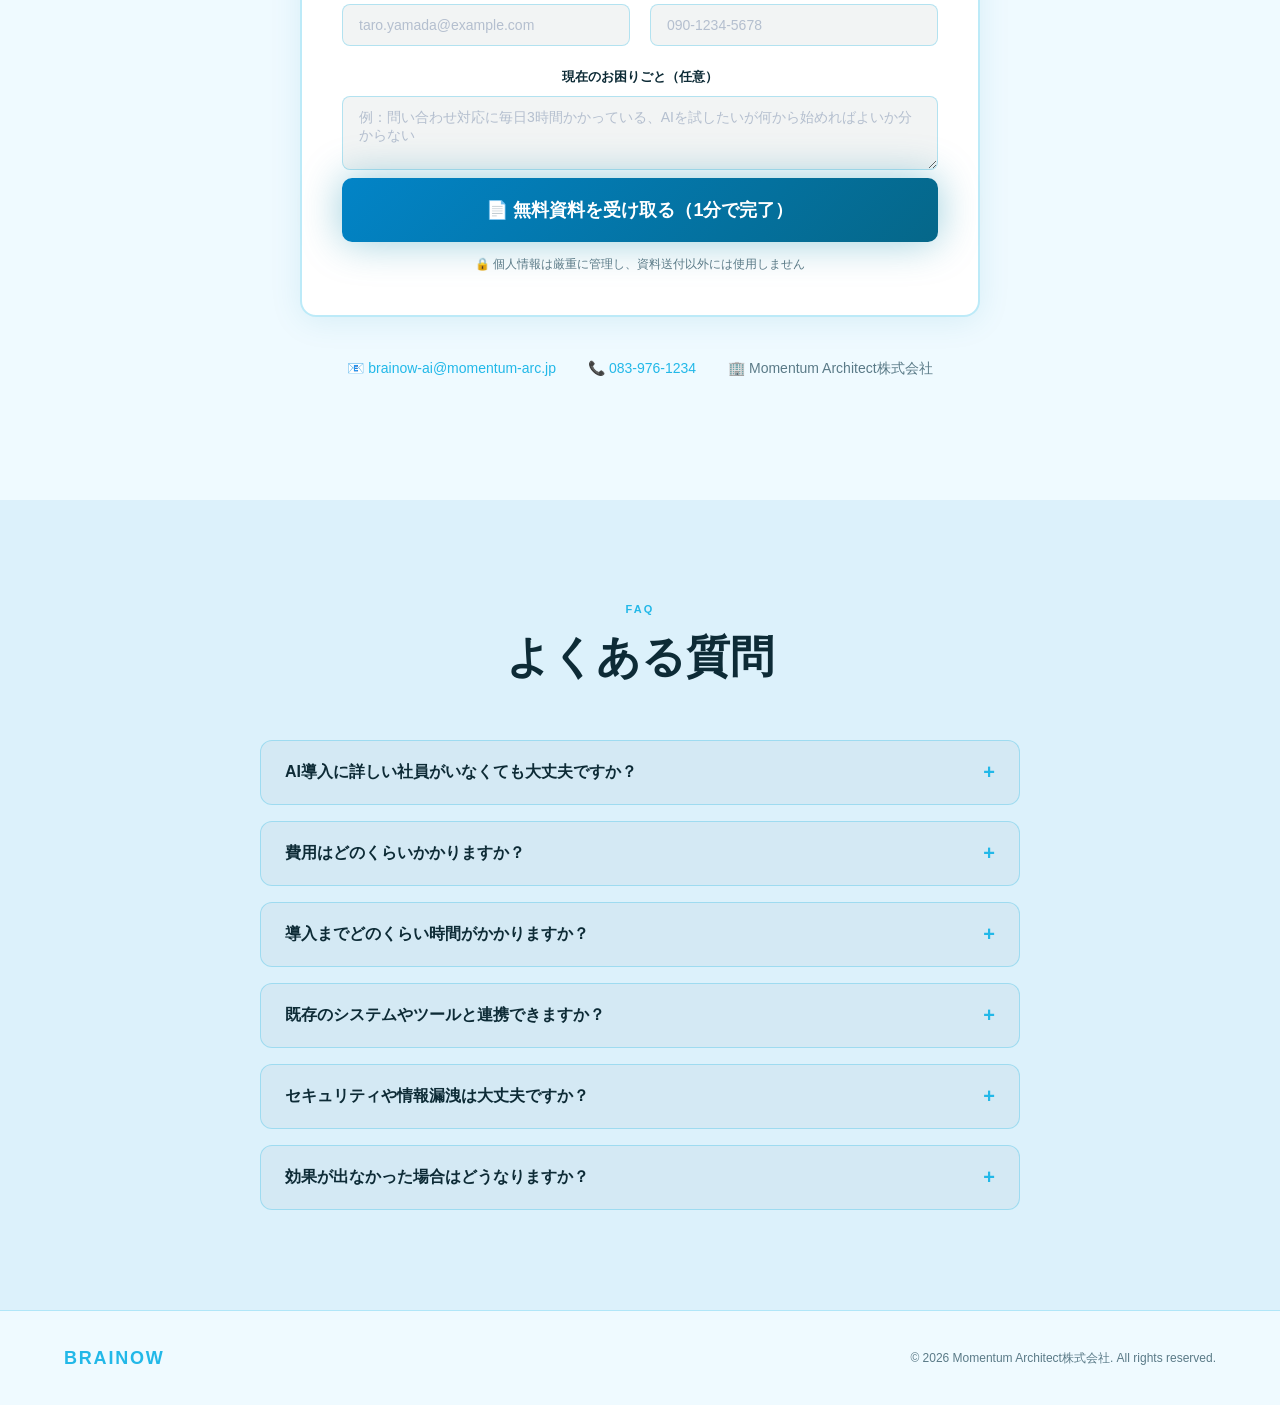
==== commit 3ba35001: "SEO: fix canonical domain, add keywords/robots to all pages - index.html: fix all brainow.jp → brain" ====
--- a/index.html
+++ b/index.html
@@ -7,11 +7,11 @@
 <meta name="description" content="BRAINOWは従業員50〜1,000名の中小企業向けに、AI導入から運用・定着まで一気通貫で代行するサービスです。初期費用なし・2週間でPoC。AI専任担当がいなくても、問い合わせ自動化・業務効率化を実現します。">
 <meta name="keywords" content="AI導入,AI運用,中小企業 AI,社内AI,業務自動化,ChatGPT 企業導入,AI外注,BRAINOW">
 <meta name="robots" content="index, follow">
-<link rel="canonical" href="https://brainow.jp/">
+<link rel="canonical" href="https://brainow.net/">
 
 <!-- OGP -->
 <meta property="og:type" content="website">
-<meta property="og:url" content="https://brainow.jp/">
+<meta property="og:url" content="https://brainow.net/">
 <meta property="og:title" content="BRAINOW｜中小企業向けAI導入・運用サービス">
 <meta property="og:description" content="AI専任担当がいなくても大丈夫。問い合わせ自動化・業務効率化を2週間のPoCから始められます。初期費用0円・完全成果型。">
 <meta property="og:site_name" content="BRAINOW">
@@ -28,7 +28,7 @@
   "@context": "https://schema.org",
   "@type": "Organization",
   "name": "BRAINOW",
-  "url": "https://brainow.jp/",
+  "url": "https://brainow.net/",
   "description": "中小企業向けAI導入・運用代行サービス。問い合わせ自動化・業務効率化をワンストップで支援。",
   "provider": {
     "@type": "Organization",
